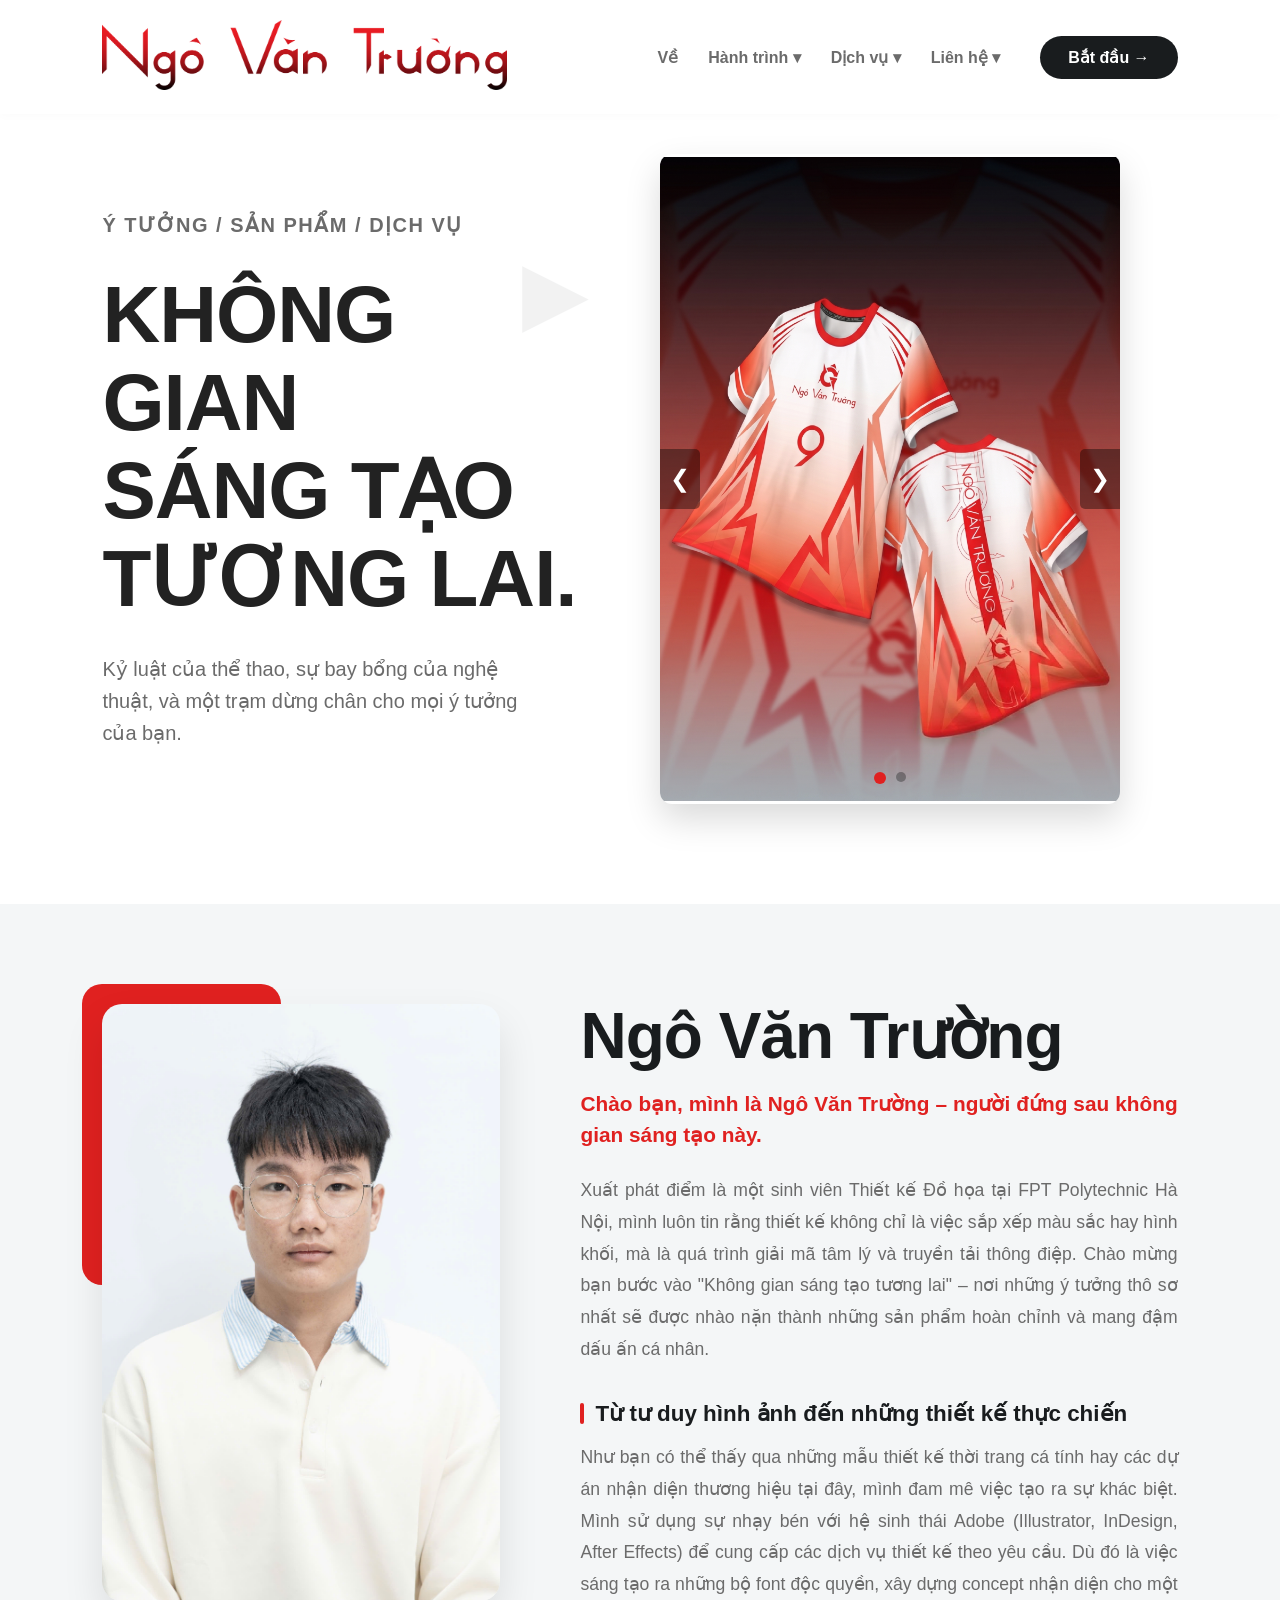
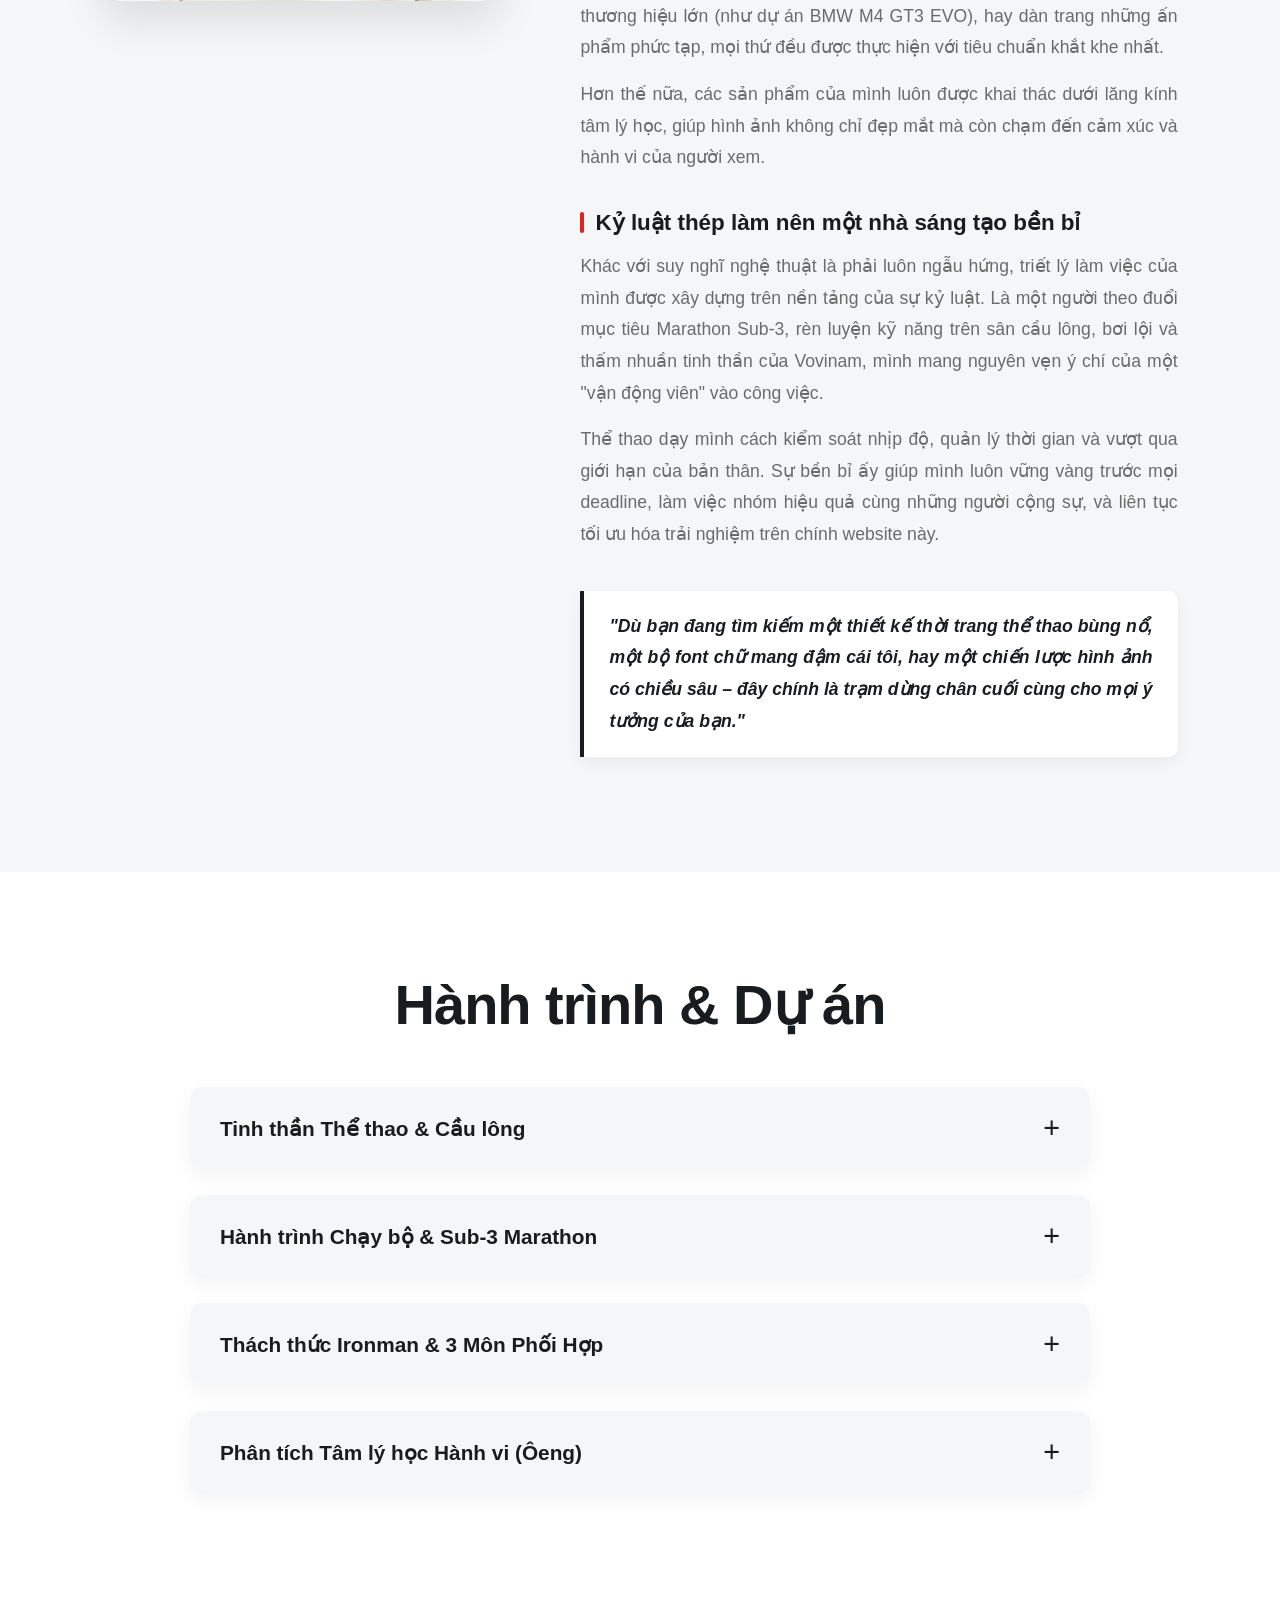
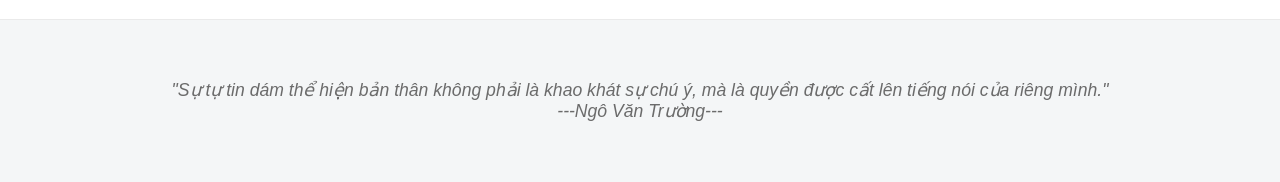
==== index.html @ 00bd4688 "Update index.html" ====
<!DOCTYPE html>
<html lang="vi">
<head>
        <!-- Google tag (gtag.js) -->
    <script async src="https://www.googletagmanager.com/gtag/js?id=G-8JM5VVPJ3H"></script>
    <script>
      window.dataLayer = window.dataLayer || [];
      function gtag(){dataLayer.push(arguments);}
      gtag('js', new Date());

      gtag('config', 'G-8JM5VVPJ3H');
    </script>
    
    <!-- Microsoft Clarity tag -->
    <script type="text/javascript">
        (function(c,l,a,r,i,t,y){
            c[a]=c[a]||function(){(c[a].q=c[a].q||[]).push(arguments)};
            t=l.createElement(r);t.async=1;t.src="https://www.clarity.ms/tag/"+i;
            y=l.getElementsByTagName(r)[0];y.parentNode.insertBefore(t,y);
        })(window, document, "clarity", "script", "yrsd07ghmy");
    </script>
    
    <meta charset="UTF-8">
    <meta name="viewport" content="width=device-width, initial-scale=1.0">
    <title>Ngô Văn Trường - Trang chủ</title>
    
    <link rel="icon" href="icon.svg" type="image/svg+xml">

    <style>
        :root {
            --brand-red: #e02120;
            --brand-black: #191c1e;
            --text-grey: #6b6b6b;
            --light-grey: #f4f6f7;
            --pure-white: #ffffff;
        }

        html {
            scroll-behavior: smooth;
        }

        * {
            margin: 0;
            padding: 0;
            box-sizing: border-box;
        }

        body {
            font-family: 'Inter', 'Montserrat', sans-serif;
            background-color: var(--pure-white);
            color: var(--brand-black);
            overflow-x: hidden;
        }

        header {
            display: flex;
            justify-content: space-between;
            align-items: center;
            padding: 20px 8%;
            background-color: var(--pure-white);
            position: sticky;
            top: 0;
            z-index: 999;
            box-shadow: 0 2px 10px rgba(0,0,0,0.02);
        }

        .logo img {
            height: 70px;
            object-fit: contain;
        }

        .nav-container {
            display: flex;
            align-items: center;
            gap: 40px;
        }

        nav ul {
            list-style: none;
            display: flex;
            gap: 30px;
            align-items: center;
            margin: 0;
            padding: 0;
        }

        nav li {
            display: flex;
            align-items: center;
            position: relative;
        }

        nav a {
            text-decoration: none;
            color: var(--text-grey);
            font-weight: 600;
            font-size: 16px;
            transition: color 0.3s;
            display: flex;
            align-items: center;
        }

        nav a:hover {
            color: var(--brand-black);
        }

        .btn-start {
            background-color: var(--brand-black);
            color: var(--pure-white);
            padding: 12px 28px;
            border-radius: 30px;
            text-decoration: none;
            font-weight: 600;
            font-size: 16px;
            transition: background-color 0.3s;
        }

        .btn-start:hover {
            background-color: var(--brand-red);
        }

        .dropdown {
            position: relative;
            cursor: pointer;
        }

        .dropdown::after {
            content: '';
            position: absolute;
            left: 0;
            bottom: -25px;
            width: 100%;
            height: 25px;
            background: transparent;
        }

        .dropdown-content {
            display: none;
            position: absolute;
            background-color: var(--pure-white);
            min-width: 210px;
            box-shadow: 0px 10px 25px rgba(0,0,0,0.1);
            border-radius: 10px;
            z-index: 100;
            top: 40px; 
            left: 50%;
            transform: translateX(-50%);
            overflow: hidden;
            border: 1px solid #eaeaea;
        }

        .dropdown-content::before {
            content: "";
            position: absolute;
            top: -5px;
            left: 50%;
            transform: translateX(-50%);
            border-width: 0 5px 5px 5px;
            border-style: solid;
            border-color: transparent transparent var(--pure-white) transparent;
        }

        .dropdown-content a {
            color: var(--brand-black);
            padding: 14px 20px;
            text-decoration: none;
            display: block;
            font-size: 14.5px;
            text-align: center;
            transition: background-color 0.3s, color 0.3s;
        }

        .dropdown-content a:hover {
            background-color: var(--light-grey);
            color: var(--brand-red);
        }

        /* Hover để mở trên PC */
        .dropdown:hover .dropdown-content {
            display: block;
        }

        /* Class để mở menu bằng sự kiện Click/Tap trên Điện thoại & PC */
        .dropdown-content.show {
            display: block !important;
        }

        .hero {
            display: flex;
            align-items: center;
            justify-content: space-between;
            padding: 40px 8% 100px;
            height: calc(100vh - 110px);
            min-height: 700px;
            position: relative;
        }

        .hero-content {
            flex: 1;
            max-width: 500px;
            position: relative;
            z-index: 10;
        }

        .tagline {
            color: var(--text-grey);
            font-size: 14px;
            font-weight: 600;
            letter-spacing: 1.5px;
            margin-bottom: 30px;
            text-transform: uppercase;
        }

        .hero-content h1 {
            font-size: 5rem;
            line-height: 1.1;
            font-weight: 800;
            color: #222;
            margin-bottom: 30px;
            letter-spacing: -1px;
            position: relative;
        }

        .play-icon-bg {
            position: absolute;
            top: -20px;
            right: 0px;
            width: 80px;
            height: 80px;
            opacity: 0.05;
            z-index: -1;
        }
        
        .play-icon-bg::after {
            content: "▶";
            font-size: 80px;
            color: var(--brand-black);
        }

        .hero-content p {
            font-size: 1.25rem;
            color: var(--text-grey);
            line-height: 1.6;
            max-width: 450px;
        }

        .hero-slider-container {
            flex: 1;
            height: 650px; 
            position: relative;
            display: flex;
            justify-content: center;
        }

        .slider {
            width: 100%;
            max-width: 460px; 
            height: 100%;
            position: relative;
            overflow: hidden;
            border-radius: 12px;
            box-shadow: 0 15px 35px rgba(0,0,0,0.15); 
            background-color: var(--pure-white);
        }

        .slides {
            display: flex;
            width: 100%;
            height: 100%;
            transition: transform 0.5s ease-in-out;
        }

        .slide {
            min-width: 100%;
            height: 100%;
            display: flex;
            justify-content: center;
            align-items: center;
        }

        .slide a {
            display: block;
            width: 100%;
            height: 100%;
        }

        .slide img {
            width: 100%;
            height: 100%;
            object-fit: contain; 
        }

        .slider-btn {
            position: absolute;
            top: 50%;
            transform: translateY(-50%);
            background-color: rgba(0, 0, 0, 0.4);
            color: white;
            border: none;
            width: 40px;
            height: 60px;
            cursor: pointer;
            font-size: 24px;
            z-index: 10;
            transition: background-color 0.3s;
        }

        .slider-btn:hover {
            background-color: rgba(0, 0, 0, 0.8);
        }

        .prev-btn { left: 0; border-radius: 0 5px 5px 0; }
        .next-btn { right: 0; border-radius: 5px 0 0 5px; }

        .slider-dots {
            position: absolute;
            bottom: 20px;
            width: 100%;
            display: flex;
            justify-content: center;
            gap: 10px;
            z-index: 10;
        }

        .dot {
            width: 10px;
            height: 10px;
            background-color: rgba(0, 0, 0, 0.3); 
            border-radius: 50%;
            cursor: pointer;
            transition: all 0.3s;
        }

        .dot.active {
            background-color: var(--brand-red); 
            width: 12px;
            height: 12px;
        }

        .about-section {
            padding: 100px 8%;
            background-color: var(--light-grey);
            scroll-margin-top: 80px; 
        }

        .about-container {
            display: flex;
            align-items: flex-start;
            gap: 80px;
            max-width: 1200px;
            margin: 0 auto;
        }

        .about-image {
            flex: 1;
            position: relative;
            max-width: 450px;
        }

        .about-image img {
            width: 100%;
            border-radius: 20px;
            box-shadow: 0 20px 40px rgba(0,0,0,0.1);
            object-fit: cover;
            position: relative;
            z-index: 2;
        }

        .about-image::before {
            content: '';
            position: absolute;
            top: -20px;
            left: -20px;
            width: 50%;
            height: 50%;
            background-color: var(--brand-red);
            border-radius: 20px;
            z-index: 1;
        }

        .about-text {
            flex: 1.5;
        }

        .about-text h2 {
            font-size: 4rem;
            color: var(--brand-black);
            margin-bottom: 20px;
            letter-spacing: -1px;
            line-height: 1;
        }

        .about-text .intro {
            font-size: 1.3rem;
            font-weight: 600;
            color: var(--brand-red);
            margin-bottom: 25px;
            line-height: 1.5;
        }

        .about-text h3 {
            font-size: 1.4rem;
            color: var(--brand-black);
            margin: 35px 0 15px;
            position: relative;
            padding-left: 15px;
        }

        .about-text h3::before {
            content: '';
            position: absolute;
            left: 0;
            top: 3px;
            bottom: 3px;
            width: 4px;
            background-color: var(--brand-red);
            border-radius: 2px;
        }

        .about-text p {
            font-size: 1.1rem;
            color: var(--text-grey);
            line-height: 1.8;
            margin-bottom: 15px;
            text-align: justify;
        }

        .about-text .outro {
            font-weight: 600;
            color: var(--brand-black);
            margin-top: 40px;
            padding: 20px 25px;
            background-color: var(--pure-white);
            border-left: 4px solid var(--brand-black);
            border-radius: 0 10px 10px 0;
            box-shadow: 0 5px 15px rgba(0,0,0,0.05);
            font-style: italic;
        }

        .journey-section {
            padding: 100px 8%;
            background-color: var(--pure-white);
            scroll-margin-top: 80px;
        }

        .journey-title {
            text-align: center;
            font-size: 3.5rem;
            color: var(--brand-black);
            margin-bottom: 50px;
            letter-spacing: -1px;
        }

        .accordion-container {
            max-width: 900px;
            margin: 0 auto;
        }

        .accordion-item {
            margin-bottom: 25px;
            border-radius: 12px;
            box-shadow: 0 5px 20px rgba(0,0,0,0.05);
            overflow: hidden;
            scroll-margin-top: 120px; 
        }

        .accordion-header {
            width: 100%;
            background-color: var(--light-grey);
            color: var(--brand-black);
            padding: 25px 30px;
            font-size: 1.3rem;
            font-weight: 600;
            text-align: left;
            border: none;
            outline: none;
            cursor: pointer;
            transition: all 0.3s ease;
            display: flex;
            justify-content: space-between;
            align-items: center;
            font-family: inherit;
        }

        .accordion-header:hover {
            background-color: #ebeef0;
        }

        .accordion-header.active {
            background-color: var(--brand-red);
            color: var(--pure-white);
        }

        .accordion-header::after {
            content: '\002B';
            font-size: 1.8rem;
            font-weight: normal;
            transition: transform 0.3s ease;
        }

        .accordion-header.active::after {
            content: '\2212';
            transform: rotate(180deg);
        }

        .accordion-content {
            background-color: var(--pure-white);
            max-height: 0;
            overflow: hidden;
            transition: max-height 0.4s ease-out;
        }

        .accordion-inner {
            padding: 30px;
            display: flex;
            gap: 30px;
            align-items: flex-start;
            border-top: 1px solid #eee;
        }

        .reverse-layout {
            flex-direction: row-reverse;
        }

        .accordion-img {
            flex: 1;
            min-width: 250px;
        }

        .accordion-img img {
            width: 100%;
            border-radius: 12px;
            box-shadow: 0 10px 20px rgba(0,0,0,0.08);
            display: block;
            object-fit: cover;
        }

        .accordion-text {
            flex: 1.5;
        }

        .accordion-text p {
            font-size: 1.05rem;
            color: var(--text-grey);
            line-height: 1.7;
            text-align: justify;
            margin-bottom: 12px;
        }

        .accordion-text strong {
            color: var(--brand-black);
        }

        .social-follow-box {
            margin-top: 20px;
            padding-top: 15px;
            border-top: 1px dashed #d5d5d5;
        }

        .social-follow-title {
            font-size: 0.95rem !important;
            font-weight: 700;
            color: var(--brand-black) !important;
            margin-bottom: 10px !important;
            text-transform: uppercase;
            letter-spacing: 0.5px;
        }

        .social-buttons {
            display: flex;
            gap: 12px;
            flex-wrap: wrap;
        }

        .social-btn {
            display: inline-flex;
            align-items: center;
            gap: 8px;
            padding: 8px 16px;
            background-color: var(--light-grey);
            color: var(--brand-black);
            text-decoration: none;
            border-radius: 20px;
            font-size: 0.9rem;
            font-weight: 600;
            transition: all 0.3s ease;
            border: 1px solid #e0e0e0;
        }

        .social-btn:hover {
            background-color: var(--brand-red);
            color: var(--pure-white);
            border-color: var(--brand-red);
            transform: translateY(-2px);
        }

        @media (max-width: 1024px) {
            header {
                flex-direction: column; 
                padding: 20px 5%;
                gap: 20px;
            }
            .logo img {
                height: 55px; 
            }
            .nav-container {
                flex-direction: column;
                width: 100%;
                gap: 20px;
            }
            nav ul {
                display: flex; 
                width: 100%;
                justify-content: center;
                gap: 30px;
                flex-wrap: wrap;
            }
            .dropdown-content {
                top: 40px; 
            }
            .hero { 
                flex-direction: column; 
                height: auto; 
                min-height: auto; 
                padding: 20px 5% 60px;
                text-align: center; 
                justify-content: center; 
                gap: 40px; 
            }
            .hero-content h1 { 
                font-size: 3.2rem; 
                margin-bottom: 20px;
            }
            .hero-content p { 
                margin: 0 auto; 
                font-size: 1.05rem;
            }
            .play-icon-bg {
                right: 50%;
                transform: translateX(50%); 
                top: -30px;
            }
            .hero-slider-container { 
                width: 100%; 
                height: 420px; 
            }
            .slider { 
                max-width: 320px; 
            } 

            .about-section, .journey-section {
                padding: 60px 5%;
            }
            .about-container {
                flex-direction: column;
                align-items: center;
                gap: 40px;
            }
            .about-image {
                max-width: 80%;
            }
            .about-text h2, .journey-title {
                font-size: 3rem;
                text-align: center;
            }
            .about-text .intro {
                text-align: center;
            }
            .about-text p {
                text-align: left;
            }
            .accordion-inner {
                flex-direction: column !important;
                padding: 20px;
            }
            .accordion-img {
                width: 100%;
            }
        }
    </style>
</head>
<body>

    <header>
        <div class="logo">
            <img src="png/2160px/logo-ch-original.png" alt="Ngô Văn Trường Logo">
        </div>
        <div class="nav-container">
            <nav>
                <ul>
                    <li><a href="#about">Về</a></li>
                    
                    <li class="dropdown">
                        <a href="#journey" class="dropbtn">Hành trình ▾</a>
                        <div class="dropdown-content">
                            <a href="#journey-badminton" onclick="openAndScrollJourney('journey-badminton')">Cầu Lông</a>
                            <a href="#journey-running" onclick="openAndScrollJourney('journey-running')">Chạy Bộ</a>
                            <a href="#journey-ironman" onclick="openAndScrollJourney('journey-ironman')">Ironman</a>
                            <a href="#journey-psychology" onclick="openAndScrollJourney('journey-psychology')">Phân Tích Tâm Lý</a>
                        </div>
                    </li>
                    
                    <li class="dropdown">
                        <a href="#service" class="dropbtn">Dịch vụ ▾</a>
                        <div class="dropdown-content">
                            <a href="https://bapngotruong.github.io/bapngotruong.thietke/">Thiết Kế Theo Yêu Cầu</a>
                            <a href="https://bapngotruong.github.io/bapngotruong.tuvan/">Tư Vấn Tình Cảm </a>
                            <a href="https://bapngotruong.github.io/bapngotruong.aodau/">Áo Đấu</a>
                            <a href="https://bapngotruong.github.io/bapngotruong.font/">Bộ Font Độc Quyền</a>

                        </div>
                    </li>
                    
                    <li class="dropdown">
                        <a href="#contact" class="dropbtn">Liên hệ ▾</a>
                        <div class="dropdown-content">
                            <a href="https://web.facebook.com/truong.bapngo.2k6" target="_blank">Facebook</a>
                            <a href="https://zalo.me/0337439799" target="_blank">Zalo</a>
                            <a href="https://www.tiktok.com/@ngotruong2406" target="_blank">TikTok</a>
                            <a href="mailto:truonglofi006@gmail.com">Gmail</a>
                        </div>
                    </li>
                </ul>
            </nav>
            <a href="#about" class="btn-start">Bắt đầu &rarr;</a>
        </div>
    </header>

    <main class="hero">
        <div class="hero-content">
            <p class="tagline">ý tưởng / sản phẩm / dịch vụ</p>
            <h1>
                KHÔNG GIAN<br>SÁNG TẠO<br>TƯƠNG LAI.
                <div class="play-icon-bg"></div>
            </h1>
            <p>Kỷ luật của thể thao, sự bay bổng của nghệ thuật, và một trạm dừng chân cho mọi ý tưởng của bạn.</p>
        </div>

        <div class="hero-slider-container">
            <div class="slider">
                <div class="slides" id="slideTrack">
                    <div class="slide">
                        <a href="https://bapngotruong.github.io/bapngotruong.aodau/" target="_blank">
                            <img src="aos dau nvt.png" alt="Áo Đấu NVT">
                        </a>
                    </div>
                    <div class="slide">
                        <a href="https://bapngotruong.github.io/bapngotruong.font/" target="_blank">
                            <img src="banner font bnt do 5.png" alt="Font BNT">
                        </a>
                    </div>
                </div>

                <button class="slider-btn prev-btn" onclick="moveSlide(-1)">&#10094;</button>
                <button class="slider-btn next-btn" onclick="moveSlide(1)">&#10095;</button>

                <div class="slider-dots">
                    <div class="dot active" onclick="currentSlide(0)"></div>
                    <div class="dot" onclick="currentSlide(1)"></div>
                </div>
            </div>
        </div>
    </main>

    <section id="about" class="about-section">
        <div class="about-container">
            <div class="about-image">
                <img src="chan dung nvt.jpg" alt="Chân dung Ngô Văn Trường">
            </div>
            <div class="about-text">
                <h2>Ngô Văn Trường</h2>
                <p class="intro">Chào bạn, mình là Ngô Văn Trường – người đứng sau không gian sáng tạo này.</p>
                <p>Xuất phát điểm là một sinh viên Thiết kế Đồ họa tại FPT Polytechnic Hà Nội, mình luôn tin rằng thiết kế không chỉ là việc sắp xếp màu sắc hay hình khối, mà là quá trình giải mã tâm lý và truyền tải thông điệp. Chào mừng bạn bước vào "Không gian sáng tạo tương lai" – nơi những ý tưởng thô sơ nhất sẽ được nhào nặn thành những sản phẩm hoàn chỉnh và mang đậm dấu ấn cá nhân.</p>

                <h3>Từ tư duy hình ảnh đến những thiết kế thực chiến</h3>
                <p>Như bạn có thể thấy qua những mẫu thiết kế thời trang cá tính hay các dự án nhận diện thương hiệu tại đây, mình đam mê việc tạo ra sự khác biệt. Mình sử dụng sự nhạy bén với hệ sinh thái Adobe (Illustrator, InDesign, After Effects) để cung cấp các dịch vụ thiết kế theo yêu cầu. Dù đó là việc sáng tạo ra những bộ font độc quyền, xây dựng concept nhận diện cho một thương hiệu lớn (như dự án BMW M4 GT3 EVO), hay dàn trang những ấn phẩm phức tạp, mọi thứ đều được thực hiện với tiêu chuẩn khắt khe nhất.</p>
                <p>Hơn thế nữa, các sản phẩm của mình luôn được khai thác dưới lăng kính tâm lý học, giúp hình ảnh không chỉ đẹp mắt mà còn chạm đến cảm xúc và hành vi của người xem.</p>

                <h3>Kỷ luật thép làm nên một nhà sáng tạo bền bỉ</h3>
                <p>Khác với suy nghĩ nghệ thuật là phải luôn ngẫu hứng, triết lý làm việc của mình được xây dựng trên nền tảng của sự kỷ luật. Là một người theo đuổi mục tiêu Marathon Sub-3, rèn luyện kỹ năng trên sân cầu lông, bơi lội và thấm nhuần tinh thần của Vovinam, mình mang nguyên vẹn ý chí của một "vận động viên" vào công việc.</p>
                <p>Thể thao dạy mình cách kiểm soát nhịp độ, quản lý thời gian và vượt qua giới hạn của bản thân. Sự bền bỉ ấy giúp mình luôn vững vàng trước mọi deadline, làm việc nhóm hiệu quả cùng những người cộng sự, và liên tục tối ưu hóa trải nghiệm trên chính website này.</p>

                <p class="outro">"Dù bạn đang tìm kiếm một thiết kế thời trang thể thao bùng nổ, một bộ font chữ mang đậm cái tôi, hay một chiến lược hình ảnh có chiều sâu – đây chính là trạm dừng chân cuối cùng cho mọi ý tưởng của bạn."</p>
            </div>
        </div>
    </section>

    <section id="journey" class="journey-section">
        <h2 class="journey-title">Hành trình & Dự án</h2>
        
        <div class="accordion-container">
            
            <div class="accordion-item" id="journey-badminton">
                <button class="accordion-header">Tinh thần Thể thao & Cầu lông</button>
                <div class="accordion-content">
                    <div class="accordion-inner">
                        <div class="accordion-text">
                            <p><strong>Kỷ luật tạo nên sự sáng tạo.</strong> Không chỉ dừng lại ở đam mê, cầu lông rèn luyện cho mình tính kiên nhẫn, khả năng quan sát và phản xạ nhạy bén. Những cú đập cầu quyết đoán trên sân cũng giống như cách mình đưa ra quyết định thiết kế: nhanh, chuẩn xác và mang đậm dấu ấn cá nhân.</p>
                            <p>Sự am hiểu về thể thao giúp mình tạo ra những thiết kế áo đấu, nhận diện thương hiệu thể thao thực tế, năng động và bùng nổ năng lượng.</p>
                            
                            <div class="social-follow-box">
                                <p class="social-follow-title">Theo dõi hành trình:</p>
                                <div class="social-buttons">
                                    <a href="https://www.tiktok.com/@ngotruong2406" target="_blank" class="social-btn">TikTok</a>
                                    <a href="https://web.facebook.com/profile.php?id=61593709695105" target="_blank" class="social-btn">Page</a>
                                </div>
                            </div>
                        </div>
                        <div class="accordion-img">
                            <img src="2.jpg" alt="Áo đấu thể thao Ngô Văn Trường">
                        </div>
                    </div>
                </div>
            </div>

            <div class="accordion-item" id="journey-running">
                <button class="accordion-header">Hành trình Chạy bộ & Sub-3 Marathon</button>
                <div class="accordion-content">
                    <div class="accordion-inner reverse-layout">
                        <div class="accordion-text">
                            <p><strong>Chinh phục từng kilomet.</strong> Chạy bộ không đơn thuần là một môn thể thao, đó là quá trình giao tiếp với chính bản thân. Từng bước chạy trên đường ray rèn luyện ý chí không bỏ cuộc và sự kiên trì theo đuổi mục tiêu Marathon Sub-3.</p>
                            <p>Sự tập trung và tính nhất quán từ việc chạy bộ giúp mình luôn giữ được ngọn lửa đam mê và sự chỉn chu trong từng sản phẩm sáng tạo.</p>

                            <div class="social-follow-box">
                                <p class="social-follow-title">Theo dõi hành trình Chạy bộ:</p>
                                <div class="social-buttons">
                                    <a href="https://www.tiktok.com/@truongsub3" target="_blank" class="social-btn">TikTok</a>
                                    <a href="https://web.facebook.com/profile.php?id=61589027391344" target="_blank" class="social-btn">Page</a>
                                </div>
                            </div>
                        </div>
                        <div class="accordion-img">
                            <img src="3.jpg" alt="Chạy bộ Trường Sub3">
                        </div>
                    </div>
                </div>
            </div>

            <div class="accordion-item" id="journey-ironman">
                <button class="accordion-header">Thách thức Ironman & 3 Môn Phối Hợp</button>
                <div class="accordion-content">
                    <div class="accordion-inner">
                        <div class="accordion-text">
                            <p><strong>Bền bỉ như một vận động viên Ironman.</strong> Kết hợp bơi lội, đạp xe và chạy bộ đòi hỏi sự phân bổ thể lực thông minh và một tinh thần thép. Vượt qua những giới hạn khắc nghiệt nhất là cách mình chứng minh không gì là không thể.</p>
                            <p>Hoàn thiện một dự án lớn từ khâu lên concept đến khi xuất xưởng là một đường chạy Ironman dài. Tinh thần thép giúp mình luôn vững vàng trước mọi bài toán khó từ khách hàng.</p>
                            
                            <div class="social-follow-box">
                                <p class="social-follow-title">Theo dõi hành trình Thể thao:</p>
                                <div class="social-buttons">
                                    <a href="https://www.tiktok.com/@truongsub3" target="_blank" class="social-btn">TikTok</a>
                                    <a href="https://web.facebook.com/profile.php?id=61589027391344" target="_blank" class="social-btn">Page</a>
                                </div>
                            </div>
                        </div>
                        <div class="accordion-img">
                            <img src="4.png" alt="Hành trình Ironman">
                        </div>
                    </div>
                </div>
            </div>

            <div class="accordion-item" id="journey-psychology">
                <button class="accordion-header">Phân tích Tâm lý học Hành vi (Ôeng)</button>
                <div class="accordion-content">
                    <div class="accordion-inner reverse-layout">
                        <div class="accordion-text">
                            <p><strong>Giải mã tư duy, thao túng thị giác.</strong> Một thiết kế đẹp là chưa đủ, nó còn phải biết cách kể chuyện và chạm đúng vào "Insight" (sự thật ngầm hiểu) của người xem.</p>
                            <p>Bằng việc đào sâu vào Tâm lý học hành vi, dự án Ôeng (series "Ác quỷ Dopamine: Yêu người hay yêu Dopamine") được tạo ra không chỉ để ngắm, mà để điều hướng cảm xúc và hành vi người dùng, biến hình ảnh thành công cụ truyền thông sắc bén.</p>

                            <div class="social-follow-box">
                                <p class="social-follow-title">Theo dõi kênh Ôeng:</p>
                                <div class="social-buttons">
                                    <a href="https://web.facebook.com/profile.php?id=61592343882009" target="_blank" class="social-btn">Page</a>
                                    <a href="https://www.youtube.com/@oeng287" target="_blank" class="social-btn">YouTube</a>
                                </div>
                            </div>
                        </div>
                        <div class="accordion-img">
                            <img src="Thumbnail yeu nguoi or yeu dopamine 2.png" alt="Bìa Tâm lý học hành vi: Yêu người hay yêu Dopamine">
                        </div>
                    </div>
                </div>
            </div>

        </div>
    </section>

    <footer id="contact" style="padding: 60px 8%; text-align: center; background-color: var(--light-grey); border-top: 1px solid #eaeaea;">
        <p style="font-size: 1.1rem; color: var(--text-grey); font-style: italic; font-weight: 500;">
            "Sự tự tin dám thể hiện bản thân không phải là khao khát sự chú ý, mà là quyền được cất lên tiếng nói của riêng mình."<br>---Ngô Văn Trường---
        </p>
    </footer>

    <script>
        // --- 1. LOGIC CHUYỂN SLIDE HERO ---
        let slideIndex = 0;
        const slides = document.querySelectorAll('.slide');
        const dots = document.querySelectorAll('.dot');
        const slideTrack = document.getElementById('slideTrack');
        const totalSlides = slides.length;

        function updateSlider() {
            if (!slideTrack) return;
            slideTrack.style.transform = `translateX(-${slideIndex * 100}%)`;
            dots.forEach(dot => dot.classList.remove('active'));
            if (dots[slideIndex]) {
                dots[slideIndex].classList.add('active');
            }
        }

        function moveSlide(n) {
            slideIndex += n;
            if (slideIndex >= totalSlides) slideIndex = 0;
            if (slideIndex < 0) slideIndex = totalSlides - 1;
            updateSlider();
            resetTimer(); 
        }

        function currentSlide(n) {
            slideIndex = n;
            updateSlider();
            resetTimer();
        }

        let autoSlideInterval = setInterval(() => {
            moveSlide(1);
        }, 6000);

        function resetTimer() {
            clearInterval(autoSlideInterval);
            autoSlideInterval = setInterval(() => {
                moveSlide(1);
            }, 6000);
        }


        // --- 2. LOGIC ACCORDION (MỞ / GẬP DỰ ÁN) ---
        const accordions = document.querySelectorAll('.accordion-header');

        accordions.forEach(acc => {
            acc.addEventListener('click', function() {
                toggleAccordion(this);
            });
        });

        function toggleAccordion(headerElement) {
            headerElement.classList.toggle('active');
            const content = headerElement.nextElementSibling;
            
            if (content.style.maxHeight) {
                content.style.maxHeight = null;
            } else {
                content.style.maxHeight = content.scrollHeight + "px";
            }
        }

        function openAndScrollJourney(targetId) {
            const item = document.getElementById(targetId);
            if (item) {
                const header = item.querySelector('.accordion-header');
                const content = item.querySelector('.accordion-content');
                
                if (header && content) {
                    if (!header.classList.contains('active')) {
                        header.classList.add('active');
                        content.style.maxHeight = content.scrollHeight + "px";
                    }
                }

                setTimeout(() => {
                    const headerOffset = 100;
                    const elementPosition = item.getBoundingClientRect().top;
                    const offsetPosition = elementPosition + window.pageYOffset - headerOffset;

                    window.scrollTo({
                        top: offsetPosition,
                        behavior: 'smooth'
                    });
                }, 50);
            }
        }


        // --- 3. LOGIC DROPDOWN MENU (CHẠY TỐT CẢ TRÊN MOBILE VÀ PC) ---
        document.querySelectorAll('.dropbtn').forEach(btn => {
            btn.addEventListener('click', function(e) {
                e.preventDefault(); 
                const parentDropdown = this.closest('.dropdown');
                const content = parentDropdown.querySelector('.dropdown-content');

                document.querySelectorAll('.dropdown-content').forEach(other => {
                    if (other !== content) {
                        other.classList.remove('show');
                    }
                });

                if (content) {
                    content.classList.toggle('show');
                }
            });
        });

        document.addEventListener('click', function(e) {
            if (!e.target.closest('.dropdown')) {
                document.querySelectorAll('.dropdown-content').forEach(content => {
                    content.classList.remove('show');
                });
            }
        });

        document.querySelectorAll('.dropdown-content a').forEach(link => {
            link.addEventListener('click', function() {
                document.querySelectorAll('.dropdown-content').forEach(content => {
                    content.classList.remove('show');
                });
            });
        });
    </script>
</body>
</html>
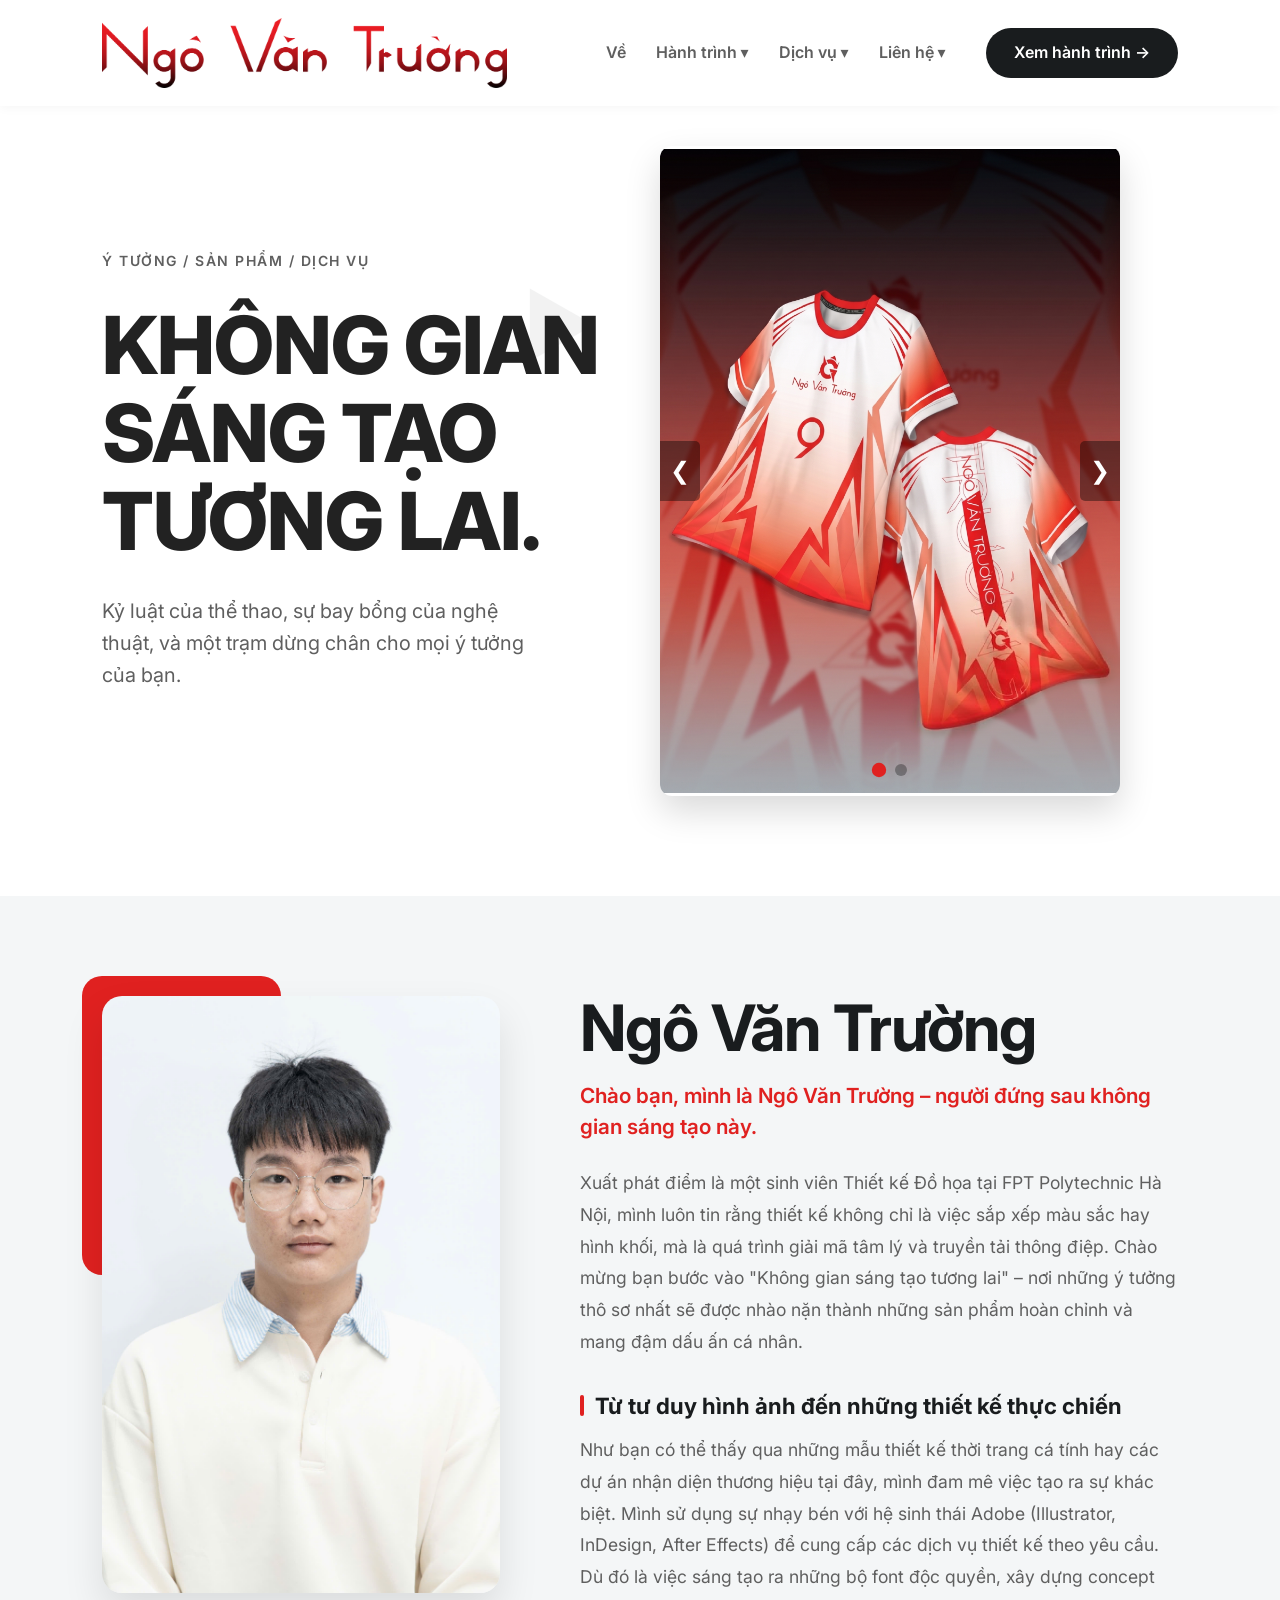
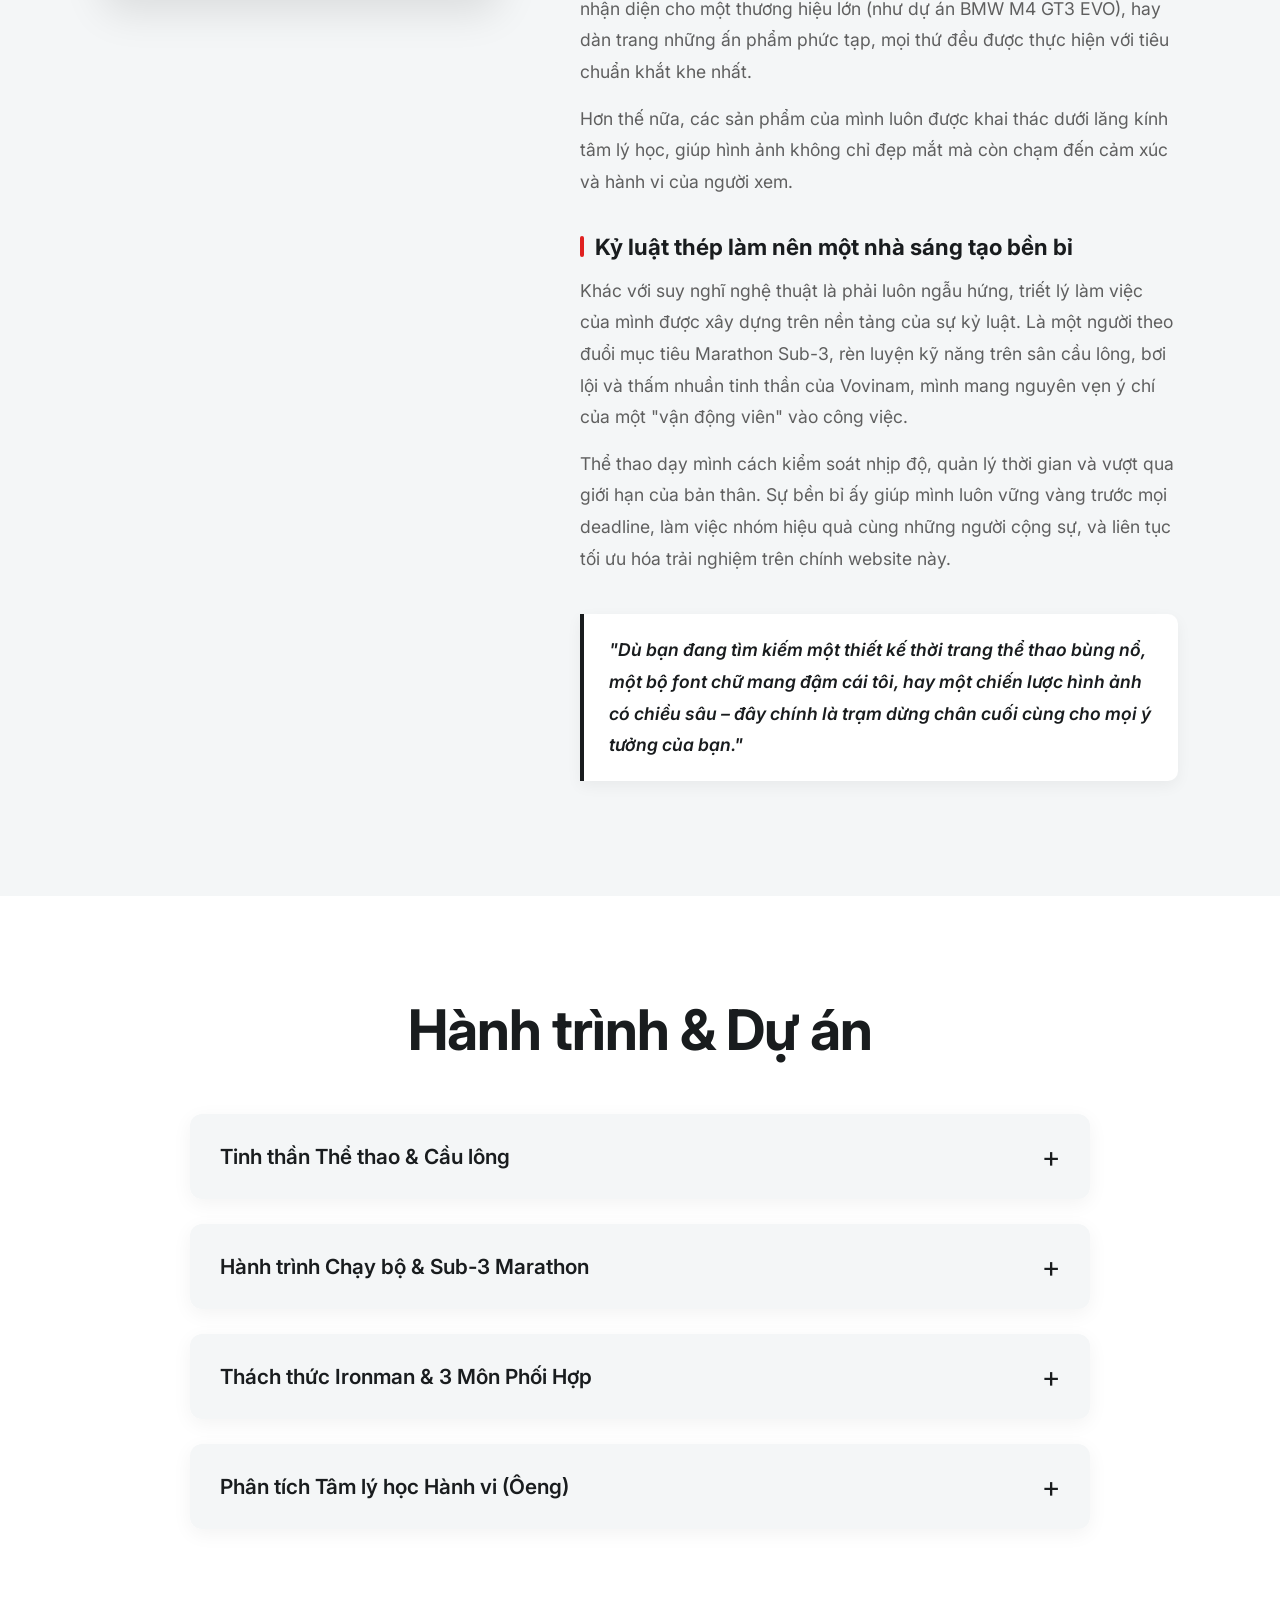
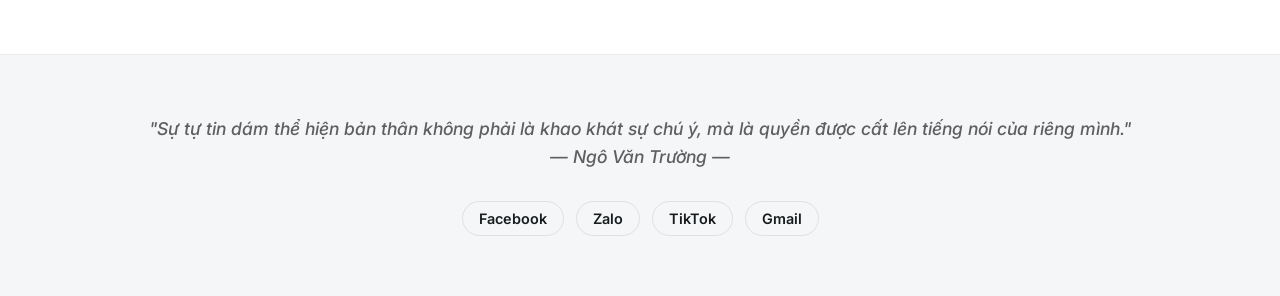
==== commit 66e4d0fb: "Update index.html" ====
--- a/index.html
+++ b/index.html
@@ -1,681 +1,380 @@
 <!DOCTYPE html>
 <html lang="vi">
 <head>
-        <!-- Google tag (gtag.js) -->
+    <meta charset="UTF-8">
+    <meta name="viewport" content="width=device-width, initial-scale=1.0">
+    <title>Ngô Văn Trường - Không gian sáng tạo tương lai</title>
+    <meta name="description" content="Ngô Văn Trường - sinh viên Thiết kế Đồ họa FPT Polytechnic Hà Nội. Thiết kế theo yêu cầu, áo đấu, bộ font độc quyền, tư vấn tình cảm và hành trình thể thao.">
+    <meta property="og:type" content="website">
+    <meta property="og:title" content="Ngô Văn Trường - Không gian sáng tạo tương lai">
+    <meta property="og:description" content="Kỷ luật của thể thao, sự bay bổng của nghệ thuật, và một trạm dừng chân cho mọi ý tưởng của bạn.">
+    <meta property="og:image" content="chan dung nvt.jpg"><!-- Nên đổi thành URL đầy đủ, ví dụ https://tenmien.com/chan-dung-nvt.jpg -->
+    <link rel="icon" href="icon.svg" type="image/svg+xml">
+
+    <link rel="preconnect" href="https://fonts.googleapis.com">
+    <link rel="preconnect" href="https://fonts.gstatic.com" crossorigin>
+    <link href="https://fonts.googleapis.com/css2?family=Inter:wght@400;500;600;700;800&display=swap" rel="stylesheet">
+
+    <!-- Google tag (gtag.js) -->
     <script async src="https://www.googletagmanager.com/gtag/js?id=G-8JM5VVPJ3H"></script>
     <script>
-      window.dataLayer = window.dataLayer || [];
-      function gtag(){dataLayer.push(arguments);}
-      gtag('js', new Date());
-
-      gtag('config', 'G-8JM5VVPJ3H');
+        window.dataLayer = window.dataLayer || [];
+        function gtag(){dataLayer.push(arguments);}
+        gtag('js', new Date());
+        gtag('config', 'G-8JM5VVPJ3H');
     </script>
-    
     <!-- Microsoft Clarity tag -->
-    <script type="text/javascript">
+    <script>
         (function(c,l,a,r,i,t,y){
             c[a]=c[a]||function(){(c[a].q=c[a].q||[]).push(arguments)};
             t=l.createElement(r);t.async=1;t.src="https://www.clarity.ms/tag/"+i;
             y=l.getElementsByTagName(r)[0];y.parentNode.insertBefore(t,y);
         })(window, document, "clarity", "script", "yrsd07ghmy");
     </script>
-    
-    <meta charset="UTF-8">
-    <meta name="viewport" content="width=device-width, initial-scale=1.0">
-    <title>Ngô Văn Trường - Trang chủ</title>
-    
-    <link rel="icon" href="icon.svg" type="image/svg+xml">
 
     <style>
         :root {
             --brand-red: #e02120;
             --brand-black: #191c1e;
-            --text-grey: #6b6b6b;
+            --text-grey: #5f5f5f;
             --light-grey: #f4f6f7;
             --pure-white: #ffffff;
-        }
-
-        html {
-            scroll-behavior: smooth;
-        }
-
-        * {
-            margin: 0;
-            padding: 0;
-            box-sizing: border-box;
-        }
-
+            --header-h: 110px;
+        }
+        html { scroll-behavior: smooth; }
+        * { margin: 0; padding: 0; box-sizing: border-box; }
         body {
-            font-family: 'Inter', 'Montserrat', sans-serif;
-            background-color: var(--pure-white);
+            font-family: 'Inter', 'Montserrat', system-ui, -apple-system, 'Segoe UI', sans-serif;
+            background: var(--pure-white);
             color: var(--brand-black);
             overflow-x: hidden;
         }
-
+        img { max-width: 100%; }
+        a:focus-visible, button:focus-visible {
+            outline: 3px solid var(--brand-red);
+            outline-offset: 3px;
+        }
+
+        /* ---------- HEADER ---------- */
         header {
-            display: flex;
-            justify-content: space-between;
-            align-items: center;
-            padding: 20px 8%;
-            background-color: var(--pure-white);
-            position: sticky;
-            top: 0;
-            z-index: 999;
-            box-shadow: 0 2px 10px rgba(0,0,0,0.02);
-        }
-
-        .logo img {
-            height: 70px;
-            object-fit: contain;
-        }
-
-        .nav-container {
-            display: flex;
-            align-items: center;
-            gap: 40px;
-        }
-
-        nav ul {
-            list-style: none;
-            display: flex;
-            gap: 30px;
-            align-items: center;
-            margin: 0;
-            padding: 0;
-        }
-
-        nav li {
-            display: flex;
-            align-items: center;
+            display: flex; justify-content: space-between; align-items: center;
+            padding: 18px 8%;
+            line-height: 1.6; /* giống các trang con để nút "Xem hành trình" cao bằng nhau */
+            background: var(--pure-white);
+            position: sticky; top: 0; z-index: 999;
+            box-shadow: 0 2px 10px rgba(0,0,0,0.04);
+        }
+        .logo img { height: 70px; width: auto; object-fit: contain; display: block; }
+        .nav-container { display: flex; align-items: center; gap: 40px; }
+        nav ul { list-style: none; display: flex; gap: 30px; align-items: center; }
+        nav li { display: flex; align-items: center; position: relative; }
+        nav a, .dropbtn {
+            text-decoration: none; color: var(--text-grey);
+            font: inherit; font-weight: 600; font-size: 16px;
+            background: none; border: none; cursor: pointer;
+            transition: color 0.3s;
+            display: flex; align-items: center;
+        }
+        nav a:hover, .dropbtn:hover { color: var(--brand-black); }
+
+        .btn-start {
+            background: var(--brand-black); color: var(--pure-white);
+            padding: 12px 28px; border-radius: 30px;
+            text-decoration: none; font-weight: 600; font-size: 16px;
+            transition: background-color 0.3s;
+            white-space: nowrap;
+        }
+        .btn-start:hover { background: var(--brand-red); }
+
+        .menu-toggle {
+            display: none;
+            background: none; border: none; cursor: pointer;
+            width: 44px; height: 44px;
+            flex-direction: column; justify-content: center; align-items: center; gap: 6px;
+        }
+        .menu-toggle span {
+            display: block; width: 26px; height: 3px;
+            background: var(--brand-black); border-radius: 2px;
+            transition: transform 0.3s, opacity 0.3s;
+        }
+        .menu-toggle[aria-expanded="true"] span:nth-child(1) { transform: translateY(9px) rotate(45deg); }
+        .menu-toggle[aria-expanded="true"] span:nth-child(2) { opacity: 0; }
+        .menu-toggle[aria-expanded="true"] span:nth-child(3) { transform: translateY(-9px) rotate(-45deg); }
+
+        .dropdown { position: relative; }
+        .dropdown::after {
+            content: ''; position: absolute; left: 0; bottom: -25px;
+            width: 100%; height: 25px; background: transparent;
+        }
+        .dropdown-content {
+            display: none; position: absolute;
+            background: var(--pure-white);
+            min-width: 210px;
+            box-shadow: 0 10px 25px rgba(0,0,0,0.1);
+            border-radius: 10px; z-index: 100;
+            top: 40px; left: 50%; transform: translateX(-50%);
+            overflow: hidden; border: 1px solid #eaeaea;
+        }
+        .dropdown-content a {
+            color: var(--brand-black); padding: 14px 20px;
+            display: block; font-size: 14.5px; text-align: center;
+            transition: background-color 0.3s, color 0.3s;
+        }
+        .dropdown-content a:hover { background: var(--light-grey); color: var(--brand-red); }
+        .dropdown-content.show { display: block; }
+
+        /* Desktop có chuột: hover hoặc focus bằng bàn phím để mở */
+        @media (hover: hover) and (min-width: 1025px) {
+            .dropdown:hover .dropdown-content,
+            .dropdown:focus-within .dropdown-content { display: block; }
+        }
+
+        /* ---------- HERO ---------- */
+        .hero {
+            display: flex; align-items: center; justify-content: space-between;
+            padding: 40px 8% 100px;
+            min-height: max(700px, calc(100vh - var(--header-h)));
+        }
+        .hero-content { flex: 1; max-width: 500px; position: relative; z-index: 10; }
+        .hero-content .tagline {
+            color: var(--text-grey); font-size: 14px; font-weight: 600;
+            letter-spacing: 1.5px; margin-bottom: 30px; text-transform: uppercase;
+            line-height: 1.4; max-width: none;
+        }
+        .hero-content h1 {
+            font-size: 5rem; line-height: 1.1; font-weight: 800;
+            color: #222; margin-bottom: 30px; letter-spacing: -1px;
             position: relative;
         }
-
-        nav a {
-            text-decoration: none;
-            color: var(--text-grey);
-            font-weight: 600;
-            font-size: 16px;
-            transition: color 0.3s;
-            display: flex;
-            align-items: center;
-        }
-
-        nav a:hover {
-            color: var(--brand-black);
-        }
-
-        .btn-start {
-            background-color: var(--brand-black);
-            color: var(--pure-white);
-            padding: 12px 28px;
-            border-radius: 30px;
-            text-decoration: none;
-            font-weight: 600;
-            font-size: 16px;
-            transition: background-color 0.3s;
-        }
-
-        .btn-start:hover {
-            background-color: var(--brand-red);
-        }
-
-        .dropdown {
-            position: relative;
-            cursor: pointer;
-        }
-
-        .dropdown::after {
-            content: '';
-            position: absolute;
-            left: 0;
-            bottom: -25px;
-            width: 100%;
-            height: 25px;
-            background: transparent;
-        }
-
-        .dropdown-content {
-            display: none;
-            position: absolute;
-            background-color: var(--pure-white);
-            min-width: 210px;
-            box-shadow: 0px 10px 25px rgba(0,0,0,0.1);
-            border-radius: 10px;
-            z-index: 100;
-            top: 40px; 
-            left: 50%;
-            transform: translateX(-50%);
-            overflow: hidden;
-            border: 1px solid #eaeaea;
-        }
-
-        .dropdown-content::before {
-            content: "";
-            position: absolute;
-            top: -5px;
-            left: 50%;
-            transform: translateX(-50%);
-            border-width: 0 5px 5px 5px;
-            border-style: solid;
-            border-color: transparent transparent var(--pure-white) transparent;
-        }
-
-        .dropdown-content a {
-            color: var(--brand-black);
-            padding: 14px 20px;
-            text-decoration: none;
-            display: block;
-            font-size: 14.5px;
-            text-align: center;
-            transition: background-color 0.3s, color 0.3s;
-        }
-
-        .dropdown-content a:hover {
-            background-color: var(--light-grey);
-            color: var(--brand-red);
-        }
-
-        /* Hover để mở trên PC */
-        .dropdown:hover .dropdown-content {
-            display: block;
-        }
-
-        /* Class để mở menu bằng sự kiện Click/Tap trên Điện thoại & PC */
-        .dropdown-content.show {
-            display: block !important;
-        }
-
-        .hero {
-            display: flex;
-            align-items: center;
-            justify-content: space-between;
-            padding: 40px 8% 100px;
-            height: calc(100vh - 110px);
-            min-height: 700px;
-            position: relative;
-        }
-
-        .hero-content {
-            flex: 1;
-            max-width: 500px;
-            position: relative;
-            z-index: 10;
-        }
-
-        .tagline {
-            color: var(--text-grey);
-            font-size: 14px;
-            font-weight: 600;
-            letter-spacing: 1.5px;
-            margin-bottom: 30px;
-            text-transform: uppercase;
-        }
-
-        .hero-content h1 {
-            font-size: 5rem;
-            line-height: 1.1;
-            font-weight: 800;
-            color: #222;
-            margin-bottom: 30px;
-            letter-spacing: -1px;
-            position: relative;
-        }
-
         .play-icon-bg {
-            position: absolute;
-            top: -20px;
-            right: 0px;
-            width: 80px;
-            height: 80px;
-            opacity: 0.05;
-            z-index: -1;
-        }
-        
-        .play-icon-bg::after {
-            content: "▶";
-            font-size: 80px;
-            color: var(--brand-black);
-        }
-
-        .hero-content p {
-            font-size: 1.25rem;
-            color: var(--text-grey);
-            line-height: 1.6;
-            max-width: 450px;
+            display: block; position: absolute; top: -20px; right: 0;
+            width: 80px; height: 80px; opacity: 0.05; z-index: -1;
+        }
+        .play-icon-bg::after { content: "▶"; font-size: 80px; color: var(--brand-black); }
+        .hero-content .lead {
+            font-size: 1.25rem; color: var(--text-grey);
+            line-height: 1.6; max-width: 450px;
         }
 
         .hero-slider-container {
-            flex: 1;
-            height: 650px; 
-            position: relative;
-            display: flex;
-            justify-content: center;
-        }
-
+            flex: 1; height: 650px; position: relative;
+            display: flex; justify-content: center;
+        }
         .slider {
-            width: 100%;
-            max-width: 460px; 
-            height: 100%;
-            position: relative;
-            overflow: hidden;
+            width: 100%; max-width: 460px; height: 100%;
+            position: relative; overflow: hidden;
             border-radius: 12px;
-            box-shadow: 0 15px 35px rgba(0,0,0,0.15); 
-            background-color: var(--pure-white);
-        }
-
-        .slides {
-            display: flex;
-            width: 100%;
-            height: 100%;
-            transition: transform 0.5s ease-in-out;
-        }
-
-        .slide {
-            min-width: 100%;
-            height: 100%;
-            display: flex;
-            justify-content: center;
-            align-items: center;
-        }
-
-        .slide a {
-            display: block;
-            width: 100%;
-            height: 100%;
-        }
-
-        .slide img {
-            width: 100%;
-            height: 100%;
-            object-fit: contain; 
-        }
+            box-shadow: 0 15px 35px rgba(0,0,0,0.15);
+            background: var(--pure-white);
+            touch-action: pan-y;
+        }
+        .slides { display: flex; width: 100%; height: 100%; transition: transform 0.5s ease-in-out; }
+        .slide { min-width: 100%; height: 100%; }
+        .slide a { display: block; width: 100%; height: 100%; }
+        .slide img { width: 100%; height: 100%; object-fit: contain; display: block; }
 
         .slider-btn {
-            position: absolute;
-            top: 50%;
-            transform: translateY(-50%);
-            background-color: rgba(0, 0, 0, 0.4);
-            color: white;
-            border: none;
-            width: 40px;
-            height: 60px;
-            cursor: pointer;
-            font-size: 24px;
-            z-index: 10;
-            transition: background-color 0.3s;
-        }
-
-        .slider-btn:hover {
-            background-color: rgba(0, 0, 0, 0.8);
-        }
-
+            position: absolute; top: 50%; transform: translateY(-50%);
+            background: rgba(0,0,0,0.4); color: #fff; border: none;
+            width: 40px; height: 60px; cursor: pointer;
+            font-size: 24px; z-index: 10; transition: background-color 0.3s;
+        }
+        .slider-btn:hover { background: rgba(0,0,0,0.8); }
         .prev-btn { left: 0; border-radius: 0 5px 5px 0; }
         .next-btn { right: 0; border-radius: 5px 0 0 5px; }
 
         .slider-dots {
-            position: absolute;
-            bottom: 20px;
-            width: 100%;
-            display: flex;
-            justify-content: center;
-            gap: 10px;
-            z-index: 10;
-        }
-
+            position: absolute; bottom: 20px; width: 100%;
+            display: flex; justify-content: center; gap: 10px; z-index: 10;
+        }
         .dot {
-            width: 10px;
-            height: 10px;
-            background-color: rgba(0, 0, 0, 0.3); 
-            border-radius: 50%;
-            cursor: pointer;
-            transition: all 0.3s;
-        }
-
-        .dot.active {
-            background-color: var(--brand-red); 
-            width: 12px;
-            height: 12px;
-        }
-
+            width: 12px; height: 12px; padding: 0; border: none;
+            background: rgba(0,0,0,0.3); border-radius: 50%;
+            cursor: pointer; transition: background-color 0.3s, transform 0.3s;
+        }
+        .dot.active { background: var(--brand-red); transform: scale(1.2); }
+
+        /* ---------- ABOUT ---------- */
         .about-section {
-            padding: 100px 8%;
-            background-color: var(--light-grey);
-            scroll-margin-top: 80px; 
-        }
-
+            padding: 100px 8%; background: var(--light-grey);
+            scroll-margin-top: var(--header-h);
+        }
         .about-container {
-            display: flex;
-            align-items: flex-start;
-            gap: 80px;
-            max-width: 1200px;
-            margin: 0 auto;
-        }
-
-        .about-image {
-            flex: 1;
-            position: relative;
-            max-width: 450px;
-        }
-
+            display: flex; align-items: flex-start; gap: 80px;
+            max-width: 1200px; margin: 0 auto;
+        }
+        .about-image { flex: 1; position: relative; max-width: 450px; }
         .about-image img {
-            width: 100%;
-            border-radius: 20px;
-            box-shadow: 0 20px 40px rgba(0,0,0,0.1);
-            object-fit: cover;
-            position: relative;
-            z-index: 2;
-        }
-
+            width: 100%; height: auto; display: block;
+            border-radius: 20px; box-shadow: 0 20px 40px rgba(0,0,0,0.1);
+            object-fit: cover; position: relative; z-index: 2;
+        }
         .about-image::before {
-            content: '';
-            position: absolute;
-            top: -20px;
-            left: -20px;
-            width: 50%;
-            height: 50%;
-            background-color: var(--brand-red);
-            border-radius: 20px;
-            z-index: 1;
-        }
-
-        .about-text {
-            flex: 1.5;
-        }
-
+            content: ''; position: absolute; top: -20px; left: -20px;
+            width: 50%; height: 50%;
+            background: var(--brand-red); border-radius: 20px; z-index: 1;
+        }
+        .about-text { flex: 1.5; }
         .about-text h2 {
-            font-size: 4rem;
-            color: var(--brand-black);
-            margin-bottom: 20px;
-            letter-spacing: -1px;
-            line-height: 1;
-        }
-
+            font-size: 4rem; margin-bottom: 20px;
+            letter-spacing: -1px; line-height: 1;
+        }
         .about-text .intro {
-            font-size: 1.3rem;
-            font-weight: 600;
-            color: var(--brand-red);
-            margin-bottom: 25px;
-            line-height: 1.5;
-        }
-
+            font-size: 1.3rem; font-weight: 600; color: var(--brand-red);
+            margin-bottom: 25px; line-height: 1.5;
+        }
         .about-text h3 {
-            font-size: 1.4rem;
-            color: var(--brand-black);
-            margin: 35px 0 15px;
-            position: relative;
-            padding-left: 15px;
-        }
-
+            font-size: 1.4rem; margin: 35px 0 15px;
+            position: relative; padding-left: 15px;
+        }
         .about-text h3::before {
-            content: '';
-            position: absolute;
-            left: 0;
-            top: 3px;
-            bottom: 3px;
-            width: 4px;
-            background-color: var(--brand-red);
-            border-radius: 2px;
-        }
-
+            content: ''; position: absolute; left: 0; top: 3px; bottom: 3px;
+            width: 4px; background: var(--brand-red); border-radius: 2px;
+        }
         .about-text p {
-            font-size: 1.1rem;
-            color: var(--text-grey);
-            line-height: 1.8;
-            margin-bottom: 15px;
-            text-align: justify;
-        }
-
+            font-size: 1.1rem; color: var(--text-grey);
+            line-height: 1.8; margin-bottom: 15px; text-align: left;
+        }
         .about-text .outro {
-            font-weight: 600;
-            color: var(--brand-black);
-            margin-top: 40px;
-            padding: 20px 25px;
-            background-color: var(--pure-white);
+            font-weight: 600; color: var(--brand-black); margin-top: 40px;
+            padding: 20px 25px; background: var(--pure-white);
             border-left: 4px solid var(--brand-black);
             border-radius: 0 10px 10px 0;
-            box-shadow: 0 5px 15px rgba(0,0,0,0.05);
-            font-style: italic;
-        }
-
+            box-shadow: 0 5px 15px rgba(0,0,0,0.05); font-style: italic;
+        }
+
+        /* ---------- JOURNEY ---------- */
         .journey-section {
-            padding: 100px 8%;
-            background-color: var(--pure-white);
-            scroll-margin-top: 80px;
-        }
-
+            padding: 100px 8%; background: var(--pure-white);
+            scroll-margin-top: var(--header-h);
+        }
         .journey-title {
-            text-align: center;
-            font-size: 3.5rem;
-            color: var(--brand-black);
-            margin-bottom: 50px;
-            letter-spacing: -1px;
-        }
-
-        .accordion-container {
-            max-width: 900px;
-            margin: 0 auto;
-        }
-
+            text-align: center; font-size: 3.5rem;
+            margin-bottom: 50px; letter-spacing: -1px;
+        }
+        .accordion-container { max-width: 900px; margin: 0 auto; }
         .accordion-item {
-            margin-bottom: 25px;
-            border-radius: 12px;
+            margin-bottom: 25px; border-radius: 12px;
             box-shadow: 0 5px 20px rgba(0,0,0,0.05);
-            overflow: hidden;
-            scroll-margin-top: 120px; 
-        }
-
+            overflow: hidden; scroll-margin-top: var(--header-h);
+        }
         .accordion-header {
-            width: 100%;
-            background-color: var(--light-grey);
-            color: var(--brand-black);
-            padding: 25px 30px;
-            font-size: 1.3rem;
-            font-weight: 600;
-            text-align: left;
-            border: none;
-            outline: none;
-            cursor: pointer;
-            transition: all 0.3s ease;
-            display: flex;
-            justify-content: space-between;
-            align-items: center;
-            font-family: inherit;
-        }
-
-        .accordion-header:hover {
-            background-color: #ebeef0;
-        }
-
-        .accordion-header.active {
-            background-color: var(--brand-red);
-            color: var(--pure-white);
-        }
-
-        .accordion-header::after {
-            content: '\002B';
-            font-size: 1.8rem;
-            font-weight: normal;
-            transition: transform 0.3s ease;
-        }
-
-        .accordion-header.active::after {
-            content: '\2212';
-            transform: rotate(180deg);
-        }
+            width: 100%; background: var(--light-grey); color: var(--brand-black);
+            padding: 25px 30px; font-size: 1.3rem; font-weight: 600;
+            text-align: left; border: none; cursor: pointer;
+            transition: background-color 0.3s, color 0.3s;
+            display: flex; justify-content: space-between; align-items: center;
+            gap: 16px; font-family: inherit;
+        }
+        .accordion-header:hover { background: #ebeef0; }
+        .accordion-header[aria-expanded="true"] { background: var(--brand-red); color: var(--pure-white); }
+        .accordion-header::after { content: '\002B'; font-size: 1.8rem; font-weight: normal; flex-shrink: 0; }
+        .accordion-header[aria-expanded="true"]::after { content: '\2212'; }
 
         .accordion-content {
-            background-color: var(--pure-white);
-            max-height: 0;
-            overflow: hidden;
+            background: var(--pure-white);
+            max-height: 0; overflow: hidden;
             transition: max-height 0.4s ease-out;
         }
-
         .accordion-inner {
-            padding: 30px;
-            display: flex;
-            gap: 30px;
-            align-items: flex-start;
-            border-top: 1px solid #eee;
-        }
-
-        .reverse-layout {
-            flex-direction: row-reverse;
-        }
-
-        .accordion-img {
-            flex: 1;
-            min-width: 250px;
-        }
-
+            padding: 30px; display: flex; gap: 30px;
+            align-items: flex-start; border-top: 1px solid #eee;
+        }
+        .reverse-layout { flex-direction: row-reverse; }
+        .accordion-img { flex: 1; min-width: 250px; }
         .accordion-img img {
-            width: 100%;
-            border-radius: 12px;
+            width: 100%; height: auto; border-radius: 12px;
             box-shadow: 0 10px 20px rgba(0,0,0,0.08);
-            display: block;
-            object-fit: cover;
-        }
-
-        .accordion-text {
-            flex: 1.5;
-        }
-
+            display: block; object-fit: cover;
+        }
+        .accordion-text { flex: 1.5; }
         .accordion-text p {
-            font-size: 1.05rem;
-            color: var(--text-grey);
-            line-height: 1.7;
-            text-align: justify;
-            margin-bottom: 12px;
-        }
-
-        .accordion-text strong {
-            color: var(--brand-black);
-        }
-
-        .social-follow-box {
-            margin-top: 20px;
-            padding-top: 15px;
-            border-top: 1px dashed #d5d5d5;
-        }
-
-        .social-follow-title {
-            font-size: 0.95rem !important;
-            font-weight: 700;
-            color: var(--brand-black) !important;
-            margin-bottom: 10px !important;
-            text-transform: uppercase;
-            letter-spacing: 0.5px;
-        }
-
-        .social-buttons {
-            display: flex;
-            gap: 12px;
-            flex-wrap: wrap;
-        }
-
+            font-size: 1.05rem; color: var(--text-grey);
+            line-height: 1.7; text-align: left; margin-bottom: 12px;
+        }
+        .accordion-text strong { color: var(--brand-black); }
+
+        .social-follow-box { margin-top: 20px; padding-top: 15px; border-top: 1px dashed #d5d5d5; }
+        .accordion-text .social-follow-title {
+            font-size: 0.95rem; font-weight: 700; color: var(--brand-black);
+            margin-bottom: 10px; text-transform: uppercase; letter-spacing: 0.5px;
+        }
+        .social-buttons { display: flex; gap: 12px; flex-wrap: wrap; }
         .social-btn {
-            display: inline-flex;
-            align-items: center;
-            gap: 8px;
-            padding: 8px 16px;
-            background-color: var(--light-grey);
-            color: var(--brand-black);
-            text-decoration: none;
-            border-radius: 20px;
-            font-size: 0.9rem;
-            font-weight: 600;
-            transition: all 0.3s ease;
-            border: 1px solid #e0e0e0;
-        }
-
+            display: inline-flex; align-items: center; gap: 8px;
+            padding: 8px 16px; background: var(--light-grey);
+            color: var(--brand-black); text-decoration: none;
+            border-radius: 20px; font-size: 0.9rem; font-weight: 600;
+            transition: all 0.3s ease; border: 1px solid #e0e0e0;
+        }
         .social-btn:hover {
-            background-color: var(--brand-red);
-            color: var(--pure-white);
-            border-color: var(--brand-red);
-            transform: translateY(-2px);
-        }
-
+            background: var(--brand-red); color: var(--pure-white);
+            border-color: var(--brand-red); transform: translateY(-2px);
+        }
+
+        /* ---------- FOOTER ---------- */
+        footer {
+            padding: 60px 8%; text-align: center;
+            background: var(--light-grey); border-top: 1px solid #eaeaea;
+            scroll-margin-top: var(--header-h);
+        }
+        .footer-quote { font-size: 1.1rem; color: var(--text-grey); font-style: italic; font-weight: 500; line-height: 1.6; }
+        .footer-contact { margin-top: 30px; display: flex; justify-content: center; gap: 12px; flex-wrap: wrap; }
+
+        /* ---------- RESPONSIVE ---------- */
         @media (max-width: 1024px) {
-            header {
-                flex-direction: column; 
-                padding: 20px 5%;
-                gap: 20px;
+            :root { --header-h: 90px; }
+            header { padding: 12px 5%; }
+            .logo img { height: 50px; }
+            .menu-toggle { display: flex; }
+
+            .nav-container {
+                display: none;
+                position: absolute; top: 100%; left: 0; right: 0;
+                flex-direction: column; align-items: stretch; gap: 20px;
+                background: var(--pure-white); padding: 20px 5% 30px;
+                box-shadow: 0 10px 20px rgba(0,0,0,0.08);
+                max-height: calc(100vh - 80px); overflow-y: auto;
             }
-            .logo img {
-                height: 55px; 
+            .nav-container.open { display: flex; }
+            nav ul { flex-direction: column; align-items: stretch; gap: 0; }
+            nav li { flex-direction: column; align-items: stretch; border-bottom: 1px solid #eee; }
+            nav a, .dropbtn { padding: 14px 4px; justify-content: space-between; width: 100%; }
+            .dropdown::after { display: none; }
+            .dropdown-content {
+                position: static; transform: none; box-shadow: none;
+                border: none; border-radius: 0; background: var(--light-grey);
+                min-width: 0;
             }
-            .nav-container {
-                flex-direction: column;
-                width: 100%;
-                gap: 20px;
+            .dropdown-content a { text-align: left; padding: 12px 20px; }
+            .btn-start { text-align: center; }
+
+            .hero {
+                flex-direction: column; min-height: auto;
+                padding: 30px 5% 60px; text-align: center; gap: 40px;
             }
-            nav ul {
-                display: flex; 
-                width: 100%;
-                justify-content: center;
-                gap: 30px;
-                flex-wrap: wrap;
-            }
-            .dropdown-content {
-                top: 40px; 
-            }
-            .hero { 
-                flex-direction: column; 
-                height: auto; 
-                min-height: auto; 
-                padding: 20px 5% 60px;
-                text-align: center; 
-                justify-content: center; 
-                gap: 40px; 
-            }
-            .hero-content h1 { 
-                font-size: 3.2rem; 
-                margin-bottom: 20px;
-            }
-            .hero-content p { 
-                margin: 0 auto; 
-                font-size: 1.05rem;
-            }
-            .play-icon-bg {
-                right: 50%;
-                transform: translateX(50%); 
-                top: -30px;
-            }
-            .hero-slider-container { 
-                width: 100%; 
-                height: 420px; 
-            }
-            .slider { 
-                max-width: 320px; 
-            } 
-
-            .about-section, .journey-section {
-                padding: 60px 5%;
-            }
-            .about-container {
-                flex-direction: column;
-                align-items: center;
-                gap: 40px;
-            }
-            .about-image {
-                max-width: 80%;
-            }
-            .about-text h2, .journey-title {
-                font-size: 3rem;
-                text-align: center;
-            }
-            .about-text .intro {
-                text-align: center;
-            }
-            .about-text p {
-                text-align: left;
-            }
-            .accordion-inner {
-                flex-direction: column !important;
-                padding: 20px;
-            }
-            .accordion-img {
-                width: 100%;
-            }
+            .hero-content h1 { font-size: 3.2rem; margin-bottom: 20px; }
+            .hero-content .lead { margin: 0 auto; font-size: 1.05rem; }
+            .play-icon-bg { right: 50%; transform: translateX(50%); top: -30px; }
+            .hero-slider-container { width: 100%; height: 420px; }
+            .slider { max-width: 320px; }
+
+            .about-section, .journey-section { padding: 60px 5%; }
+            .about-container { flex-direction: column; align-items: center; gap: 40px; }
+            .about-image { max-width: 80%; }
+            .about-text h2, .journey-title { font-size: 3rem; text-align: center; }
+            .about-text .intro { text-align: center; }
+            .accordion-inner { flex-direction: column !important; padding: 20px; }
+            .accordion-img { width: 100%; min-width: 0; }
+        }
+        @media (max-width: 480px) {
+            .hero-content h1 { font-size: 2.5rem; }
+            .about-text h2, .journey-title { font-size: 2.3rem; }
+            .accordion-header { font-size: 1.1rem; padding: 20px; }
+        }
+        @media (prefers-reduced-motion: reduce) {
+            html { scroll-behavior: auto; }
+            *, *::before, *::after { transition: none !important; animation: none !important; }
         }
     </style>
 </head>
@@ -683,337 +382,373 @@
 
     <header>
         <div class="logo">
-            <img src="png/2160px/logo-ch-original.png" alt="Ngô Văn Trường Logo">
+            <img src="png/2160px/logo-ch-original.png" alt="Ngô Văn Trường Logo" width="140" height="70">
         </div>
-        <div class="nav-container">
-            <nav>
+        <button class="menu-toggle" id="menuToggle" aria-label="Mở menu" aria-expanded="false" aria-controls="navContainer">
+            <span></span><span></span><span></span>
+        </button>
+        <div class="nav-container" id="navContainer">
+            <nav aria-label="Menu chính">
                 <ul>
                     <li><a href="#about">Về</a></li>
-                    
+
                     <li class="dropdown">
-                        <a href="#journey" class="dropbtn">Hành trình ▾</a>
+                        <button type="button" class="dropbtn" aria-expanded="false" aria-haspopup="true">Hành trình ▾</button>
                         <div class="dropdown-content">
-                            <a href="#journey-badminton" onclick="openAndScrollJourney('journey-badminton')">Cầu Lông</a>
-                            <a href="#journey-running" onclick="openAndScrollJourney('journey-running')">Chạy Bộ</a>
-                            <a href="#journey-ironman" onclick="openAndScrollJourney('journey-ironman')">Ironman</a>
-                            <a href="#journey-psychology" onclick="openAndScrollJourney('journey-psychology')">Phân Tích Tâm Lý</a>
+                            <a href="#journey-badminton" data-journey="journey-badminton">Cầu Lông</a>
+                            <a href="#journey-running" data-journey="journey-running">Chạy Bộ</a>
+                            <a href="#journey-ironman" data-journey="journey-ironman">Ironman</a>
+                            <a href="#journey-psychology" data-journey="journey-psychology">Phân Tích Tâm Lý</a>
                         </div>
                     </li>
-                    
+
                     <li class="dropdown">
-                        <a href="#service" class="dropbtn">Dịch vụ ▾</a>
+                        <button type="button" class="dropbtn" aria-expanded="false" aria-haspopup="true">Dịch vụ ▾</button>
                         <div class="dropdown-content">
-                            <a href="https://bapngotruong.github.io/bapngotruong.thietke/">Thiết Kế Theo Yêu Cầu</a>
-                            <a href="https://bapngotruong.github.io/bapngotruong.tuvan/">Tư Vấn Tình Cảm </a>
-                            <a href="https://bapngotruong.github.io/bapngotruong.aodau/">Áo Đấu</a>
-                            <a href="https://bapngotruong.github.io/bapngotruong.font/">Bộ Font Độc Quyền</a>
-
+                            <a href="https://bapngotruong.github.io/bapngotruong.thietke/" target="_blank" rel="noopener noreferrer">Thiết Kế Theo Yêu Cầu</a>
+                            <a href="https://bapngotruong.github.io/bapngotruong.tuvan/" target="_blank" rel="noopener noreferrer">Tư Vấn Tình Cảm</a>
+                            <a href="https://bapngotruong.github.io/bapngotruong.aodau/" target="_blank" rel="noopener noreferrer">Áo Đấu</a>
+                            <a href="https://bapngotruong.github.io/bapngotruong.font/" target="_blank" rel="noopener noreferrer">Bộ Font Độc Quyền</a>
                         </div>
                     </li>
-                    
+
                     <li class="dropdown">
-                        <a href="#contact" class="dropbtn">Liên hệ ▾</a>
+                        <button type="button" class="dropbtn" aria-expanded="false" aria-haspopup="true">Liên hệ ▾</button>
                         <div class="dropdown-content">
-                            <a href="https://web.facebook.com/truong.bapngo.2k6" target="_blank">Facebook</a>
-                            <a href="https://zalo.me/0337439799" target="_blank">Zalo</a>
-                            <a href="https://www.tiktok.com/@ngotruong2406" target="_blank">TikTok</a>
+                            <a href="https://web.facebook.com/truong.bapngo.2k6" target="_blank" rel="noopener noreferrer">Facebook</a>
+                            <a href="https://zalo.me/0337439799" target="_blank" rel="noopener noreferrer">Zalo</a>
+                            <a href="https://www.tiktok.com/@ngotruong2406" target="_blank" rel="noopener noreferrer">TikTok</a>
                             <a href="mailto:truonglofi006@gmail.com">Gmail</a>
                         </div>
                     </li>
                 </ul>
             </nav>
-            <a href="#about" class="btn-start">Bắt đầu &rarr;</a>
+            <a href="#journey" class="btn-start">Xem hành trình &rarr;</a>
         </div>
     </header>
 
-    <main class="hero">
-        <div class="hero-content">
-            <p class="tagline">ý tưởng / sản phẩm / dịch vụ</p>
-            <h1>
-                KHÔNG GIAN<br>SÁNG TẠO<br>TƯƠNG LAI.
-                <div class="play-icon-bg"></div>
-            </h1>
-            <p>Kỷ luật của thể thao, sự bay bổng của nghệ thuật, và một trạm dừng chân cho mọi ý tưởng của bạn.</p>
-        </div>
-
-        <div class="hero-slider-container">
-            <div class="slider">
-                <div class="slides" id="slideTrack">
-                    <div class="slide">
-                        <a href="https://bapngotruong.github.io/bapngotruong.aodau/" target="_blank">
-                            <img src="aos dau nvt.png" alt="Áo Đấu NVT">
-                        </a>
+    <main>
+        <section class="hero" aria-label="Giới thiệu">
+            <div class="hero-content">
+                <p class="tagline">ý tưởng / sản phẩm / dịch vụ</p>
+                <h1>
+                    KHÔNG GIAN<br>SÁNG TẠO<br>TƯƠNG LAI.
+                    <span class="play-icon-bg" aria-hidden="true"></span>
+                </h1>
+                <p class="lead">Kỷ luật của thể thao, sự bay bổng của nghệ thuật, và một trạm dừng chân cho mọi ý tưởng của bạn.</p>
+            </div>
+
+            <div class="hero-slider-container">
+                <div class="slider" id="slider" aria-roledescription="carousel" aria-label="Sản phẩm nổi bật">
+                    <div class="slides" id="slideTrack">
+                        <div class="slide">
+                            <a href="https://bapngotruong.github.io/bapngotruong.aodau/" target="_blank" rel="noopener noreferrer">
+                                <img src="aos dau nvt.png" alt="Áo Đấu NVT">
+                            </a>
+                        </div>
+                        <div class="slide">
+                            <a href="https://bapngotruong.github.io/bapngotruong.font/" target="_blank" rel="noopener noreferrer">
+                                <img src="banner font bnt do 5.png" alt="Font BNT" loading="lazy">
+                            </a>
+                        </div>
                     </div>
-                    <div class="slide">
-                        <a href="https://bapngotruong.github.io/bapngotruong.font/" target="_blank">
-                            <img src="banner font bnt do 5.png" alt="Font BNT">
-                        </a>
-                    </div>
-                </div>
-
-                <button class="slider-btn prev-btn" onclick="moveSlide(-1)">&#10094;</button>
-                <button class="slider-btn next-btn" onclick="moveSlide(1)">&#10095;</button>
-
-                <div class="slider-dots">
-                    <div class="dot active" onclick="currentSlide(0)"></div>
-                    <div class="dot" onclick="currentSlide(1)"></div>
-                </div>
-            </div>
-        </div>
-    </main>
-
-    <section id="about" class="about-section">
-        <div class="about-container">
-            <div class="about-image">
-                <img src="chan dung nvt.jpg" alt="Chân dung Ngô Văn Trường">
-            </div>
-            <div class="about-text">
-                <h2>Ngô Văn Trường</h2>
-                <p class="intro">Chào bạn, mình là Ngô Văn Trường – người đứng sau không gian sáng tạo này.</p>
-                <p>Xuất phát điểm là một sinh viên Thiết kế Đồ họa tại FPT Polytechnic Hà Nội, mình luôn tin rằng thiết kế không chỉ là việc sắp xếp màu sắc hay hình khối, mà là quá trình giải mã tâm lý và truyền tải thông điệp. Chào mừng bạn bước vào "Không gian sáng tạo tương lai" – nơi những ý tưởng thô sơ nhất sẽ được nhào nặn thành những sản phẩm hoàn chỉnh và mang đậm dấu ấn cá nhân.</p>
-
-                <h3>Từ tư duy hình ảnh đến những thiết kế thực chiến</h3>
-                <p>Như bạn có thể thấy qua những mẫu thiết kế thời trang cá tính hay các dự án nhận diện thương hiệu tại đây, mình đam mê việc tạo ra sự khác biệt. Mình sử dụng sự nhạy bén với hệ sinh thái Adobe (Illustrator, InDesign, After Effects) để cung cấp các dịch vụ thiết kế theo yêu cầu. Dù đó là việc sáng tạo ra những bộ font độc quyền, xây dựng concept nhận diện cho một thương hiệu lớn (như dự án BMW M4 GT3 EVO), hay dàn trang những ấn phẩm phức tạp, mọi thứ đều được thực hiện với tiêu chuẩn khắt khe nhất.</p>
-                <p>Hơn thế nữa, các sản phẩm của mình luôn được khai thác dưới lăng kính tâm lý học, giúp hình ảnh không chỉ đẹp mắt mà còn chạm đến cảm xúc và hành vi của người xem.</p>
-
-                <h3>Kỷ luật thép làm nên một nhà sáng tạo bền bỉ</h3>
-                <p>Khác với suy nghĩ nghệ thuật là phải luôn ngẫu hứng, triết lý làm việc của mình được xây dựng trên nền tảng của sự kỷ luật. Là một người theo đuổi mục tiêu Marathon Sub-3, rèn luyện kỹ năng trên sân cầu lông, bơi lội và thấm nhuần tinh thần của Vovinam, mình mang nguyên vẹn ý chí của một "vận động viên" vào công việc.</p>
-                <p>Thể thao dạy mình cách kiểm soát nhịp độ, quản lý thời gian và vượt qua giới hạn của bản thân. Sự bền bỉ ấy giúp mình luôn vững vàng trước mọi deadline, làm việc nhóm hiệu quả cùng những người cộng sự, và liên tục tối ưu hóa trải nghiệm trên chính website này.</p>
-
-                <p class="outro">"Dù bạn đang tìm kiếm một thiết kế thời trang thể thao bùng nổ, một bộ font chữ mang đậm cái tôi, hay một chiến lược hình ảnh có chiều sâu – đây chính là trạm dừng chân cuối cùng cho mọi ý tưởng của bạn."</p>
-            </div>
-        </div>
-    </section>
-
-    <section id="journey" class="journey-section">
-        <h2 class="journey-title">Hành trình & Dự án</h2>
-        
-        <div class="accordion-container">
-            
-            <div class="accordion-item" id="journey-badminton">
-                <button class="accordion-header">Tinh thần Thể thao & Cầu lông</button>
-                <div class="accordion-content">
-                    <div class="accordion-inner">
-                        <div class="accordion-text">
-                            <p><strong>Kỷ luật tạo nên sự sáng tạo.</strong> Không chỉ dừng lại ở đam mê, cầu lông rèn luyện cho mình tính kiên nhẫn, khả năng quan sát và phản xạ nhạy bén. Những cú đập cầu quyết đoán trên sân cũng giống như cách mình đưa ra quyết định thiết kế: nhanh, chuẩn xác và mang đậm dấu ấn cá nhân.</p>
-                            <p>Sự am hiểu về thể thao giúp mình tạo ra những thiết kế áo đấu, nhận diện thương hiệu thể thao thực tế, năng động và bùng nổ năng lượng.</p>
-                            
-                            <div class="social-follow-box">
-                                <p class="social-follow-title">Theo dõi hành trình:</p>
-                                <div class="social-buttons">
-                                    <a href="https://www.tiktok.com/@ngotruong2406" target="_blank" class="social-btn">TikTok</a>
-                                    <a href="https://web.facebook.com/profile.php?id=61593709695105" target="_blank" class="social-btn">Page</a>
-                                </div>
-                            </div>
-                        </div>
-                        <div class="accordion-img">
-                            <img src="2.jpg" alt="Áo đấu thể thao Ngô Văn Trường">
-                        </div>
+
+                    <button type="button" class="slider-btn prev-btn" aria-label="Slide trước">&#10094;</button>
+                    <button type="button" class="slider-btn next-btn" aria-label="Slide sau">&#10095;</button>
+
+                    <div class="slider-dots">
+                        <button type="button" class="dot active" aria-label="Chuyển đến slide 1"></button>
+                        <button type="button" class="dot" aria-label="Chuyển đến slide 2"></button>
                     </div>
                 </div>
             </div>
-
-            <div class="accordion-item" id="journey-running">
-                <button class="accordion-header">Hành trình Chạy bộ & Sub-3 Marathon</button>
-                <div class="accordion-content">
-                    <div class="accordion-inner reverse-layout">
-                        <div class="accordion-text">
-                            <p><strong>Chinh phục từng kilomet.</strong> Chạy bộ không đơn thuần là một môn thể thao, đó là quá trình giao tiếp với chính bản thân. Từng bước chạy trên đường ray rèn luyện ý chí không bỏ cuộc và sự kiên trì theo đuổi mục tiêu Marathon Sub-3.</p>
-                            <p>Sự tập trung và tính nhất quán từ việc chạy bộ giúp mình luôn giữ được ngọn lửa đam mê và sự chỉn chu trong từng sản phẩm sáng tạo.</p>
-
-                            <div class="social-follow-box">
-                                <p class="social-follow-title">Theo dõi hành trình Chạy bộ:</p>
-                                <div class="social-buttons">
-                                    <a href="https://www.tiktok.com/@truongsub3" target="_blank" class="social-btn">TikTok</a>
-                                    <a href="https://web.facebook.com/profile.php?id=61589027391344" target="_blank" class="social-btn">Page</a>
+        </section>
+
+        <section id="about" class="about-section">
+            <div class="about-container">
+                <div class="about-image">
+                    <img src="chan dung nvt.jpg" alt="Chân dung Ngô Văn Trường" loading="lazy" decoding="async">
+                </div>
+                <div class="about-text">
+                    <h2>Ngô Văn Trường</h2>
+                    <p class="intro">Chào bạn, mình là Ngô Văn Trường – người đứng sau không gian sáng tạo này.</p>
+                    <p>Xuất phát điểm là một sinh viên Thiết kế Đồ họa tại FPT Polytechnic Hà Nội, mình luôn tin rằng thiết kế không chỉ là việc sắp xếp màu sắc hay hình khối, mà là quá trình giải mã tâm lý và truyền tải thông điệp. Chào mừng bạn bước vào "Không gian sáng tạo tương lai" – nơi những ý tưởng thô sơ nhất sẽ được nhào nặn thành những sản phẩm hoàn chỉnh và mang đậm dấu ấn cá nhân.</p>
+
+                    <h3>Từ tư duy hình ảnh đến những thiết kế thực chiến</h3>
+                    <p>Như bạn có thể thấy qua những mẫu thiết kế thời trang cá tính hay các dự án nhận diện thương hiệu tại đây, mình đam mê việc tạo ra sự khác biệt. Mình sử dụng sự nhạy bén với hệ sinh thái Adobe (Illustrator, InDesign, After Effects) để cung cấp các dịch vụ thiết kế theo yêu cầu. Dù đó là việc sáng tạo ra những bộ font độc quyền, xây dựng concept nhận diện cho một thương hiệu lớn (như dự án BMW M4 GT3 EVO), hay dàn trang những ấn phẩm phức tạp, mọi thứ đều được thực hiện với tiêu chuẩn khắt khe nhất.</p>
+                    <p>Hơn thế nữa, các sản phẩm của mình luôn được khai thác dưới lăng kính tâm lý học, giúp hình ảnh không chỉ đẹp mắt mà còn chạm đến cảm xúc và hành vi của người xem.</p>
+
+                    <h3>Kỷ luật thép làm nên một nhà sáng tạo bền bỉ</h3>
+                    <p>Khác với suy nghĩ nghệ thuật là phải luôn ngẫu hứng, triết lý làm việc của mình được xây dựng trên nền tảng của sự kỷ luật. Là một người theo đuổi mục tiêu Marathon Sub-3, rèn luyện kỹ năng trên sân cầu lông, bơi lội và thấm nhuần tinh thần của Vovinam, mình mang nguyên vẹn ý chí của một "vận động viên" vào công việc.</p>
+                    <p>Thể thao dạy mình cách kiểm soát nhịp độ, quản lý thời gian và vượt qua giới hạn của bản thân. Sự bền bỉ ấy giúp mình luôn vững vàng trước mọi deadline, làm việc nhóm hiệu quả cùng những người cộng sự, và liên tục tối ưu hóa trải nghiệm trên chính website này.</p>
+
+                    <p class="outro">"Dù bạn đang tìm kiếm một thiết kế thời trang thể thao bùng nổ, một bộ font chữ mang đậm cái tôi, hay một chiến lược hình ảnh có chiều sâu – đây chính là trạm dừng chân cuối cùng cho mọi ý tưởng của bạn."</p>
+                </div>
+            </div>
+        </section>
+
+        <section id="journey" class="journey-section">
+            <h2 class="journey-title">Hành trình &amp; Dự án</h2>
+
+            <div class="accordion-container">
+
+                <div class="accordion-item" id="journey-badminton">
+                    <button type="button" class="accordion-header" id="h-badminton" aria-expanded="false" aria-controls="c-badminton">Tinh thần Thể thao &amp; Cầu lông</button>
+                    <div class="accordion-content" id="c-badminton" role="region" aria-labelledby="h-badminton">
+                        <div class="accordion-inner">
+                            <div class="accordion-text">
+                                <p><strong>Kỷ luật tạo nên sự sáng tạo.</strong> Không chỉ dừng lại ở đam mê, cầu lông rèn luyện cho mình tính kiên nhẫn, khả năng quan sát và phản xạ nhạy bén. Những cú đập cầu quyết đoán trên sân cũng giống như cách mình đưa ra quyết định thiết kế: nhanh, chuẩn xác và mang đậm dấu ấn cá nhân.</p>
+                                <p>Sự am hiểu về thể thao giúp mình tạo ra những thiết kế áo đấu, nhận diện thương hiệu thể thao thực tế, năng động và bùng nổ năng lượng.</p>
+                                <div class="social-follow-box">
+                                    <p class="social-follow-title">Theo dõi hành trình:</p>
+                                    <div class="social-buttons">
+                                        <a href="https://www.tiktok.com/@ngotruong2406" target="_blank" rel="noopener noreferrer" class="social-btn">TikTok</a>
+                                        <a href="https://web.facebook.com/profile.php?id=61593709695105" target="_blank" rel="noopener noreferrer" class="social-btn">Page</a>
+                                    </div>
                                 </div>
                             </div>
-                        </div>
-                        <div class="accordion-img">
-                            <img src="3.jpg" alt="Chạy bộ Trường Sub3">
+                            <div class="accordion-img">
+                                <img src="2.jpg" alt="Áo đấu thể thao Ngô Văn Trường" loading="lazy" decoding="async">
+                            </div>
                         </div>
                     </div>
                 </div>
-            </div>
-
-            <div class="accordion-item" id="journey-ironman">
-                <button class="accordion-header">Thách thức Ironman & 3 Môn Phối Hợp</button>
-                <div class="accordion-content">
-                    <div class="accordion-inner">
-                        <div class="accordion-text">
-                            <p><strong>Bền bỉ như một vận động viên Ironman.</strong> Kết hợp bơi lội, đạp xe và chạy bộ đòi hỏi sự phân bổ thể lực thông minh và một tinh thần thép. Vượt qua những giới hạn khắc nghiệt nhất là cách mình chứng minh không gì là không thể.</p>
-                            <p>Hoàn thiện một dự án lớn từ khâu lên concept đến khi xuất xưởng là một đường chạy Ironman dài. Tinh thần thép giúp mình luôn vững vàng trước mọi bài toán khó từ khách hàng.</p>
-                            
-                            <div class="social-follow-box">
-                                <p class="social-follow-title">Theo dõi hành trình Thể thao:</p>
-                                <div class="social-buttons">
-                                    <a href="https://www.tiktok.com/@truongsub3" target="_blank" class="social-btn">TikTok</a>
-                                    <a href="https://web.facebook.com/profile.php?id=61589027391344" target="_blank" class="social-btn">Page</a>
+
+                <div class="accordion-item" id="journey-running">
+                    <button type="button" class="accordion-header" id="h-running" aria-expanded="false" aria-controls="c-running">Hành trình Chạy bộ &amp; Sub-3 Marathon</button>
+                    <div class="accordion-content" id="c-running" role="region" aria-labelledby="h-running">
+                        <div class="accordion-inner reverse-layout">
+                            <div class="accordion-text">
+                                <p><strong>Chinh phục từng kilomet.</strong> Chạy bộ không đơn thuần là một môn thể thao, đó là quá trình giao tiếp với chính bản thân. Từng bước chạy trên đường ray rèn luyện ý chí không bỏ cuộc và sự kiên trì theo đuổi mục tiêu Marathon Sub-3.</p>
+                                <p>Sự tập trung và tính nhất quán từ việc chạy bộ giúp mình luôn giữ được ngọn lửa đam mê và sự chỉn chu trong từng sản phẩm sáng tạo.</p>
+                                <div class="social-follow-box">
+                                    <p class="social-follow-title">Theo dõi hành trình Chạy bộ:</p>
+                                    <div class="social-buttons">
+                                        <a href="https://www.tiktok.com/@truongsub3" target="_blank" rel="noopener noreferrer" class="social-btn">TikTok</a>
+                                        <a href="https://web.facebook.com/profile.php?id=61589027391344" target="_blank" rel="noopener noreferrer" class="social-btn">Page</a>
+                                    </div>
                                 </div>
                             </div>
-                        </div>
-                        <div class="accordion-img">
-                            <img src="4.png" alt="Hành trình Ironman">
+                            <div class="accordion-img">
+                                <img src="3.jpg" alt="Chạy bộ Trường Sub3" loading="lazy" decoding="async">
+                            </div>
                         </div>
                     </div>
                 </div>
-            </div>
-
-            <div class="accordion-item" id="journey-psychology">
-                <button class="accordion-header">Phân tích Tâm lý học Hành vi (Ôeng)</button>
-                <div class="accordion-content">
-                    <div class="accordion-inner reverse-layout">
-                        <div class="accordion-text">
-                            <p><strong>Giải mã tư duy, thao túng thị giác.</strong> Một thiết kế đẹp là chưa đủ, nó còn phải biết cách kể chuyện và chạm đúng vào "Insight" (sự thật ngầm hiểu) của người xem.</p>
-                            <p>Bằng việc đào sâu vào Tâm lý học hành vi, dự án Ôeng (series "Ác quỷ Dopamine: Yêu người hay yêu Dopamine") được tạo ra không chỉ để ngắm, mà để điều hướng cảm xúc và hành vi người dùng, biến hình ảnh thành công cụ truyền thông sắc bén.</p>
-
-                            <div class="social-follow-box">
-                                <p class="social-follow-title">Theo dõi kênh Ôeng:</p>
-                                <div class="social-buttons">
-                                    <a href="https://web.facebook.com/profile.php?id=61592343882009" target="_blank" class="social-btn">Page</a>
-                                    <a href="https://www.youtube.com/@oeng287" target="_blank" class="social-btn">YouTube</a>
+
+                <div class="accordion-item" id="journey-ironman">
+                    <button type="button" class="accordion-header" id="h-ironman" aria-expanded="false" aria-controls="c-ironman">Thách thức Ironman &amp; 3 Môn Phối Hợp</button>
+                    <div class="accordion-content" id="c-ironman" role="region" aria-labelledby="h-ironman">
+                        <div class="accordion-inner">
+                            <div class="accordion-text">
+                                <p><strong>Bền bỉ như một vận động viên Ironman.</strong> Kết hợp bơi lội, đạp xe và chạy bộ đòi hỏi sự phân bổ thể lực thông minh và một tinh thần thép. Vượt qua những giới hạn khắc nghiệt nhất là cách mình chứng minh không gì là không thể.</p>
+                                <p>Hoàn thiện một dự án lớn từ khâu lên concept đến khi xuất xưởng là một đường chạy Ironman dài. Tinh thần thép giúp mình luôn vững vàng trước mọi bài toán khó từ khách hàng.</p>
+                                <div class="social-follow-box">
+                                    <p class="social-follow-title">Theo dõi hành trình Thể thao:</p>
+                                    <div class="social-buttons">
+                                        <!-- Lưu ý: đang dùng chung link với mục Chạy bộ, đổi nếu có kênh riêng -->
+                                        <a href="https://www.tiktok.com/@truongsub3" target="_blank" rel="noopener noreferrer" class="social-btn">TikTok</a>
+                                        <a href="https://web.facebook.com/profile.php?id=61589027391344" target="_blank" rel="noopener noreferrer" class="social-btn">Page</a>
+                                    </div>
                                 </div>
                             </div>
-                        </div>
-                        <div class="accordion-img">
-                            <img src="Thumbnail yeu nguoi or yeu dopamine 2.png" alt="Bìa Tâm lý học hành vi: Yêu người hay yêu Dopamine">
+                            <div class="accordion-img">
+                                <img src="4.png" alt="Hành trình Ironman" loading="lazy" decoding="async">
+                            </div>
                         </div>
                     </div>
                 </div>
+
+                <div class="accordion-item" id="journey-psychology">
+                    <button type="button" class="accordion-header" id="h-psychology" aria-expanded="false" aria-controls="c-psychology">Phân tích Tâm lý học Hành vi (Ôeng)</button>
+                    <div class="accordion-content" id="c-psychology" role="region" aria-labelledby="h-psychology">
+                        <div class="accordion-inner reverse-layout">
+                            <div class="accordion-text">
+                                <p><strong>Giải mã tư duy, thao túng thị giác.</strong> Một thiết kế đẹp là chưa đủ, nó còn phải biết cách kể chuyện và chạm đúng vào "Insight" (sự thật ngầm hiểu) của người xem.</p>
+                                <p>Bằng việc đào sâu vào Tâm lý học hành vi, dự án Ôeng (series "Ác quỷ Dopamine: Yêu người hay yêu Dopamine") được tạo ra không chỉ để ngắm, mà để điều hướng cảm xúc và hành vi người dùng, biến hình ảnh thành công cụ truyền thông sắc bén.</p>
+                                <div class="social-follow-box">
+                                    <p class="social-follow-title">Theo dõi kênh Ôeng:</p>
+                                    <div class="social-buttons">
+                                        <a href="https://web.facebook.com/profile.php?id=61592343882009" target="_blank" rel="noopener noreferrer" class="social-btn">Page</a>
+                                        <a href="https://www.youtube.com/@oeng287" target="_blank" rel="noopener noreferrer" class="social-btn">YouTube</a>
+                                    </div>
+                                </div>
+                            </div>
+                            <div class="accordion-img">
+                                <img src="Thumbnail yeu nguoi or yeu dopamine 2.png" alt="Bìa Tâm lý học hành vi: Yêu người hay yêu Dopamine" loading="lazy" decoding="async">
+                            </div>
+                        </div>
+                    </div>
+                </div>
+
             </div>
-
+        </section>
+    </main>
+
+    <footer id="contact">
+        <p class="footer-quote">
+            "Sự tự tin dám thể hiện bản thân không phải là khao khát sự chú ý, mà là quyền được cất lên tiếng nói của riêng mình."<br>— Ngô Văn Trường —
+        </p>
+        <div class="footer-contact">
+            <a class="social-btn" href="https://web.facebook.com/truong.bapngo.2k6" target="_blank" rel="noopener noreferrer">Facebook</a>
+            <a class="social-btn" href="https://zalo.me/0337439799" target="_blank" rel="noopener noreferrer">Zalo</a>
+            <a class="social-btn" href="https://www.tiktok.com/@ngotruong2406" target="_blank" rel="noopener noreferrer">TikTok</a>
+            <a class="social-btn" href="mailto:truonglofi006@gmail.com">Gmail</a>
         </div>
-    </section>
-
-    <footer id="contact" style="padding: 60px 8%; text-align: center; background-color: var(--light-grey); border-top: 1px solid #eaeaea;">
-        <p style="font-size: 1.1rem; color: var(--text-grey); font-style: italic; font-weight: 500;">
-            "Sự tự tin dám thể hiện bản thân không phải là khao khát sự chú ý, mà là quyền được cất lên tiếng nói của riêng mình."<br>---Ngô Văn Trường---
-        </p>
     </footer>
 
     <script>
-        // --- 1. LOGIC CHUYỂN SLIDE HERO ---
-        let slideIndex = 0;
-        const slides = document.querySelectorAll('.slide');
-        const dots = document.querySelectorAll('.dot');
-        const slideTrack = document.getElementById('slideTrack');
-        const totalSlides = slides.length;
-
-        function updateSlider() {
-            if (!slideTrack) return;
-            slideTrack.style.transform = `translateX(-${slideIndex * 100}%)`;
-            dots.forEach(dot => dot.classList.remove('active'));
-            if (dots[slideIndex]) {
-                dots[slideIndex].classList.add('active');
+        // ---------- 1. SLIDER ----------
+        (function () {
+            const slider = document.getElementById('slider');
+            const track = document.getElementById('slideTrack');
+            const dots = slider.querySelectorAll('.dot');
+            const total = track.children.length;
+            const reduceMotion = window.matchMedia('(prefers-reduced-motion: reduce)').matches;
+            let index = 0, timer = null;
+
+            function render() {
+                track.style.transform = 'translateX(-' + (index * 100) + '%)';
+                dots.forEach((d, i) => d.classList.toggle('active', i === index));
             }
-        }
-
-        function moveSlide(n) {
-            slideIndex += n;
-            if (slideIndex >= totalSlides) slideIndex = 0;
-            if (slideIndex < 0) slideIndex = totalSlides - 1;
-            updateSlider();
-            resetTimer(); 
-        }
-
-        function currentSlide(n) {
-            slideIndex = n;
-            updateSlider();
-            resetTimer();
-        }
-
-        let autoSlideInterval = setInterval(() => {
-            moveSlide(1);
-        }, 6000);
-
-        function resetTimer() {
-            clearInterval(autoSlideInterval);
-            autoSlideInterval = setInterval(() => {
-                moveSlide(1);
-            }, 6000);
-        }
-
-
-        // --- 2. LOGIC ACCORDION (MỞ / GẬP DỰ ÁN) ---
-        const accordions = document.querySelectorAll('.accordion-header');
-
-        accordions.forEach(acc => {
-            acc.addEventListener('click', function() {
-                toggleAccordion(this);
+            function go(n) { index = (n + total) % total; render(); }
+            function stop() { clearInterval(timer); timer = null; }
+            function start() {
+                if (reduceMotion) return;
+                stop();
+                timer = setInterval(() => go(index + 1), 6000);
+            }
+
+            slider.querySelector('.prev-btn').addEventListener('click', () => { go(index - 1); start(); });
+            slider.querySelector('.next-btn').addEventListener('click', () => { go(index + 1); start(); });
+            dots.forEach((d, i) => d.addEventListener('click', () => { go(i); start(); }));
+
+            // Tạm dừng khi rê chuột hoặc focus
+            slider.addEventListener('mouseenter', stop);
+            slider.addEventListener('mouseleave', start);
+            slider.addEventListener('focusin', stop);
+            slider.addEventListener('focusout', start);
+
+            // Vuốt trên điện thoại
+            let startX = 0, startY = 0;
+            slider.addEventListener('touchstart', e => {
+                startX = e.touches[0].clientX;
+                startY = e.touches[0].clientY;
+                stop();
+            }, { passive: true });
+            slider.addEventListener('touchend', e => {
+                const dx = e.changedTouches[0].clientX - startX;
+                const dy = e.changedTouches[0].clientY - startY;
+                if (Math.abs(dx) > 40 && Math.abs(dx) > Math.abs(dy)) go(index + (dx < 0 ? 1 : -1));
+                start();
+            }, { passive: true });
+
+            // Dừng khi tab bị ẩn
+            document.addEventListener('visibilitychange', () => document.hidden ? stop() : start());
+
+            start();
+        })();
+
+        // ---------- 2. ACCORDION ----------
+        const accItems = document.querySelectorAll('.accordion-item');
+
+        function setAccordion(item, open) {
+            const header = item.querySelector('.accordion-header');
+            const content = item.querySelector('.accordion-content');
+            header.setAttribute('aria-expanded', open ? 'true' : 'false');
+            content.style.maxHeight = open ? content.scrollHeight + 'px' : null;
+        }
+        function refreshOpenAccordions() {
+            accItems.forEach(item => {
+                if (item.querySelector('.accordion-header').getAttribute('aria-expanded') === 'true') {
+                    const c = item.querySelector('.accordion-content');
+                    c.style.maxHeight = c.scrollHeight + 'px';
+                }
             });
-        });
-
-        function toggleAccordion(headerElement) {
-            headerElement.classList.toggle('active');
-            const content = headerElement.nextElementSibling;
-            
-            if (content.style.maxHeight) {
-                content.style.maxHeight = null;
-            } else {
-                content.style.maxHeight = content.scrollHeight + "px";
-            }
-        }
+        }
+
+        accItems.forEach(item => {
+            const header = item.querySelector('.accordion-header');
+            header.addEventListener('click', () => {
+                setAccordion(item, header.getAttribute('aria-expanded') !== 'true');
+            });
+            // Ảnh tải xong thì tính lại chiều cao
+            item.querySelectorAll('img').forEach(img => img.addEventListener('load', refreshOpenAccordions));
+        });
+        window.addEventListener('resize', refreshOpenAccordions);
 
         function openAndScrollJourney(targetId) {
             const item = document.getElementById(targetId);
-            if (item) {
-                const header = item.querySelector('.accordion-header');
-                const content = item.querySelector('.accordion-content');
-                
-                if (header && content) {
-                    if (!header.classList.contains('active')) {
-                        header.classList.add('active');
-                        content.style.maxHeight = content.scrollHeight + "px";
-                    }
-                }
-
-                setTimeout(() => {
-                    const headerOffset = 100;
-                    const elementPosition = item.getBoundingClientRect().top;
-                    const offsetPosition = elementPosition + window.pageYOffset - headerOffset;
-
-                    window.scrollTo({
-                        top: offsetPosition,
-                        behavior: 'smooth'
-                    });
-                }, 50);
-            }
-        }
-
-
-        // --- 3. LOGIC DROPDOWN MENU (CHẠY TỐT CẢ TRÊN MOBILE VÀ PC) ---
+            if (!item) return;
+            setAccordion(item, true);
+            setTimeout(() => item.scrollIntoView({ behavior: 'smooth', block: 'start' }), 50);
+        }
+
+        // ---------- 3. MENU & DROPDOWN ----------
+        const menuToggle = document.getElementById('menuToggle');
+        const navContainer = document.getElementById('navContainer');
+        const needsClick = () => window.matchMedia('(hover: none), (max-width: 1024px)').matches;
+
+        function closeDropdowns(except) {
+            document.querySelectorAll('.dropdown').forEach(dd => {
+                if (dd === except) return;
+                dd.querySelector('.dropdown-content').classList.remove('show');
+                dd.querySelector('.dropbtn').setAttribute('aria-expanded', 'false');
+            });
+        }
+        function closeMenu() {
+            navContainer.classList.remove('open');
+            menuToggle.setAttribute('aria-expanded', 'false');
+            menuToggle.setAttribute('aria-label', 'Mở menu');
+            closeDropdowns();
+        }
+
+        menuToggle.addEventListener('click', () => {
+            const open = navContainer.classList.toggle('open');
+            menuToggle.setAttribute('aria-expanded', open ? 'true' : 'false');
+            menuToggle.setAttribute('aria-label', open ? 'Đóng menu' : 'Mở menu');
+        });
+
         document.querySelectorAll('.dropbtn').forEach(btn => {
-            btn.addEventListener('click', function(e) {
-                e.preventDefault(); 
-                const parentDropdown = this.closest('.dropdown');
-                const content = parentDropdown.querySelector('.dropdown-content');
-
-                document.querySelectorAll('.dropdown-content').forEach(other => {
-                    if (other !== content) {
-                        other.classList.remove('show');
-                    }
-                });
-
-                if (content) {
-                    content.classList.toggle('show');
-                }
+            btn.addEventListener('click', () => {
+                if (!needsClick()) return; // Desktop dùng hover / focus
+                const dd = btn.closest('.dropdown');
+                const content = dd.querySelector('.dropdown-content');
+                closeDropdowns(dd);
+                const show = content.classList.toggle('show');
+                btn.setAttribute('aria-expanded', show ? 'true' : 'false');
             });
         });
 
-        document.addEventListener('click', function(e) {
-            if (!e.target.closest('.dropdown')) {
-                document.querySelectorAll('.dropdown-content').forEach(content => {
-                    content.classList.remove('show');
-                });
-            }
-        });
-
-        document.querySelectorAll('.dropdown-content a').forEach(link => {
-            link.addEventListener('click', function() {
-                document.querySelectorAll('.dropdown-content').forEach(content => {
-                    content.classList.remove('show');
-                });
+        // Link hành trình: mở accordion và cuộn mượt (chặn nhảy neo mặc định)
+        document.querySelectorAll('[data-journey]').forEach(link => {
+            link.addEventListener('click', e => {
+                e.preventDefault();
+                openAndScrollJourney(link.dataset.journey);
+                closeMenu();
             });
+        });
+
+        // Các link khác trong menu: đóng menu mobile
+        document.querySelectorAll('nav a:not([data-journey]), .btn-start').forEach(link => {
+            link.addEventListener('click', closeMenu);
+        });
+
+        // Bấm ra ngoài hoặc nhấn Esc để đóng
+        document.addEventListener('click', e => {
+            if (!e.target.closest('.dropdown')) closeDropdowns();
+            if (!e.target.closest('header')) closeMenu();
+        });
+        document.addEventListener('keydown', e => {
+            if (e.key === 'Escape') { closeMenu(); }
+        });
+        window.addEventListener('resize', () => {
+            if (window.innerWidth > 1024) closeMenu();
+        });
+
+        // Vào từ trang khác với #journey-xxx thì tự mở mục tương ứng
+        window.addEventListener('load', () => {
+            if (location.hash.startsWith('#journey-')) openAndScrollJourney(location.hash.slice(1));
         });
     </script>
 </body>
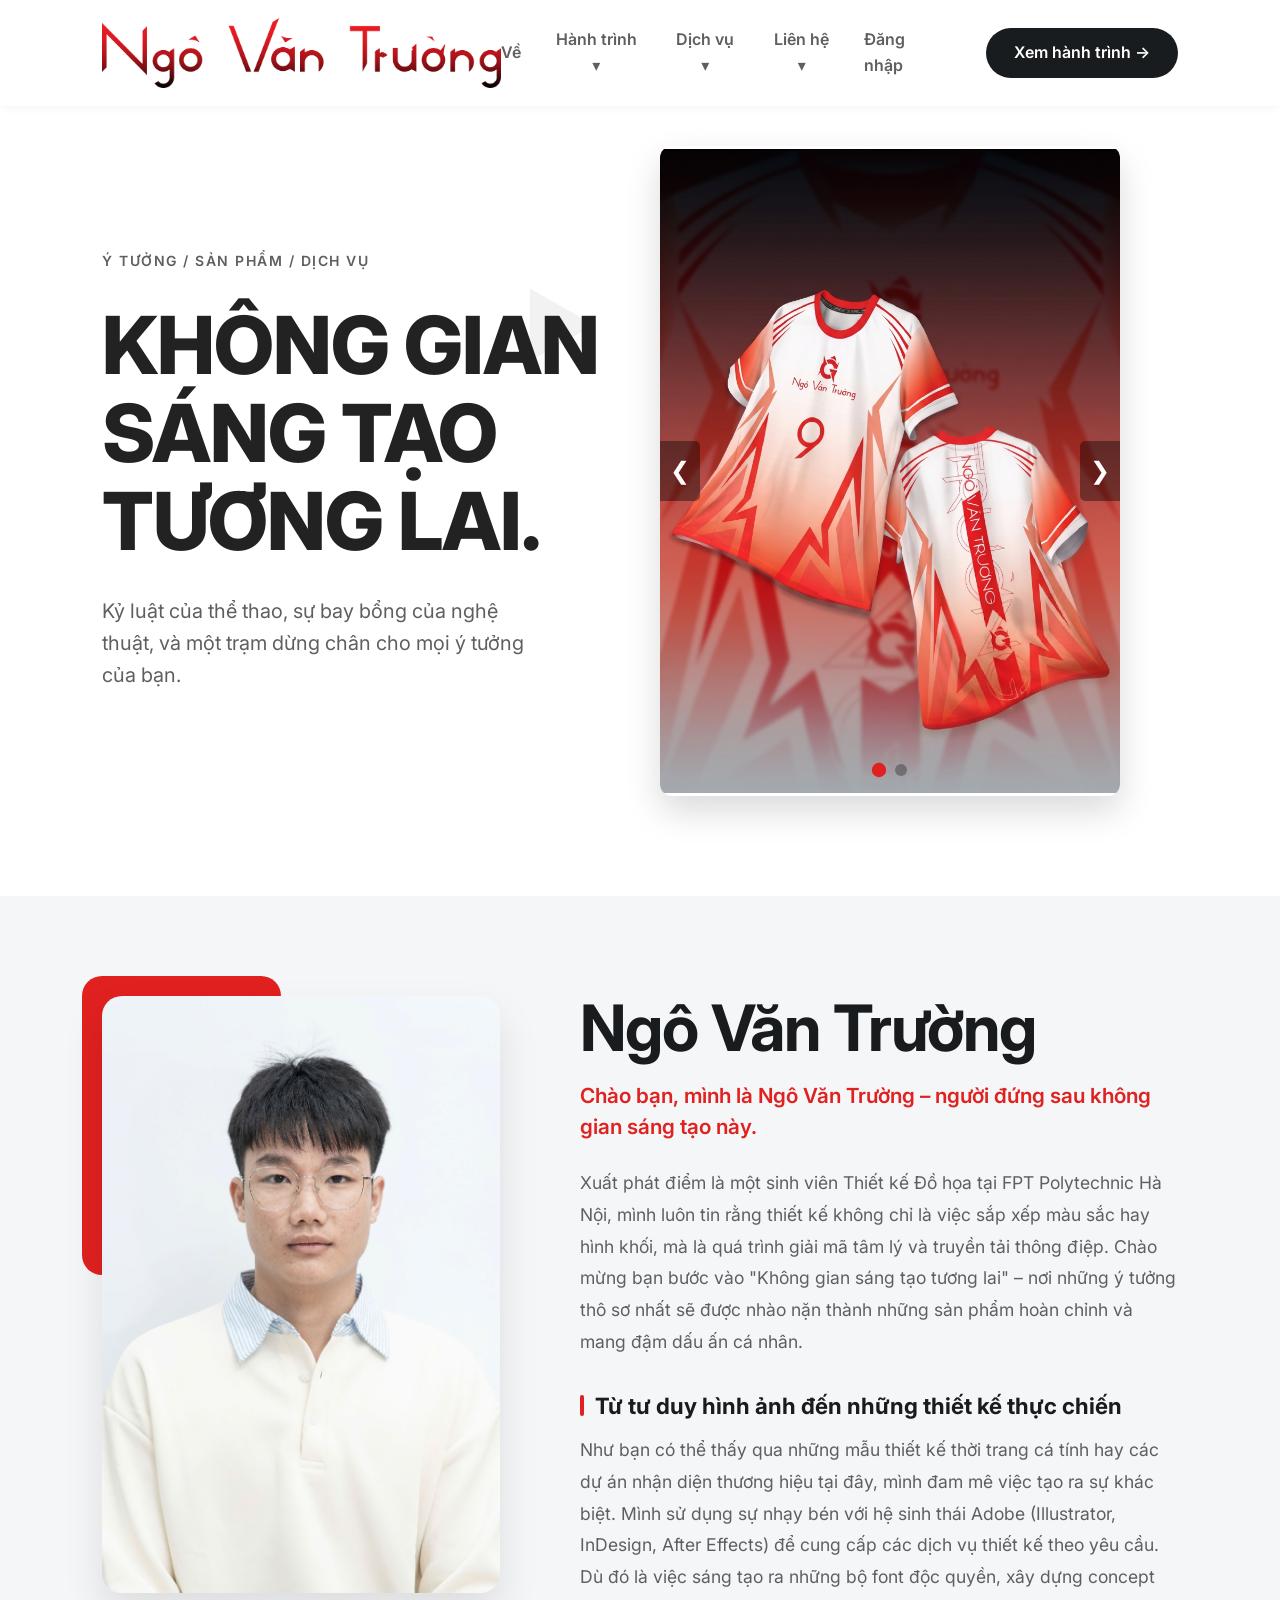
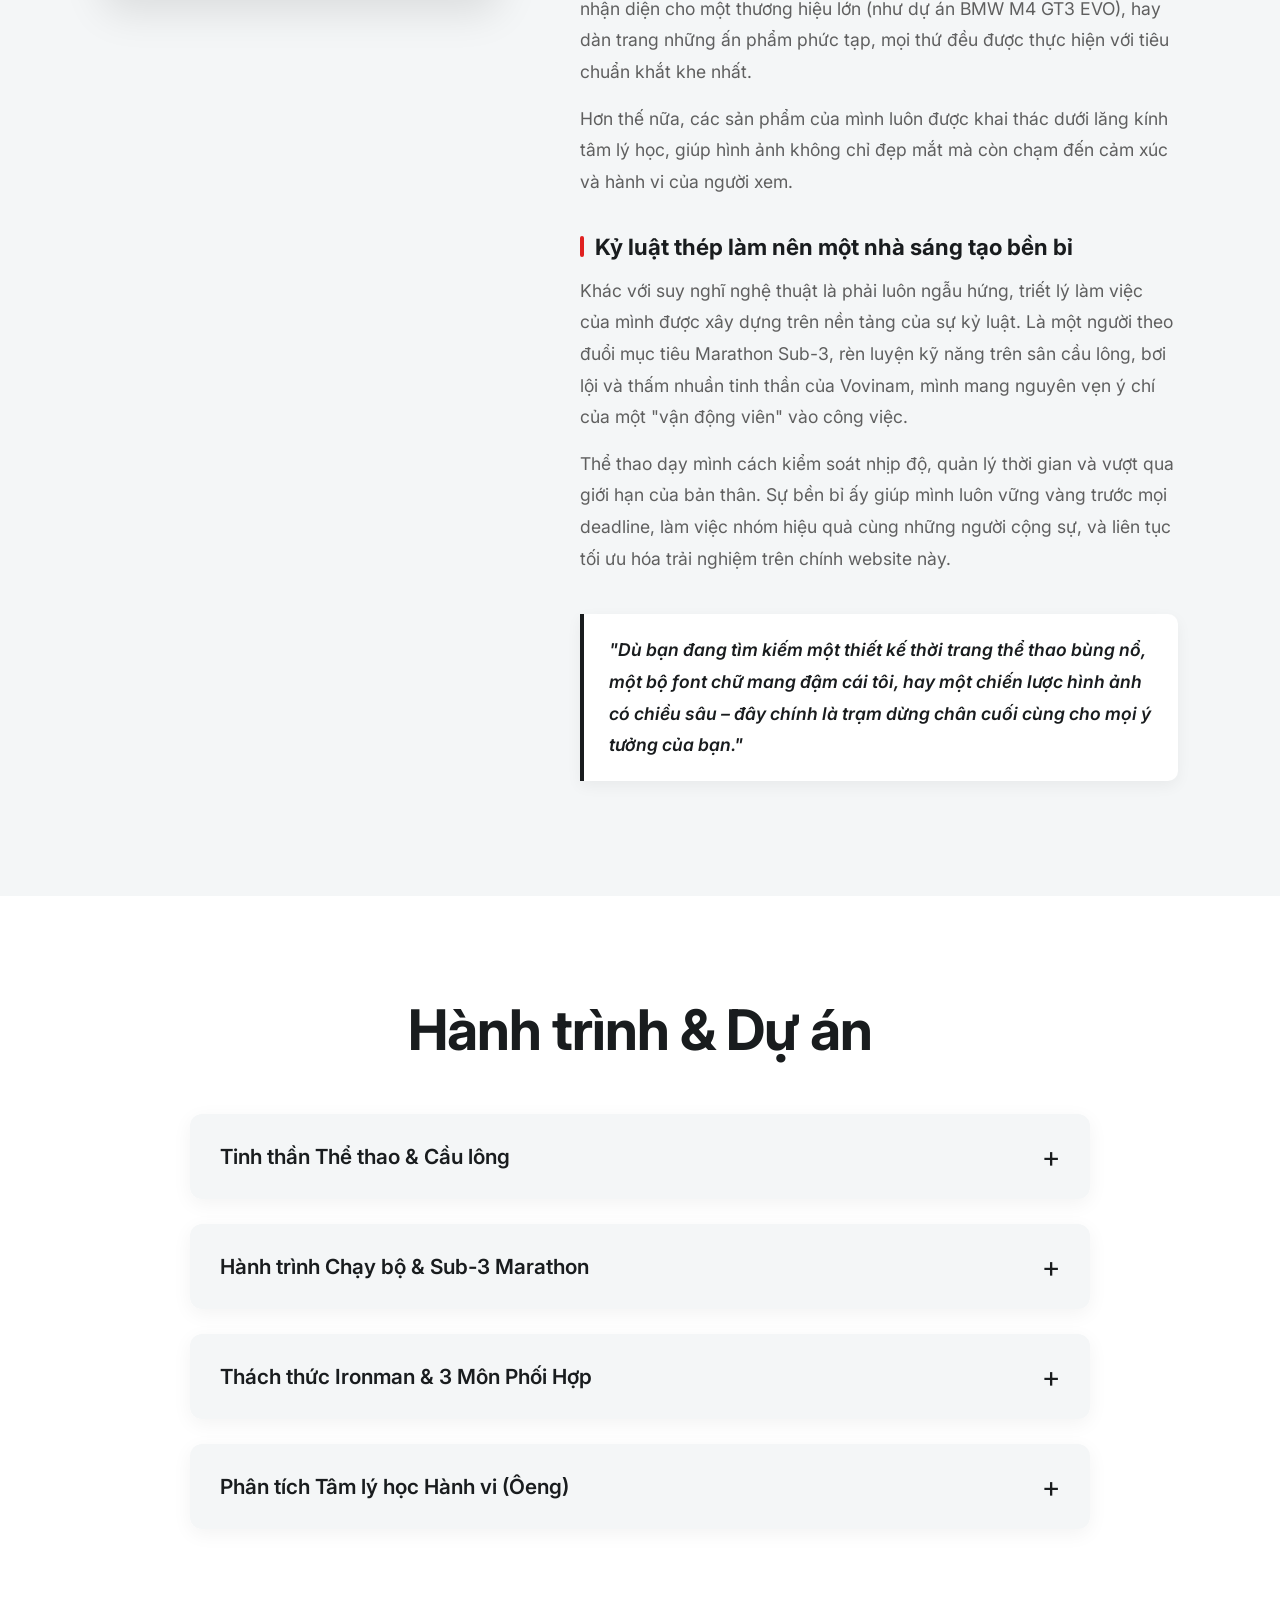
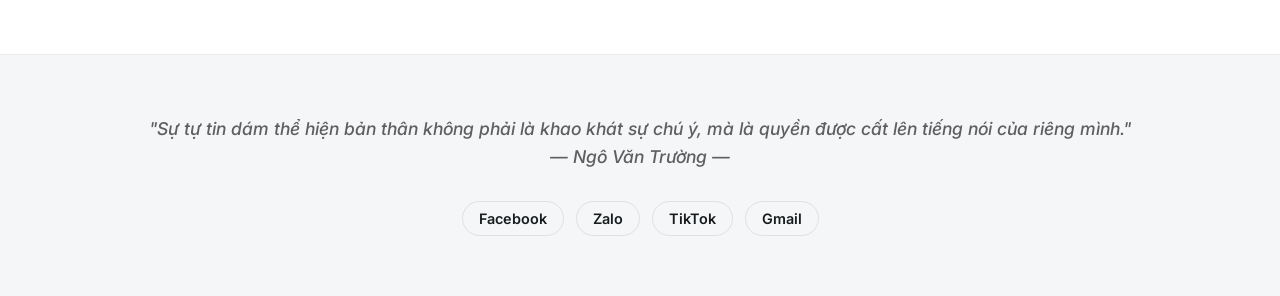
==== commit cdabc812: "Update index.html" ====
--- a/index.html
+++ b/index.html
@@ -8,7 +8,7 @@
     <meta property="og:type" content="website">
     <meta property="og:title" content="Ngô Văn Trường - Không gian sáng tạo tương lai">
     <meta property="og:description" content="Kỷ luật của thể thao, sự bay bổng của nghệ thuật, và một trạm dừng chân cho mọi ý tưởng của bạn.">
-    <meta property="og:image" content="chan dung nvt.jpg"><!-- Nên đổi thành URL đầy đủ, ví dụ https://tenmien.com/chan-dung-nvt.jpg -->
+    <meta property="og:image" content="chan dung nvt.jpg">
     <link rel="icon" href="icon.svg" type="image/svg+xml">
 
     <link rel="preconnect" href="https://fonts.googleapis.com">
@@ -59,7 +59,7 @@
         header {
             display: flex; justify-content: space-between; align-items: center;
             padding: 18px 8%;
-            line-height: 1.6; /* giống các trang con để nút "Xem hành trình" cao bằng nhau */
+            line-height: 1.6;
             background: var(--pure-white);
             position: sticky; top: 0; z-index: 999;
             box-shadow: 0 2px 10px rgba(0,0,0,0.04);
@@ -123,7 +123,6 @@
         .dropdown-content a:hover { background: var(--light-grey); color: var(--brand-red); }
         .dropdown-content.show { display: block; }
 
-        /* Desktop có chuột: hover hoặc focus bằng bàn phím để mở */
         @media (hover: hover) and (min-width: 1025px) {
             .dropdown:hover .dropdown-content,
             .dropdown:focus-within .dropdown-content { display: block; }
@@ -421,6 +420,8 @@
                             <a href="mailto:truonglofi006@gmail.com">Gmail</a>
                         </div>
                     </li>
+                    <!-- Thêm nút Đăng nhập ở đây -->
+                    <li><a href="/taikhoan.html" id="navAuth">Đăng nhập</a></li>
                 </ul>
             </nav>
             <a href="#journey" class="btn-start">Xem hành trình &rarr;</a>
@@ -597,6 +598,19 @@
         </div>
     </footer>
 
+    <!-- Script kiểm tra trạng thái đăng nhập để đổi tên nút "Đăng nhập" thành "Tài khoản" -->
+    <script>
+        document.addEventListener("DOMContentLoaded", function() {
+            // Token định dạng chuẩn của Supabase lưu trong localStorage
+            const isLoggedIn = localStorage.getItem('sb-yhwmzmyzcnbwqnlbygcd-auth-token');
+            const authBtn = document.getElementById('navAuth'); 
+            
+            if (isLoggedIn && authBtn) {
+                authBtn.textContent = 'Tài khoản';
+            }
+        });
+    </script>
+
     <script>
         // ---------- 1. SLIDER ----------
         (function () {
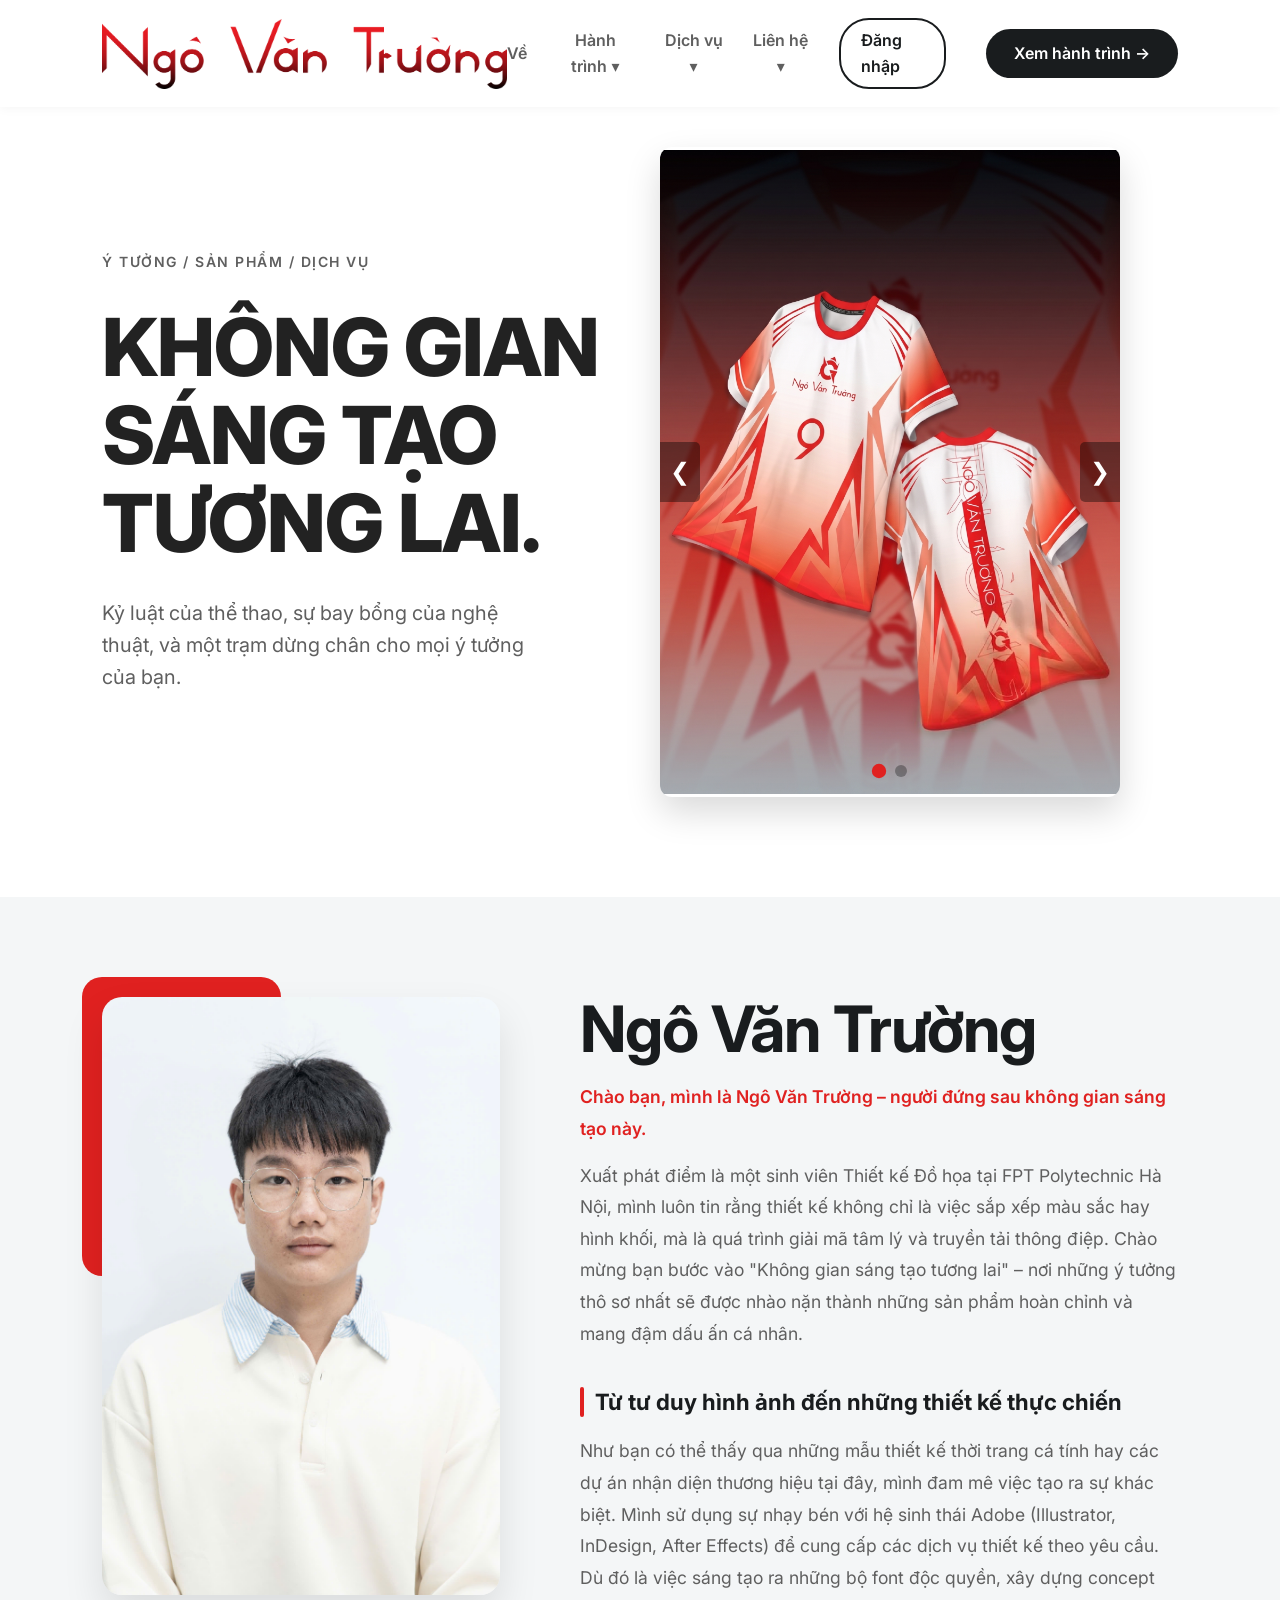
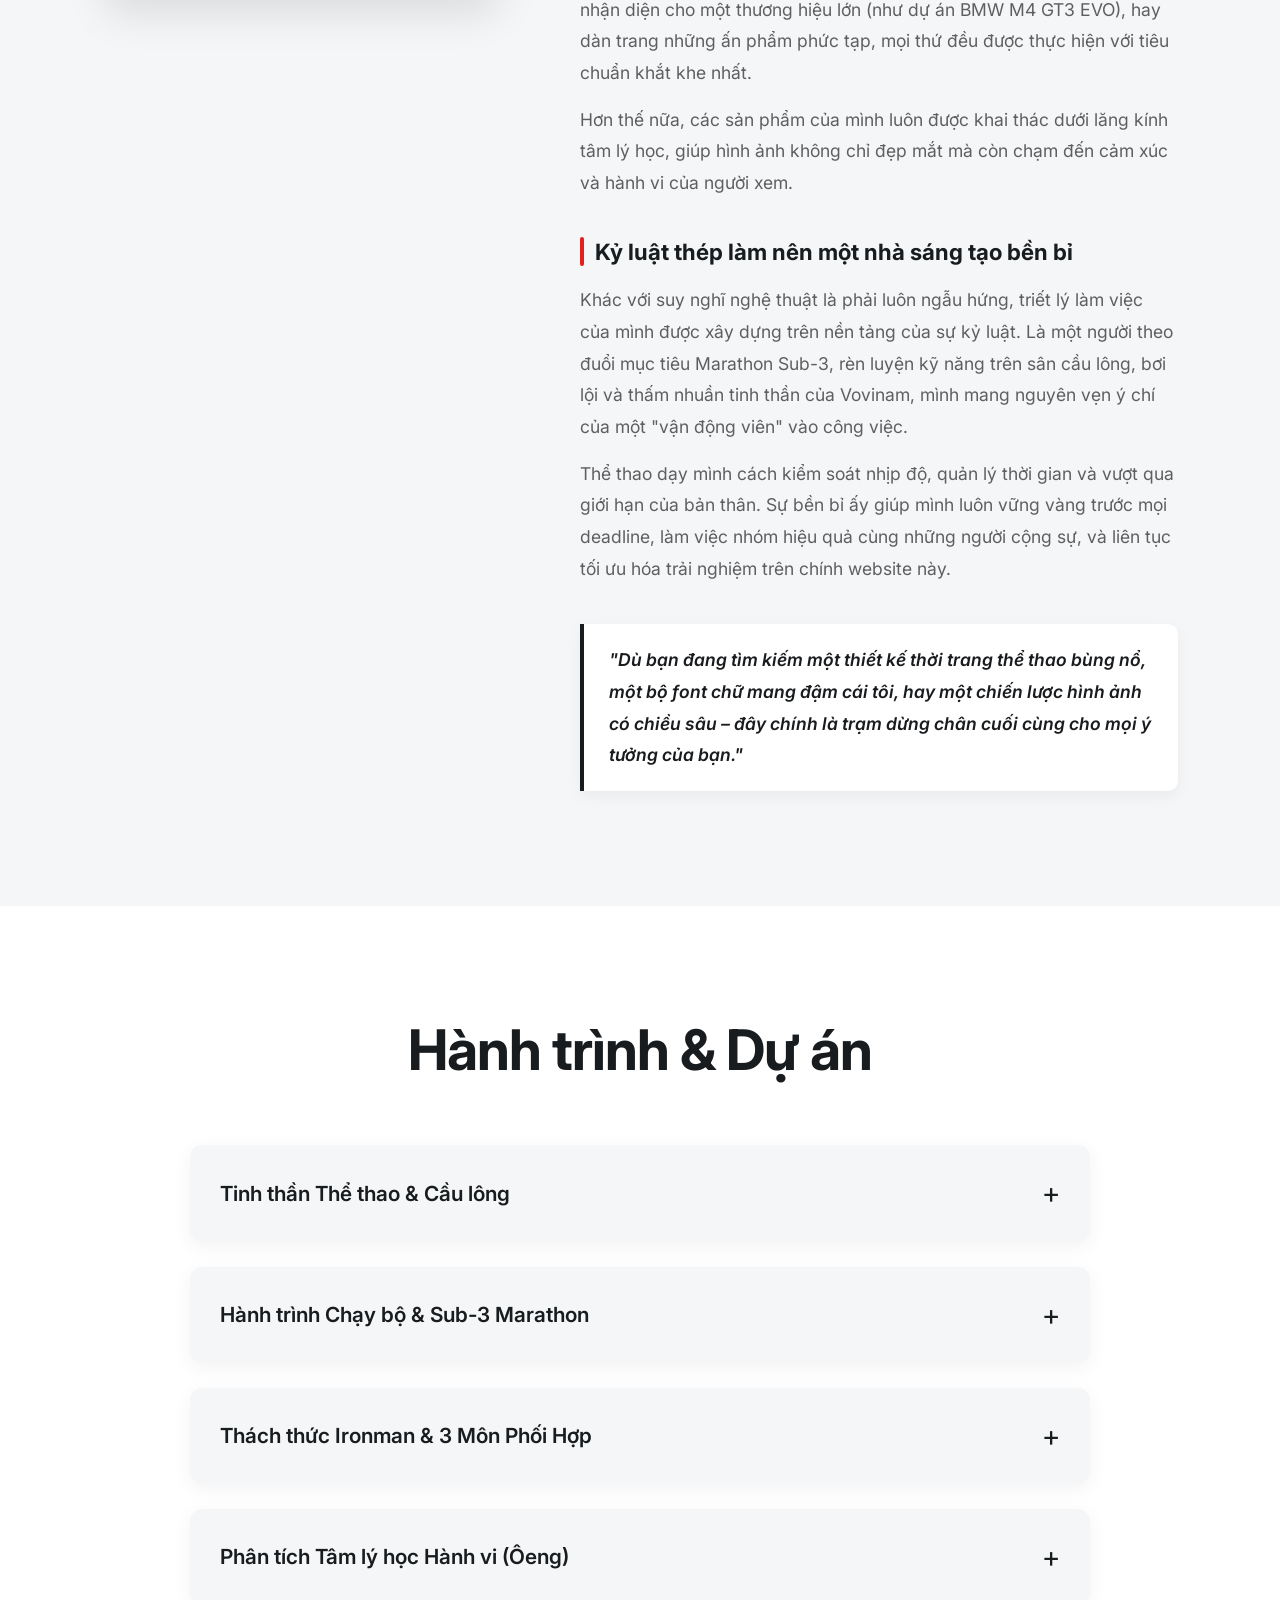
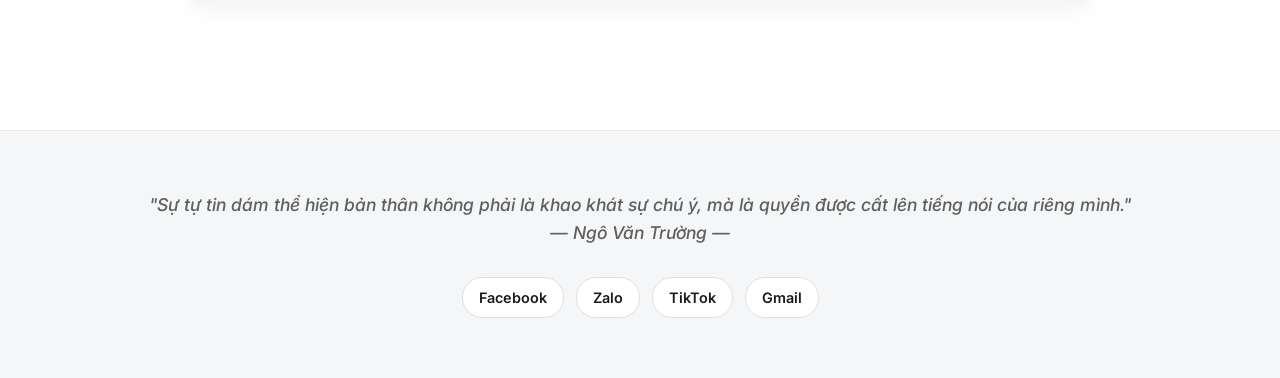
==== commit 02235357: "Add files via upload" ====
--- a/index.html
+++ b/index.html
@@ -1,769 +1,227 @@
 <!DOCTYPE html>
 <html lang="vi">
 <head>
-    <meta charset="UTF-8">
-    <meta name="viewport" content="width=device-width, initial-scale=1.0">
-    <title>Ngô Văn Trường - Không gian sáng tạo tương lai</title>
-    <meta name="description" content="Ngô Văn Trường - sinh viên Thiết kế Đồ họa FPT Polytechnic Hà Nội. Thiết kế theo yêu cầu, áo đấu, bộ font độc quyền, tư vấn tình cảm và hành trình thể thao.">
-    <meta property="og:type" content="website">
-    <meta property="og:title" content="Ngô Văn Trường - Không gian sáng tạo tương lai">
-    <meta property="og:description" content="Kỷ luật của thể thao, sự bay bổng của nghệ thuật, và một trạm dừng chân cho mọi ý tưởng của bạn.">
-    <meta property="og:image" content="chan dung nvt.jpg">
-    <link rel="icon" href="icon.svg" type="image/svg+xml">
-
-    <link rel="preconnect" href="https://fonts.googleapis.com">
-    <link rel="preconnect" href="https://fonts.gstatic.com" crossorigin>
-    <link href="https://fonts.googleapis.com/css2?family=Inter:wght@400;500;600;700;800&display=swap" rel="stylesheet">
-
-    <!-- Google tag (gtag.js) -->
-    <script async src="https://www.googletagmanager.com/gtag/js?id=G-8JM5VVPJ3H"></script>
-    <script>
-        window.dataLayer = window.dataLayer || [];
-        function gtag(){dataLayer.push(arguments);}
-        gtag('js', new Date());
-        gtag('config', 'G-8JM5VVPJ3H');
-    </script>
-    <!-- Microsoft Clarity tag -->
-    <script>
-        (function(c,l,a,r,i,t,y){
-            c[a]=c[a]||function(){(c[a].q=c[a].q||[]).push(arguments)};
-            t=l.createElement(r);t.async=1;t.src="https://www.clarity.ms/tag/"+i;
-            y=l.getElementsByTagName(r)[0];y.parentNode.insertBefore(t,y);
-        })(window, document, "clarity", "script", "yrsd07ghmy");
-    </script>
-
-    <style>
-        :root {
-            --brand-red: #e02120;
-            --brand-black: #191c1e;
-            --text-grey: #5f5f5f;
-            --light-grey: #f4f6f7;
-            --pure-white: #ffffff;
-            --header-h: 110px;
-        }
-        html { scroll-behavior: smooth; }
-        * { margin: 0; padding: 0; box-sizing: border-box; }
-        body {
-            font-family: 'Inter', 'Montserrat', system-ui, -apple-system, 'Segoe UI', sans-serif;
-            background: var(--pure-white);
-            color: var(--brand-black);
-            overflow-x: hidden;
-        }
-        img { max-width: 100%; }
-        a:focus-visible, button:focus-visible {
-            outline: 3px solid var(--brand-red);
-            outline-offset: 3px;
-        }
-
-        /* ---------- HEADER ---------- */
-        header {
-            display: flex; justify-content: space-between; align-items: center;
-            padding: 18px 8%;
-            line-height: 1.6;
-            background: var(--pure-white);
-            position: sticky; top: 0; z-index: 999;
-            box-shadow: 0 2px 10px rgba(0,0,0,0.04);
-        }
-        .logo img { height: 70px; width: auto; object-fit: contain; display: block; }
-        .nav-container { display: flex; align-items: center; gap: 40px; }
-        nav ul { list-style: none; display: flex; gap: 30px; align-items: center; }
-        nav li { display: flex; align-items: center; position: relative; }
-        nav a, .dropbtn {
-            text-decoration: none; color: var(--text-grey);
-            font: inherit; font-weight: 600; font-size: 16px;
-            background: none; border: none; cursor: pointer;
-            transition: color 0.3s;
-            display: flex; align-items: center;
-        }
-        nav a:hover, .dropbtn:hover { color: var(--brand-black); }
-
-        .btn-start {
-            background: var(--brand-black); color: var(--pure-white);
-            padding: 12px 28px; border-radius: 30px;
-            text-decoration: none; font-weight: 600; font-size: 16px;
-            transition: background-color 0.3s;
-            white-space: nowrap;
-        }
-        .btn-start:hover { background: var(--brand-red); }
-
-        .menu-toggle {
-            display: none;
-            background: none; border: none; cursor: pointer;
-            width: 44px; height: 44px;
-            flex-direction: column; justify-content: center; align-items: center; gap: 6px;
-        }
-        .menu-toggle span {
-            display: block; width: 26px; height: 3px;
-            background: var(--brand-black); border-radius: 2px;
-            transition: transform 0.3s, opacity 0.3s;
-        }
-        .menu-toggle[aria-expanded="true"] span:nth-child(1) { transform: translateY(9px) rotate(45deg); }
-        .menu-toggle[aria-expanded="true"] span:nth-child(2) { opacity: 0; }
-        .menu-toggle[aria-expanded="true"] span:nth-child(3) { transform: translateY(-9px) rotate(-45deg); }
-
-        .dropdown { position: relative; }
-        .dropdown::after {
-            content: ''; position: absolute; left: 0; bottom: -25px;
-            width: 100%; height: 25px; background: transparent;
-        }
-        .dropdown-content {
-            display: none; position: absolute;
-            background: var(--pure-white);
-            min-width: 210px;
-            box-shadow: 0 10px 25px rgba(0,0,0,0.1);
-            border-radius: 10px; z-index: 100;
-            top: 40px; left: 50%; transform: translateX(-50%);
-            overflow: hidden; border: 1px solid #eaeaea;
-        }
-        .dropdown-content a {
-            color: var(--brand-black); padding: 14px 20px;
-            display: block; font-size: 14.5px; text-align: center;
-            transition: background-color 0.3s, color 0.3s;
-        }
-        .dropdown-content a:hover { background: var(--light-grey); color: var(--brand-red); }
-        .dropdown-content.show { display: block; }
-
-        @media (hover: hover) and (min-width: 1025px) {
-            .dropdown:hover .dropdown-content,
-            .dropdown:focus-within .dropdown-content { display: block; }
-        }
-
-        /* ---------- HERO ---------- */
-        .hero {
-            display: flex; align-items: center; justify-content: space-between;
-            padding: 40px 8% 100px;
-            min-height: max(700px, calc(100vh - var(--header-h)));
-        }
-        .hero-content { flex: 1; max-width: 500px; position: relative; z-index: 10; }
-        .hero-content .tagline {
-            color: var(--text-grey); font-size: 14px; font-weight: 600;
-            letter-spacing: 1.5px; margin-bottom: 30px; text-transform: uppercase;
-            line-height: 1.4; max-width: none;
-        }
-        .hero-content h1 {
-            font-size: 5rem; line-height: 1.1; font-weight: 800;
-            color: #222; margin-bottom: 30px; letter-spacing: -1px;
-            position: relative;
-        }
-        .play-icon-bg {
-            display: block; position: absolute; top: -20px; right: 0;
-            width: 80px; height: 80px; opacity: 0.05; z-index: -1;
-        }
-        .play-icon-bg::after { content: "▶"; font-size: 80px; color: var(--brand-black); }
-        .hero-content .lead {
-            font-size: 1.25rem; color: var(--text-grey);
-            line-height: 1.6; max-width: 450px;
-        }
-
-        .hero-slider-container {
-            flex: 1; height: 650px; position: relative;
-            display: flex; justify-content: center;
-        }
-        .slider {
-            width: 100%; max-width: 460px; height: 100%;
-            position: relative; overflow: hidden;
-            border-radius: 12px;
-            box-shadow: 0 15px 35px rgba(0,0,0,0.15);
-            background: var(--pure-white);
-            touch-action: pan-y;
-        }
-        .slides { display: flex; width: 100%; height: 100%; transition: transform 0.5s ease-in-out; }
-        .slide { min-width: 100%; height: 100%; }
-        .slide a { display: block; width: 100%; height: 100%; }
-        .slide img { width: 100%; height: 100%; object-fit: contain; display: block; }
-
-        .slider-btn {
-            position: absolute; top: 50%; transform: translateY(-50%);
-            background: rgba(0,0,0,0.4); color: #fff; border: none;
-            width: 40px; height: 60px; cursor: pointer;
-            font-size: 24px; z-index: 10; transition: background-color 0.3s;
-        }
-        .slider-btn:hover { background: rgba(0,0,0,0.8); }
-        .prev-btn { left: 0; border-radius: 0 5px 5px 0; }
-        .next-btn { right: 0; border-radius: 5px 0 0 5px; }
-
-        .slider-dots {
-            position: absolute; bottom: 20px; width: 100%;
-            display: flex; justify-content: center; gap: 10px; z-index: 10;
-        }
-        .dot {
-            width: 12px; height: 12px; padding: 0; border: none;
-            background: rgba(0,0,0,0.3); border-radius: 50%;
-            cursor: pointer; transition: background-color 0.3s, transform 0.3s;
-        }
-        .dot.active { background: var(--brand-red); transform: scale(1.2); }
-
-        /* ---------- ABOUT ---------- */
-        .about-section {
-            padding: 100px 8%; background: var(--light-grey);
-            scroll-margin-top: var(--header-h);
-        }
-        .about-container {
-            display: flex; align-items: flex-start; gap: 80px;
-            max-width: 1200px; margin: 0 auto;
-        }
-        .about-image { flex: 1; position: relative; max-width: 450px; }
-        .about-image img {
-            width: 100%; height: auto; display: block;
-            border-radius: 20px; box-shadow: 0 20px 40px rgba(0,0,0,0.1);
-            object-fit: cover; position: relative; z-index: 2;
-        }
-        .about-image::before {
-            content: ''; position: absolute; top: -20px; left: -20px;
-            width: 50%; height: 50%;
-            background: var(--brand-red); border-radius: 20px; z-index: 1;
-        }
-        .about-text { flex: 1.5; }
-        .about-text h2 {
-            font-size: 4rem; margin-bottom: 20px;
-            letter-spacing: -1px; line-height: 1;
-        }
-        .about-text .intro {
-            font-size: 1.3rem; font-weight: 600; color: var(--brand-red);
-            margin-bottom: 25px; line-height: 1.5;
-        }
-        .about-text h3 {
-            font-size: 1.4rem; margin: 35px 0 15px;
-            position: relative; padding-left: 15px;
-        }
-        .about-text h3::before {
-            content: ''; position: absolute; left: 0; top: 3px; bottom: 3px;
-            width: 4px; background: var(--brand-red); border-radius: 2px;
-        }
-        .about-text p {
-            font-size: 1.1rem; color: var(--text-grey);
-            line-height: 1.8; margin-bottom: 15px; text-align: left;
-        }
-        .about-text .outro {
-            font-weight: 600; color: var(--brand-black); margin-top: 40px;
-            padding: 20px 25px; background: var(--pure-white);
-            border-left: 4px solid var(--brand-black);
-            border-radius: 0 10px 10px 0;
-            box-shadow: 0 5px 15px rgba(0,0,0,0.05); font-style: italic;
-        }
-
-        /* ---------- JOURNEY ---------- */
-        .journey-section {
-            padding: 100px 8%; background: var(--pure-white);
-            scroll-margin-top: var(--header-h);
-        }
-        .journey-title {
-            text-align: center; font-size: 3.5rem;
-            margin-bottom: 50px; letter-spacing: -1px;
-        }
-        .accordion-container { max-width: 900px; margin: 0 auto; }
-        .accordion-item {
-            margin-bottom: 25px; border-radius: 12px;
-            box-shadow: 0 5px 20px rgba(0,0,0,0.05);
-            overflow: hidden; scroll-margin-top: var(--header-h);
-        }
-        .accordion-header {
-            width: 100%; background: var(--light-grey); color: var(--brand-black);
-            padding: 25px 30px; font-size: 1.3rem; font-weight: 600;
-            text-align: left; border: none; cursor: pointer;
-            transition: background-color 0.3s, color 0.3s;
-            display: flex; justify-content: space-between; align-items: center;
-            gap: 16px; font-family: inherit;
-        }
-        .accordion-header:hover { background: #ebeef0; }
-        .accordion-header[aria-expanded="true"] { background: var(--brand-red); color: var(--pure-white); }
-        .accordion-header::after { content: '\002B'; font-size: 1.8rem; font-weight: normal; flex-shrink: 0; }
-        .accordion-header[aria-expanded="true"]::after { content: '\2212'; }
-
-        .accordion-content {
-            background: var(--pure-white);
-            max-height: 0; overflow: hidden;
-            transition: max-height 0.4s ease-out;
-        }
-        .accordion-inner {
-            padding: 30px; display: flex; gap: 30px;
-            align-items: flex-start; border-top: 1px solid #eee;
-        }
-        .reverse-layout { flex-direction: row-reverse; }
-        .accordion-img { flex: 1; min-width: 250px; }
-        .accordion-img img {
-            width: 100%; height: auto; border-radius: 12px;
-            box-shadow: 0 10px 20px rgba(0,0,0,0.08);
-            display: block; object-fit: cover;
-        }
-        .accordion-text { flex: 1.5; }
-        .accordion-text p {
-            font-size: 1.05rem; color: var(--text-grey);
-            line-height: 1.7; text-align: left; margin-bottom: 12px;
-        }
-        .accordion-text strong { color: var(--brand-black); }
-
-        .social-follow-box { margin-top: 20px; padding-top: 15px; border-top: 1px dashed #d5d5d5; }
-        .accordion-text .social-follow-title {
-            font-size: 0.95rem; font-weight: 700; color: var(--brand-black);
-            margin-bottom: 10px; text-transform: uppercase; letter-spacing: 0.5px;
-        }
-        .social-buttons { display: flex; gap: 12px; flex-wrap: wrap; }
-        .social-btn {
-            display: inline-flex; align-items: center; gap: 8px;
-            padding: 8px 16px; background: var(--light-grey);
-            color: var(--brand-black); text-decoration: none;
-            border-radius: 20px; font-size: 0.9rem; font-weight: 600;
-            transition: all 0.3s ease; border: 1px solid #e0e0e0;
-        }
-        .social-btn:hover {
-            background: var(--brand-red); color: var(--pure-white);
-            border-color: var(--brand-red); transform: translateY(-2px);
-        }
-
-        /* ---------- FOOTER ---------- */
-        footer {
-            padding: 60px 8%; text-align: center;
-            background: var(--light-grey); border-top: 1px solid #eaeaea;
-            scroll-margin-top: var(--header-h);
-        }
-        .footer-quote { font-size: 1.1rem; color: var(--text-grey); font-style: italic; font-weight: 500; line-height: 1.6; }
-        .footer-contact { margin-top: 30px; display: flex; justify-content: center; gap: 12px; flex-wrap: wrap; }
-
-        /* ---------- RESPONSIVE ---------- */
-        @media (max-width: 1024px) {
-            :root { --header-h: 90px; }
-            header { padding: 12px 5%; }
-            .logo img { height: 50px; }
-            .menu-toggle { display: flex; }
-
-            .nav-container {
-                display: none;
-                position: absolute; top: 100%; left: 0; right: 0;
-                flex-direction: column; align-items: stretch; gap: 20px;
-                background: var(--pure-white); padding: 20px 5% 30px;
-                box-shadow: 0 10px 20px rgba(0,0,0,0.08);
-                max-height: calc(100vh - 80px); overflow-y: auto;
-            }
-            .nav-container.open { display: flex; }
-            nav ul { flex-direction: column; align-items: stretch; gap: 0; }
-            nav li { flex-direction: column; align-items: stretch; border-bottom: 1px solid #eee; }
-            nav a, .dropbtn { padding: 14px 4px; justify-content: space-between; width: 100%; }
-            .dropdown::after { display: none; }
-            .dropdown-content {
-                position: static; transform: none; box-shadow: none;
-                border: none; border-radius: 0; background: var(--light-grey);
-                min-width: 0;
-            }
-            .dropdown-content a { text-align: left; padding: 12px 20px; }
-            .btn-start { text-align: center; }
-
-            .hero {
-                flex-direction: column; min-height: auto;
-                padding: 30px 5% 60px; text-align: center; gap: 40px;
-            }
-            .hero-content h1 { font-size: 3.2rem; margin-bottom: 20px; }
-            .hero-content .lead { margin: 0 auto; font-size: 1.05rem; }
-            .play-icon-bg { right: 50%; transform: translateX(50%); top: -30px; }
-            .hero-slider-container { width: 100%; height: 420px; }
-            .slider { max-width: 320px; }
-
-            .about-section, .journey-section { padding: 60px 5%; }
-            .about-container { flex-direction: column; align-items: center; gap: 40px; }
-            .about-image { max-width: 80%; }
-            .about-text h2, .journey-title { font-size: 3rem; text-align: center; }
-            .about-text .intro { text-align: center; }
-            .accordion-inner { flex-direction: column !important; padding: 20px; }
-            .accordion-img { width: 100%; min-width: 0; }
-        }
-        @media (max-width: 480px) {
-            .hero-content h1 { font-size: 2.5rem; }
-            .about-text h2, .journey-title { font-size: 2.3rem; }
-            .accordion-header { font-size: 1.1rem; padding: 20px; }
-        }
-        @media (prefers-reduced-motion: reduce) {
-            html { scroll-behavior: auto; }
-            *, *::before, *::after { transition: none !important; animation: none !important; }
-        }
-    </style>
+<meta charset="UTF-8"><meta name="viewport" content="width=device-width, initial-scale=1.0">
+<title>Ngô Văn Trường - Không gian sáng tạo tương lai</title>
+<meta name="description" content="Ngô Văn Trường - sinh viên Thiết kế Đồ họa FPT Polytechnic Hà Nội. Thiết kế theo yêu cầu, áo đấu, bộ font độc quyền, tư vấn tình cảm và hành trình thể thao.">
+<meta property="og:type" content="website">
+<meta property="og:title" content="Ngô Văn Trường - Không gian sáng tạo tương lai">
+<meta property="og:description" content="Kỷ luật của thể thao, sự bay bổng của nghệ thuật, và một trạm dừng chân cho mọi ý tưởng của bạn.">
+<meta property="og:image" content="chan dung nvt.jpg">
+<link rel="icon" href="icon.svg" type="image/svg+xml">
+<link href="https://fonts.googleapis.com/css2?family=Inter:wght@400;500;600;700;800&display=swap" rel="stylesheet">
+<script async src="https://www.googletagmanager.com/gtag/js?id=G-8JM5VVPJ3H"></script>
+<script>window.dataLayer=window.dataLayer||[];function gtag(){dataLayer.push(arguments);}gtag('js',new Date());gtag('config','G-8JM5VVPJ3H');</script>
+<script>(function(c,l,a,r,i,t,y){c[a]=c[a]||function(){(c[a].q=c[a].q||[]).push(arguments)};t=l.createElement(r);t.async=1;t.src="https://www.clarity.ms/tag/"+i;y=l.getElementsByTagName(r)[0];y.parentNode.insertBefore(t,y);})(window,document,"clarity","script","yrsd07ghmy");</script>
+<link rel="stylesheet" href="assets/style.css">
+<style>
+.hero{display:flex;align-items:center;justify-content:space-between;padding:40px 8% 100px;min-height:max(700px,calc(100vh - var(--header-h)))}
+.hero-content{flex:1;max-width:500px}
+.tagline{color:var(--text-grey);font-size:14px;font-weight:600;letter-spacing:1.5px;margin-bottom:30px;text-transform:uppercase}
+.hero-content h1{font-size:5rem;line-height:1.1;font-weight:800;color:#222;margin-bottom:30px;letter-spacing:-1px}
+.lead{font-size:1.25rem;color:var(--text-grey);line-height:1.6;max-width:450px}
+.hero-slider-container{flex:1;height:650px;display:flex;justify-content:center}
+.slider{width:100%;max-width:460px;height:100%;position:relative;overflow:hidden;border-radius:12px;box-shadow:0 15px 35px rgba(0,0,0,.15);background:#fff;touch-action:pan-y}
+.slides{display:flex;width:100%;height:100%;transition:transform .5s ease-in-out}
+.slide{min-width:100%;height:100%}.slide a{display:block;width:100%;height:100%}
+.slide img{width:100%;height:100%;object-fit:contain;display:block}
+.slider-btn{position:absolute;top:50%;transform:translateY(-50%);background:rgba(0,0,0,.4);color:#fff;border:none;width:40px;height:60px;cursor:pointer;font-size:24px;z-index:10;transition:background-color .3s}
+.slider-btn:hover{background:rgba(0,0,0,.8)}.prev-btn{left:0;border-radius:0 5px 5px 0}.next-btn{right:0;border-radius:5px 0 0 5px}
+.slider-dots{position:absolute;bottom:20px;width:100%;display:flex;justify-content:center;gap:10px;z-index:10}
+.dot{width:12px;height:12px;padding:0;border:none;background:rgba(0,0,0,.3);border-radius:50%;cursor:pointer;transition:.3s}
+.dot.active{background:var(--brand-red);transform:scale(1.2)}
+.about-section{padding:100px 8%;background:var(--light-grey)}
+.about-container{display:flex;align-items:flex-start;gap:80px;max-width:1200px;margin:0 auto}
+.about-image{flex:1;position:relative;max-width:450px}
+.about-image img{width:100%;height:auto;display:block;border-radius:20px;box-shadow:0 20px 40px rgba(0,0,0,.1);position:relative;z-index:2}
+.about-image::before{content:'';position:absolute;top:-20px;left:-20px;width:50%;height:50%;background:var(--brand-red);border-radius:20px;z-index:1}
+.about-text{flex:1.5}
+.about-text h2{font-size:4rem;margin-bottom:20px;letter-spacing:-1px;line-height:1}
+.intro{font-size:1.3rem;font-weight:600;color:var(--brand-red);margin-bottom:25px;line-height:1.5}
+.about-text h3{font-size:1.4rem;margin:35px 0 15px;position:relative;padding-left:15px}
+.about-text h3::before{content:'';position:absolute;left:0;top:3px;bottom:3px;width:4px;background:var(--brand-red);border-radius:2px}
+.about-text p{font-size:1.1rem;color:var(--text-grey);line-height:1.8;margin-bottom:15px}
+.about-text .intro{color:var(--brand-red)}
+.about-text .outro{font-weight:600;color:var(--brand-black);margin-top:40px;padding:20px 25px;background:#fff;border-left:4px solid var(--brand-black);border-radius:0 10px 10px 0;box-shadow:0 5px 15px rgba(0,0,0,.05);font-style:italic}
+.journey-section{padding:100px 8%}
+.journey-title{text-align:center;font-size:3.5rem;margin-bottom:50px;letter-spacing:-1px}
+.accordion-container{max-width:900px;margin:0 auto}
+.accordion-item{margin-bottom:25px;border-radius:12px;box-shadow:0 5px 20px rgba(0,0,0,.05);overflow:hidden}
+.accordion-header{width:100%;background:var(--light-grey);color:var(--brand-black);padding:25px 30px;font:inherit;font-size:1.3rem;font-weight:600;text-align:left;border:none;cursor:pointer;display:flex;justify-content:space-between;align-items:center;gap:16px;transition:background-color .3s,color .3s}
+.accordion-header:hover{background:#ebeef0}
+.accordion-header[aria-expanded=true]{background:var(--brand-red);color:#fff}
+.accordion-header::after{content:'\002B';font-size:1.8rem;font-weight:400;flex-shrink:0}
+.accordion-header[aria-expanded=true]::after{content:'\2212'}
+.accordion-content{background:#fff;max-height:0;overflow:hidden;transition:max-height .4s ease-out}
+.accordion-inner{padding:30px;display:flex;gap:30px;align-items:flex-start;border-top:1px solid #eee}
+.reverse-layout{flex-direction:row-reverse}
+.accordion-img{flex:1;min-width:250px}
+.accordion-img img{width:100%;height:auto;border-radius:12px;box-shadow:0 10px 20px rgba(0,0,0,.08);display:block}
+.accordion-text{flex:1.5}
+.accordion-text p{font-size:1.05rem;color:var(--text-grey);line-height:1.7;margin-bottom:12px}
+.accordion-text strong{color:var(--brand-black)}
+.social-follow-box{margin-top:20px;padding-top:15px;border-top:1px dashed #d5d5d5}
+.accordion-text .social-follow-title{font-size:.95rem;font-weight:700;color:var(--brand-black);margin-bottom:10px;text-transform:uppercase;letter-spacing:.5px}
+.social-buttons{display:flex;gap:12px;flex-wrap:wrap}
+.social-buttons .social-btn{background:var(--light-grey)}
+@media (max-width:1024px){
+.hero{flex-direction:column;min-height:auto;padding:30px 5% 60px;text-align:center;gap:40px}
+.hero-content h1{font-size:3.2rem;margin-bottom:20px}.lead{margin:0 auto;font-size:1.05rem}
+.hero-slider-container{width:100%;height:420px}.slider{max-width:320px}
+.about-section,.journey-section{padding:60px 5%}
+.about-container{flex-direction:column;align-items:center;gap:40px}.about-image{max-width:80%}
+.about-text h2,.journey-title{font-size:3rem;text-align:center}.intro{text-align:center}
+.accordion-inner{flex-direction:column!important;padding:20px}.accordion-img{width:100%;min-width:0}}
+@media (max-width:480px){.hero-content h1{font-size:2.5rem}.about-text h2,.journey-title{font-size:2.3rem}.accordion-header{font-size:1.1rem;padding:20px}}
+</style>
 </head>
 <body>
-
-    <header>
-        <div class="logo">
-            <img src="png/2160px/logo-ch-original.png" alt="Ngô Văn Trường Logo" width="140" height="70">
-        </div>
-        <button class="menu-toggle" id="menuToggle" aria-label="Mở menu" aria-expanded="false" aria-controls="navContainer">
-            <span></span><span></span><span></span>
-        </button>
-        <div class="nav-container" id="navContainer">
-            <nav aria-label="Menu chính">
-                <ul>
-                    <li><a href="#about">Về</a></li>
-
-                    <li class="dropdown">
-                        <button type="button" class="dropbtn" aria-expanded="false" aria-haspopup="true">Hành trình ▾</button>
-                        <div class="dropdown-content">
-                            <a href="#journey-badminton" data-journey="journey-badminton">Cầu Lông</a>
-                            <a href="#journey-running" data-journey="journey-running">Chạy Bộ</a>
-                            <a href="#journey-ironman" data-journey="journey-ironman">Ironman</a>
-                            <a href="#journey-psychology" data-journey="journey-psychology">Phân Tích Tâm Lý</a>
-                        </div>
-                    </li>
-
-                    <li class="dropdown">
-                        <button type="button" class="dropbtn" aria-expanded="false" aria-haspopup="true">Dịch vụ ▾</button>
-                        <div class="dropdown-content">
-                            <a href="https://bapngotruong.github.io/bapngotruong.thietke/" target="_blank" rel="noopener noreferrer">Thiết Kế Theo Yêu Cầu</a>
-                            <a href="https://bapngotruong.github.io/bapngotruong.tuvan/" target="_blank" rel="noopener noreferrer">Tư Vấn Tình Cảm</a>
-                            <a href="https://bapngotruong.github.io/bapngotruong.aodau/" target="_blank" rel="noopener noreferrer">Áo Đấu</a>
-                            <a href="https://bapngotruong.github.io/bapngotruong.font/" target="_blank" rel="noopener noreferrer">Bộ Font Độc Quyền</a>
-                        </div>
-                    </li>
-
-                    <li class="dropdown">
-                        <button type="button" class="dropbtn" aria-expanded="false" aria-haspopup="true">Liên hệ ▾</button>
-                        <div class="dropdown-content">
-                            <a href="https://web.facebook.com/truong.bapngo.2k6" target="_blank" rel="noopener noreferrer">Facebook</a>
-                            <a href="https://zalo.me/0337439799" target="_blank" rel="noopener noreferrer">Zalo</a>
-                            <a href="https://www.tiktok.com/@ngotruong2406" target="_blank" rel="noopener noreferrer">TikTok</a>
-                            <a href="mailto:truonglofi006@gmail.com">Gmail</a>
-                        </div>
-                    </li>
-                    <!-- Thêm nút Đăng nhập ở đây -->
-                    <li><a href="/taikhoan.html" id="navAuth">Đăng nhập</a></li>
-                </ul>
-            </nav>
-            <a href="#journey" class="btn-start">Xem hành trình &rarr;</a>
-        </div>
-    </header>
-
-    <main>
-        <section class="hero" aria-label="Giới thiệu">
-            <div class="hero-content">
-                <p class="tagline">ý tưởng / sản phẩm / dịch vụ</p>
-                <h1>
-                    KHÔNG GIAN<br>SÁNG TẠO<br>TƯƠNG LAI.
-                    <span class="play-icon-bg" aria-hidden="true"></span>
-                </h1>
-                <p class="lead">Kỷ luật của thể thao, sự bay bổng của nghệ thuật, và một trạm dừng chân cho mọi ý tưởng của bạn.</p>
-            </div>
-
-            <div class="hero-slider-container">
-                <div class="slider" id="slider" aria-roledescription="carousel" aria-label="Sản phẩm nổi bật">
-                    <div class="slides" id="slideTrack">
-                        <div class="slide">
-                            <a href="https://bapngotruong.github.io/bapngotruong.aodau/" target="_blank" rel="noopener noreferrer">
-                                <img src="aos dau nvt.png" alt="Áo Đấu NVT">
-                            </a>
-                        </div>
-                        <div class="slide">
-                            <a href="https://bapngotruong.github.io/bapngotruong.font/" target="_blank" rel="noopener noreferrer">
-                                <img src="banner font bnt do 5.png" alt="Font BNT" loading="lazy">
-                            </a>
-                        </div>
-                    </div>
-
-                    <button type="button" class="slider-btn prev-btn" aria-label="Slide trước">&#10094;</button>
-                    <button type="button" class="slider-btn next-btn" aria-label="Slide sau">&#10095;</button>
-
-                    <div class="slider-dots">
-                        <button type="button" class="dot active" aria-label="Chuyển đến slide 1"></button>
-                        <button type="button" class="dot" aria-label="Chuyển đến slide 2"></button>
-                    </div>
-                </div>
-            </div>
-        </section>
-
-        <section id="about" class="about-section">
-            <div class="about-container">
-                <div class="about-image">
-                    <img src="chan dung nvt.jpg" alt="Chân dung Ngô Văn Trường" loading="lazy" decoding="async">
-                </div>
-                <div class="about-text">
-                    <h2>Ngô Văn Trường</h2>
-                    <p class="intro">Chào bạn, mình là Ngô Văn Trường – người đứng sau không gian sáng tạo này.</p>
-                    <p>Xuất phát điểm là một sinh viên Thiết kế Đồ họa tại FPT Polytechnic Hà Nội, mình luôn tin rằng thiết kế không chỉ là việc sắp xếp màu sắc hay hình khối, mà là quá trình giải mã tâm lý và truyền tải thông điệp. Chào mừng bạn bước vào "Không gian sáng tạo tương lai" – nơi những ý tưởng thô sơ nhất sẽ được nhào nặn thành những sản phẩm hoàn chỉnh và mang đậm dấu ấn cá nhân.</p>
-
-                    <h3>Từ tư duy hình ảnh đến những thiết kế thực chiến</h3>
-                    <p>Như bạn có thể thấy qua những mẫu thiết kế thời trang cá tính hay các dự án nhận diện thương hiệu tại đây, mình đam mê việc tạo ra sự khác biệt. Mình sử dụng sự nhạy bén với hệ sinh thái Adobe (Illustrator, InDesign, After Effects) để cung cấp các dịch vụ thiết kế theo yêu cầu. Dù đó là việc sáng tạo ra những bộ font độc quyền, xây dựng concept nhận diện cho một thương hiệu lớn (như dự án BMW M4 GT3 EVO), hay dàn trang những ấn phẩm phức tạp, mọi thứ đều được thực hiện với tiêu chuẩn khắt khe nhất.</p>
-                    <p>Hơn thế nữa, các sản phẩm của mình luôn được khai thác dưới lăng kính tâm lý học, giúp hình ảnh không chỉ đẹp mắt mà còn chạm đến cảm xúc và hành vi của người xem.</p>
-
-                    <h3>Kỷ luật thép làm nên một nhà sáng tạo bền bỉ</h3>
-                    <p>Khác với suy nghĩ nghệ thuật là phải luôn ngẫu hứng, triết lý làm việc của mình được xây dựng trên nền tảng của sự kỷ luật. Là một người theo đuổi mục tiêu Marathon Sub-3, rèn luyện kỹ năng trên sân cầu lông, bơi lội và thấm nhuần tinh thần của Vovinam, mình mang nguyên vẹn ý chí của một "vận động viên" vào công việc.</p>
-                    <p>Thể thao dạy mình cách kiểm soát nhịp độ, quản lý thời gian và vượt qua giới hạn của bản thân. Sự bền bỉ ấy giúp mình luôn vững vàng trước mọi deadline, làm việc nhóm hiệu quả cùng những người cộng sự, và liên tục tối ưu hóa trải nghiệm trên chính website này.</p>
-
-                    <p class="outro">"Dù bạn đang tìm kiếm một thiết kế thời trang thể thao bùng nổ, một bộ font chữ mang đậm cái tôi, hay một chiến lược hình ảnh có chiều sâu – đây chính là trạm dừng chân cuối cùng cho mọi ý tưởng của bạn."</p>
-                </div>
-            </div>
-        </section>
-
-        <section id="journey" class="journey-section">
-            <h2 class="journey-title">Hành trình &amp; Dự án</h2>
-
-            <div class="accordion-container">
-
-                <div class="accordion-item" id="journey-badminton">
-                    <button type="button" class="accordion-header" id="h-badminton" aria-expanded="false" aria-controls="c-badminton">Tinh thần Thể thao &amp; Cầu lông</button>
-                    <div class="accordion-content" id="c-badminton" role="region" aria-labelledby="h-badminton">
-                        <div class="accordion-inner">
-                            <div class="accordion-text">
-                                <p><strong>Kỷ luật tạo nên sự sáng tạo.</strong> Không chỉ dừng lại ở đam mê, cầu lông rèn luyện cho mình tính kiên nhẫn, khả năng quan sát và phản xạ nhạy bén. Những cú đập cầu quyết đoán trên sân cũng giống như cách mình đưa ra quyết định thiết kế: nhanh, chuẩn xác và mang đậm dấu ấn cá nhân.</p>
-                                <p>Sự am hiểu về thể thao giúp mình tạo ra những thiết kế áo đấu, nhận diện thương hiệu thể thao thực tế, năng động và bùng nổ năng lượng.</p>
-                                <div class="social-follow-box">
-                                    <p class="social-follow-title">Theo dõi hành trình:</p>
-                                    <div class="social-buttons">
-                                        <a href="https://www.tiktok.com/@ngotruong2406" target="_blank" rel="noopener noreferrer" class="social-btn">TikTok</a>
-                                        <a href="https://web.facebook.com/profile.php?id=61593709695105" target="_blank" rel="noopener noreferrer" class="social-btn">Page</a>
-                                    </div>
-                                </div>
-                            </div>
-                            <div class="accordion-img">
-                                <img src="2.jpg" alt="Áo đấu thể thao Ngô Văn Trường" loading="lazy" decoding="async">
-                            </div>
-                        </div>
-                    </div>
-                </div>
-
-                <div class="accordion-item" id="journey-running">
-                    <button type="button" class="accordion-header" id="h-running" aria-expanded="false" aria-controls="c-running">Hành trình Chạy bộ &amp; Sub-3 Marathon</button>
-                    <div class="accordion-content" id="c-running" role="region" aria-labelledby="h-running">
-                        <div class="accordion-inner reverse-layout">
-                            <div class="accordion-text">
-                                <p><strong>Chinh phục từng kilomet.</strong> Chạy bộ không đơn thuần là một môn thể thao, đó là quá trình giao tiếp với chính bản thân. Từng bước chạy trên đường ray rèn luyện ý chí không bỏ cuộc và sự kiên trì theo đuổi mục tiêu Marathon Sub-3.</p>
-                                <p>Sự tập trung và tính nhất quán từ việc chạy bộ giúp mình luôn giữ được ngọn lửa đam mê và sự chỉn chu trong từng sản phẩm sáng tạo.</p>
-                                <div class="social-follow-box">
-                                    <p class="social-follow-title">Theo dõi hành trình Chạy bộ:</p>
-                                    <div class="social-buttons">
-                                        <a href="https://www.tiktok.com/@truongsub3" target="_blank" rel="noopener noreferrer" class="social-btn">TikTok</a>
-                                        <a href="https://web.facebook.com/profile.php?id=61589027391344" target="_blank" rel="noopener noreferrer" class="social-btn">Page</a>
-                                    </div>
-                                </div>
-                            </div>
-                            <div class="accordion-img">
-                                <img src="3.jpg" alt="Chạy bộ Trường Sub3" loading="lazy" decoding="async">
-                            </div>
-                        </div>
-                    </div>
-                </div>
-
-                <div class="accordion-item" id="journey-ironman">
-                    <button type="button" class="accordion-header" id="h-ironman" aria-expanded="false" aria-controls="c-ironman">Thách thức Ironman &amp; 3 Môn Phối Hợp</button>
-                    <div class="accordion-content" id="c-ironman" role="region" aria-labelledby="h-ironman">
-                        <div class="accordion-inner">
-                            <div class="accordion-text">
-                                <p><strong>Bền bỉ như một vận động viên Ironman.</strong> Kết hợp bơi lội, đạp xe và chạy bộ đòi hỏi sự phân bổ thể lực thông minh và một tinh thần thép. Vượt qua những giới hạn khắc nghiệt nhất là cách mình chứng minh không gì là không thể.</p>
-                                <p>Hoàn thiện một dự án lớn từ khâu lên concept đến khi xuất xưởng là một đường chạy Ironman dài. Tinh thần thép giúp mình luôn vững vàng trước mọi bài toán khó từ khách hàng.</p>
-                                <div class="social-follow-box">
-                                    <p class="social-follow-title">Theo dõi hành trình Thể thao:</p>
-                                    <div class="social-buttons">
-                                        <!-- Lưu ý: đang dùng chung link với mục Chạy bộ, đổi nếu có kênh riêng -->
-                                        <a href="https://www.tiktok.com/@truongsub3" target="_blank" rel="noopener noreferrer" class="social-btn">TikTok</a>
-                                        <a href="https://web.facebook.com/profile.php?id=61589027391344" target="_blank" rel="noopener noreferrer" class="social-btn">Page</a>
-                                    </div>
-                                </div>
-                            </div>
-                            <div class="accordion-img">
-                                <img src="4.png" alt="Hành trình Ironman" loading="lazy" decoding="async">
-                            </div>
-                        </div>
-                    </div>
-                </div>
-
-                <div class="accordion-item" id="journey-psychology">
-                    <button type="button" class="accordion-header" id="h-psychology" aria-expanded="false" aria-controls="c-psychology">Phân tích Tâm lý học Hành vi (Ôeng)</button>
-                    <div class="accordion-content" id="c-psychology" role="region" aria-labelledby="h-psychology">
-                        <div class="accordion-inner reverse-layout">
-                            <div class="accordion-text">
-                                <p><strong>Giải mã tư duy, thao túng thị giác.</strong> Một thiết kế đẹp là chưa đủ, nó còn phải biết cách kể chuyện và chạm đúng vào "Insight" (sự thật ngầm hiểu) của người xem.</p>
-                                <p>Bằng việc đào sâu vào Tâm lý học hành vi, dự án Ôeng (series "Ác quỷ Dopamine: Yêu người hay yêu Dopamine") được tạo ra không chỉ để ngắm, mà để điều hướng cảm xúc và hành vi người dùng, biến hình ảnh thành công cụ truyền thông sắc bén.</p>
-                                <div class="social-follow-box">
-                                    <p class="social-follow-title">Theo dõi kênh Ôeng:</p>
-                                    <div class="social-buttons">
-                                        <a href="https://web.facebook.com/profile.php?id=61592343882009" target="_blank" rel="noopener noreferrer" class="social-btn">Page</a>
-                                        <a href="https://www.youtube.com/@oeng287" target="_blank" rel="noopener noreferrer" class="social-btn">YouTube</a>
-                                    </div>
-                                </div>
-                            </div>
-                            <div class="accordion-img">
-                                <img src="Thumbnail yeu nguoi or yeu dopamine 2.png" alt="Bìa Tâm lý học hành vi: Yêu người hay yêu Dopamine" loading="lazy" decoding="async">
-                            </div>
-                        </div>
-                    </div>
-                </div>
-
-            </div>
-        </section>
-    </main>
-
-    <footer id="contact">
-        <p class="footer-quote">
-            "Sự tự tin dám thể hiện bản thân không phải là khao khát sự chú ý, mà là quyền được cất lên tiếng nói của riêng mình."<br>— Ngô Văn Trường —
-        </p>
-        <div class="footer-contact">
-            <a class="social-btn" href="https://web.facebook.com/truong.bapngo.2k6" target="_blank" rel="noopener noreferrer">Facebook</a>
-            <a class="social-btn" href="https://zalo.me/0337439799" target="_blank" rel="noopener noreferrer">Zalo</a>
-            <a class="social-btn" href="https://www.tiktok.com/@ngotruong2406" target="_blank" rel="noopener noreferrer">TikTok</a>
-            <a class="social-btn" href="mailto:truonglofi006@gmail.com">Gmail</a>
-        </div>
-    </footer>
-
-    <!-- Script kiểm tra trạng thái đăng nhập để đổi tên nút "Đăng nhập" thành "Tài khoản" -->
-    <script>
-        document.addEventListener("DOMContentLoaded", function() {
-            // Token định dạng chuẩn của Supabase lưu trong localStorage
-            const isLoggedIn = localStorage.getItem('sb-yhwmzmyzcnbwqnlbygcd-auth-token');
-            const authBtn = document.getElementById('navAuth'); 
-            
-            if (isLoggedIn && authBtn) {
-                authBtn.textContent = 'Tài khoản';
-            }
-        });
-    </script>
-
-    <script>
-        // ---------- 1. SLIDER ----------
-        (function () {
-            const slider = document.getElementById('slider');
-            const track = document.getElementById('slideTrack');
-            const dots = slider.querySelectorAll('.dot');
-            const total = track.children.length;
-            const reduceMotion = window.matchMedia('(prefers-reduced-motion: reduce)').matches;
-            let index = 0, timer = null;
-
-            function render() {
-                track.style.transform = 'translateX(-' + (index * 100) + '%)';
-                dots.forEach((d, i) => d.classList.toggle('active', i === index));
-            }
-            function go(n) { index = (n + total) % total; render(); }
-            function stop() { clearInterval(timer); timer = null; }
-            function start() {
-                if (reduceMotion) return;
-                stop();
-                timer = setInterval(() => go(index + 1), 6000);
-            }
-
-            slider.querySelector('.prev-btn').addEventListener('click', () => { go(index - 1); start(); });
-            slider.querySelector('.next-btn').addEventListener('click', () => { go(index + 1); start(); });
-            dots.forEach((d, i) => d.addEventListener('click', () => { go(i); start(); }));
-
-            // Tạm dừng khi rê chuột hoặc focus
-            slider.addEventListener('mouseenter', stop);
-            slider.addEventListener('mouseleave', start);
-            slider.addEventListener('focusin', stop);
-            slider.addEventListener('focusout', start);
-
-            // Vuốt trên điện thoại
-            let startX = 0, startY = 0;
-            slider.addEventListener('touchstart', e => {
-                startX = e.touches[0].clientX;
-                startY = e.touches[0].clientY;
-                stop();
-            }, { passive: true });
-            slider.addEventListener('touchend', e => {
-                const dx = e.changedTouches[0].clientX - startX;
-                const dy = e.changedTouches[0].clientY - startY;
-                if (Math.abs(dx) > 40 && Math.abs(dx) > Math.abs(dy)) go(index + (dx < 0 ? 1 : -1));
-                start();
-            }, { passive: true });
-
-            // Dừng khi tab bị ẩn
-            document.addEventListener('visibilitychange', () => document.hidden ? stop() : start());
-
-            start();
-        })();
-
-        // ---------- 2. ACCORDION ----------
-        const accItems = document.querySelectorAll('.accordion-item');
-
-        function setAccordion(item, open) {
-            const header = item.querySelector('.accordion-header');
-            const content = item.querySelector('.accordion-content');
-            header.setAttribute('aria-expanded', open ? 'true' : 'false');
-            content.style.maxHeight = open ? content.scrollHeight + 'px' : null;
-        }
-        function refreshOpenAccordions() {
-            accItems.forEach(item => {
-                if (item.querySelector('.accordion-header').getAttribute('aria-expanded') === 'true') {
-                    const c = item.querySelector('.accordion-content');
-                    c.style.maxHeight = c.scrollHeight + 'px';
-                }
-            });
-        }
-
-        accItems.forEach(item => {
-            const header = item.querySelector('.accordion-header');
-            header.addEventListener('click', () => {
-                setAccordion(item, header.getAttribute('aria-expanded') !== 'true');
-            });
-            // Ảnh tải xong thì tính lại chiều cao
-            item.querySelectorAll('img').forEach(img => img.addEventListener('load', refreshOpenAccordions));
-        });
-        window.addEventListener('resize', refreshOpenAccordions);
-
-        function openAndScrollJourney(targetId) {
-            const item = document.getElementById(targetId);
-            if (!item) return;
-            setAccordion(item, true);
-            setTimeout(() => item.scrollIntoView({ behavior: 'smooth', block: 'start' }), 50);
-        }
-
-        // ---------- 3. MENU & DROPDOWN ----------
-        const menuToggle = document.getElementById('menuToggle');
-        const navContainer = document.getElementById('navContainer');
-        const needsClick = () => window.matchMedia('(hover: none), (max-width: 1024px)').matches;
-
-        function closeDropdowns(except) {
-            document.querySelectorAll('.dropdown').forEach(dd => {
-                if (dd === except) return;
-                dd.querySelector('.dropdown-content').classList.remove('show');
-                dd.querySelector('.dropbtn').setAttribute('aria-expanded', 'false');
-            });
-        }
-        function closeMenu() {
-            navContainer.classList.remove('open');
-            menuToggle.setAttribute('aria-expanded', 'false');
-            menuToggle.setAttribute('aria-label', 'Mở menu');
-            closeDropdowns();
-        }
-
-        menuToggle.addEventListener('click', () => {
-            const open = navContainer.classList.toggle('open');
-            menuToggle.setAttribute('aria-expanded', open ? 'true' : 'false');
-            menuToggle.setAttribute('aria-label', open ? 'Đóng menu' : 'Mở menu');
-        });
-
-        document.querySelectorAll('.dropbtn').forEach(btn => {
-            btn.addEventListener('click', () => {
-                if (!needsClick()) return; // Desktop dùng hover / focus
-                const dd = btn.closest('.dropdown');
-                const content = dd.querySelector('.dropdown-content');
-                closeDropdowns(dd);
-                const show = content.classList.toggle('show');
-                btn.setAttribute('aria-expanded', show ? 'true' : 'false');
-            });
-        });
-
-        // Link hành trình: mở accordion và cuộn mượt (chặn nhảy neo mặc định)
-        document.querySelectorAll('[data-journey]').forEach(link => {
-            link.addEventListener('click', e => {
-                e.preventDefault();
-                openAndScrollJourney(link.dataset.journey);
-                closeMenu();
-            });
-        });
-
-        // Các link khác trong menu: đóng menu mobile
-        document.querySelectorAll('nav a:not([data-journey]), .btn-start').forEach(link => {
-            link.addEventListener('click', closeMenu);
-        });
-
-        // Bấm ra ngoài hoặc nhấn Esc để đóng
-        document.addEventListener('click', e => {
-            if (!e.target.closest('.dropdown')) closeDropdowns();
-            if (!e.target.closest('header')) closeMenu();
-        });
-        document.addEventListener('keydown', e => {
-            if (e.key === 'Escape') { closeMenu(); }
-        });
-        window.addEventListener('resize', () => {
-            if (window.innerWidth > 1024) closeMenu();
-        });
-
-        // Vào từ trang khác với #journey-xxx thì tự mở mục tương ứng
-        window.addEventListener('load', () => {
-            if (location.hash.startsWith('#journey-')) openAndScrollJourney(location.hash.slice(1));
-        });
-    </script>
+<div id="site-header"></div><script src="assets/site.js"></script>
+<main>
+<section class="hero" aria-label="Giới thiệu">
+  <div class="hero-content">
+    <p class="tagline">ý tưởng / sản phẩm / dịch vụ</p>
+    <h1>KHÔNG GIAN<br>SÁNG TẠO<br>TƯƠNG LAI.</h1>
+    <p class="lead">Kỷ luật của thể thao, sự bay bổng của nghệ thuật, và một trạm dừng chân cho mọi ý tưởng của bạn.</p>
+  </div>
+  <div class="hero-slider-container">
+    <div class="slider" id="slider" aria-roledescription="carousel" aria-label="Sản phẩm nổi bật">
+      <div class="slides" id="slideTrack">
+        <div class="slide"><a href="ao-dau.html"><img src="aos dau nvt.png" alt="Áo Đấu NVT"></a></div>
+        <div class="slide"><a href="font.html"><img src="banner font bnt do 5.png" alt="Font BNT" loading="lazy"></a></div>
+      </div>
+      <button type="button" class="slider-btn prev-btn" aria-label="Slide trước">&#10094;</button>
+      <button type="button" class="slider-btn next-btn" aria-label="Slide sau">&#10095;</button>
+      <div class="slider-dots"><button type="button" class="dot active" aria-label="Chuyển đến slide 1"></button><button type="button" class="dot" aria-label="Chuyển đến slide 2"></button></div>
+    </div>
+  </div>
+</section>
+
+<section id="about" class="about-section">
+  <div class="about-container">
+    <div class="about-image"><img src="chan dung nvt.jpg" alt="Chân dung Ngô Văn Trường" loading="lazy" decoding="async"></div>
+    <div class="about-text">
+      <h2>Ngô Văn Trường</h2>
+      <p class="intro">Chào bạn, mình là Ngô Văn Trường – người đứng sau không gian sáng tạo này.</p>
+      <p>Xuất phát điểm là một sinh viên Thiết kế Đồ họa tại FPT Polytechnic Hà Nội, mình luôn tin rằng thiết kế không chỉ là việc sắp xếp màu sắc hay hình khối, mà là quá trình giải mã tâm lý và truyền tải thông điệp. Chào mừng bạn bước vào "Không gian sáng tạo tương lai" – nơi những ý tưởng thô sơ nhất sẽ được nhào nặn thành những sản phẩm hoàn chỉnh và mang đậm dấu ấn cá nhân.</p>
+      <h3>Từ tư duy hình ảnh đến những thiết kế thực chiến</h3>
+      <p>Như bạn có thể thấy qua những mẫu thiết kế thời trang cá tính hay các dự án nhận diện thương hiệu tại đây, mình đam mê việc tạo ra sự khác biệt. Mình sử dụng sự nhạy bén với hệ sinh thái Adobe (Illustrator, InDesign, After Effects) để cung cấp các dịch vụ thiết kế theo yêu cầu. Dù đó là việc sáng tạo ra những bộ font độc quyền, xây dựng concept nhận diện cho một thương hiệu lớn (như dự án BMW M4 GT3 EVO), hay dàn trang những ấn phẩm phức tạp, mọi thứ đều được thực hiện với tiêu chuẩn khắt khe nhất.</p>
+      <p>Hơn thế nữa, các sản phẩm của mình luôn được khai thác dưới lăng kính tâm lý học, giúp hình ảnh không chỉ đẹp mắt mà còn chạm đến cảm xúc và hành vi của người xem.</p>
+      <h3>Kỷ luật thép làm nên một nhà sáng tạo bền bỉ</h3>
+      <p>Khác với suy nghĩ nghệ thuật là phải luôn ngẫu hứng, triết lý làm việc của mình được xây dựng trên nền tảng của sự kỷ luật. Là một người theo đuổi mục tiêu Marathon Sub-3, rèn luyện kỹ năng trên sân cầu lông, bơi lội và thấm nhuần tinh thần của Vovinam, mình mang nguyên vẹn ý chí của một "vận động viên" vào công việc.</p>
+      <p>Thể thao dạy mình cách kiểm soát nhịp độ, quản lý thời gian và vượt qua giới hạn của bản thân. Sự bền bỉ ấy giúp mình luôn vững vàng trước mọi deadline, làm việc nhóm hiệu quả cùng những người cộng sự, và liên tục tối ưu hóa trải nghiệm trên chính website này.</p>
+      <p class="outro">"Dù bạn đang tìm kiếm một thiết kế thời trang thể thao bùng nổ, một bộ font chữ mang đậm cái tôi, hay một chiến lược hình ảnh có chiều sâu – đây chính là trạm dừng chân cuối cùng cho mọi ý tưởng của bạn."</p>
+    </div>
+  </div>
+</section>
+
+<section id="journey" class="journey-section">
+  <h2 class="journey-title">Hành trình &amp; Dự án</h2>
+  <div class="accordion-container">
+
+    <div class="accordion-item" id="journey-badminton">
+      <button type="button" class="accordion-header" id="h-badminton" aria-expanded="false" aria-controls="c-badminton">Tinh thần Thể thao &amp; Cầu lông</button>
+      <div class="accordion-content" id="c-badminton" role="region" aria-labelledby="h-badminton"><div class="accordion-inner">
+        <div class="accordion-text">
+          <p><strong>Kỷ luật tạo nên sự sáng tạo.</strong> Không chỉ dừng lại ở đam mê, cầu lông rèn luyện cho mình tính kiên nhẫn, khả năng quan sát và phản xạ nhạy bén. Những cú đập cầu quyết đoán trên sân cũng giống như cách mình đưa ra quyết định thiết kế: nhanh, chuẩn xác và mang đậm dấu ấn cá nhân.</p>
+          <p>Sự am hiểu về thể thao giúp mình tạo ra những thiết kế áo đấu, nhận diện thương hiệu thể thao thực tế, năng động và bùng nổ năng lượng.</p>
+          <div class="social-follow-box"><p class="social-follow-title">Theo dõi hành trình:</p><div class="social-buttons">
+            <a href="https://www.tiktok.com/@ngotruong2406" target="_blank" rel="noopener noreferrer" class="social-btn">TikTok</a>
+            <a href="https://web.facebook.com/profile.php?id=61593709695105" target="_blank" rel="noopener noreferrer" class="social-btn">Page</a></div></div>
+        </div>
+        <div class="accordion-img"><img src="2.jpg" alt="Áo đấu thể thao Ngô Văn Trường" loading="lazy" decoding="async"></div>
+      </div></div>
+    </div>
+
+    <div class="accordion-item" id="journey-running">
+      <button type="button" class="accordion-header" id="h-running" aria-expanded="false" aria-controls="c-running">Hành trình Chạy bộ &amp; Sub-3 Marathon</button>
+      <div class="accordion-content" id="c-running" role="region" aria-labelledby="h-running"><div class="accordion-inner reverse-layout">
+        <div class="accordion-text">
+          <p><strong>Chinh phục từng kilomet.</strong> Chạy bộ không đơn thuần là một môn thể thao, đó là quá trình giao tiếp với chính bản thân. Từng bước chạy trên đường ray rèn luyện ý chí không bỏ cuộc và sự kiên trì theo đuổi mục tiêu Marathon Sub-3.</p>
+          <p>Sự tập trung và tính nhất quán từ việc chạy bộ giúp mình luôn giữ được ngọn lửa đam mê và sự chỉn chu trong từng sản phẩm sáng tạo.</p>
+          <div class="social-follow-box"><p class="social-follow-title">Theo dõi hành trình Chạy bộ:</p><div class="social-buttons">
+            <a href="https://www.tiktok.com/@truongsub3" target="_blank" rel="noopener noreferrer" class="social-btn">TikTok</a>
+            <a href="https://web.facebook.com/profile.php?id=61589027391344" target="_blank" rel="noopener noreferrer" class="social-btn">Page</a></div></div>
+        </div>
+        <div class="accordion-img"><img src="3.jpg" alt="Chạy bộ Trường Sub3" loading="lazy" decoding="async"></div>
+      </div></div>
+    </div>
+
+    <div class="accordion-item" id="journey-ironman">
+      <button type="button" class="accordion-header" id="h-ironman" aria-expanded="false" aria-controls="c-ironman">Thách thức Ironman &amp; 3 Môn Phối Hợp</button>
+      <div class="accordion-content" id="c-ironman" role="region" aria-labelledby="h-ironman"><div class="accordion-inner">
+        <div class="accordion-text">
+          <p><strong>Bền bỉ như một vận động viên Ironman.</strong> Kết hợp bơi lội, đạp xe và chạy bộ đòi hỏi sự phân bổ thể lực thông minh và một tinh thần thép. Vượt qua những giới hạn khắc nghiệt nhất là cách mình chứng minh không gì là không thể.</p>
+          <p>Hoàn thiện một dự án lớn từ khâu lên concept đến khi xuất xưởng là một đường chạy Ironman dài. Tinh thần thép giúp mình luôn vững vàng trước mọi bài toán khó từ khách hàng.</p>
+          <div class="social-follow-box"><p class="social-follow-title">Theo dõi hành trình Thể thao:</p><div class="social-buttons">
+            <a href="https://www.tiktok.com/@truongsub3" target="_blank" rel="noopener noreferrer" class="social-btn">TikTok</a>
+            <a href="https://web.facebook.com/profile.php?id=61589027391344" target="_blank" rel="noopener noreferrer" class="social-btn">Page</a></div></div>
+        </div>
+        <div class="accordion-img"><img src="4.png" alt="Hành trình Ironman" loading="lazy" decoding="async"></div>
+      </div></div>
+    </div>
+
+    <div class="accordion-item" id="journey-psychology">
+      <button type="button" class="accordion-header" id="h-psychology" aria-expanded="false" aria-controls="c-psychology">Phân tích Tâm lý học Hành vi (Ôeng)</button>
+      <div class="accordion-content" id="c-psychology" role="region" aria-labelledby="h-psychology"><div class="accordion-inner reverse-layout">
+        <div class="accordion-text">
+          <p><strong>Giải mã tư duy, thao túng thị giác.</strong> Một thiết kế đẹp là chưa đủ, nó còn phải biết cách kể chuyện và chạm đúng vào "Insight" (sự thật ngầm hiểu) của người xem.</p>
+          <p>Bằng việc đào sâu vào Tâm lý học hành vi, dự án Ôeng (series "Ác quỷ Dopamine: Yêu người hay yêu Dopamine") được tạo ra không chỉ để ngắm, mà để điều hướng cảm xúc và hành vi người dùng, biến hình ảnh thành công cụ truyền thông sắc bén.</p>
+          <div class="social-follow-box"><p class="social-follow-title">Theo dõi kênh Ôeng:</p><div class="social-buttons">
+            <a href="https://web.facebook.com/profile.php?id=61592343882009" target="_blank" rel="noopener noreferrer" class="social-btn">Page</a>
+            <a href="https://www.youtube.com/@oeng287" target="_blank" rel="noopener noreferrer" class="social-btn">YouTube</a></div></div>
+        </div>
+        <div class="accordion-img"><img src="Thumbnail yeu nguoi or yeu dopamine 2.png" alt="Bìa Tâm lý học hành vi: Yêu người hay yêu Dopamine" loading="lazy" decoding="async"></div>
+      </div></div>
+    </div>
+
+  </div>
+</section>
+</main>
+<div id="site-footer"></div>
+
+<script>
+// Slider
+(function(){
+  const s=document.getElementById('slider'),t=document.getElementById('slideTrack'),dots=s.querySelectorAll('.dot'),n=t.children.length;
+  const still=matchMedia('(prefers-reduced-motion: reduce)').matches;let i=0,timer=null;
+  const render=()=>{t.style.transform='translateX(-'+i*100+'%)';dots.forEach((d,k)=>d.classList.toggle('active',k===i));};
+  const go=k=>{i=(k+n)%n;render();};
+  const stop=()=>{clearInterval(timer);timer=null;};
+  const start=()=>{if(still)return;stop();timer=setInterval(()=>go(i+1),6000);};
+  s.querySelector('.prev-btn').onclick=()=>{go(i-1);start();};
+  s.querySelector('.next-btn').onclick=()=>{go(i+1);start();};
+  dots.forEach((d,k)=>d.onclick=()=>{go(k);start();});
+  s.addEventListener('mouseenter',stop);s.addEventListener('mouseleave',start);
+  s.addEventListener('focusin',stop);s.addEventListener('focusout',start);
+  let x0=0,y0=0;
+  s.addEventListener('touchstart',e=>{x0=e.touches[0].clientX;y0=e.touches[0].clientY;stop();},{passive:true});
+  s.addEventListener('touchend',e=>{const dx=e.changedTouches[0].clientX-x0,dy=e.changedTouches[0].clientY-y0;if(Math.abs(dx)>40&&Math.abs(dx)>Math.abs(dy))go(i+(dx<0?1:-1));start();},{passive:true});
+  document.addEventListener('visibilitychange',()=>document.hidden?stop():start());
+  start();
+})();
+
+// Accordion (openAndScrollJourney được site.js gọi khi bấm menu Hành trình)
+const accItems=document.querySelectorAll('.accordion-item');
+function setAccordion(item,open){
+  item.querySelector('.accordion-header').setAttribute('aria-expanded',open?'true':'false');
+  const c=item.querySelector('.accordion-content');c.style.maxHeight=open?c.scrollHeight+'px':null;
+}
+function refreshOpenAccordions(){
+  accItems.forEach(item=>{if(item.querySelector('.accordion-header').getAttribute('aria-expanded')==='true'){const c=item.querySelector('.accordion-content');c.style.maxHeight=c.scrollHeight+'px';}});
+}
+accItems.forEach(item=>{
+  const h=item.querySelector('.accordion-header');
+  h.addEventListener('click',()=>setAccordion(item,h.getAttribute('aria-expanded')!=='true'));
+  item.querySelectorAll('img').forEach(img=>img.addEventListener('load',refreshOpenAccordions));
+});
+addEventListener('resize',refreshOpenAccordions);
+function openAndScrollJourney(id){
+  const item=document.getElementById(id);if(!item)return;
+  setAccordion(item,true);
+  setTimeout(()=>item.scrollIntoView({behavior:'smooth',block:'start'}),50);
+}
+addEventListener('load',()=>{if(location.hash.startsWith('#journey-'))openAndScrollJourney(location.hash.slice(1));});
+</script>
 </body>
-</html>
+</html>
--- a/assets/style.css
+++ b/assets/style.css
@@ -0,0 +1,97 @@
+/* BNT shared styles: tokens, header, footer, hiệu ứng, trang tài khoản */
+@font-face{font-family:'BNTFONT';src:url('../BNTFONT-Regular.otf') format('opentype'),url('../BNTFONT-Regular.ttf') format('truetype');font-display:swap}
+:root{--brand-red:#e02120;--brand-black:#191c1e;--text-grey:#5f5f5f;--light-grey:#f4f6f7;--pure-white:#fff;--border-color:#e5e7eb;--accent:var(--brand-red);--radius:16px;--shadow:0 10px 30px rgba(0,0,0,.08);--header-h:110px}
+*{margin:0;padding:0;box-sizing:border-box}
+html{scroll-behavior:smooth;scroll-padding-top:var(--header-h)}
+body{font-family:'Inter','Montserrat',system-ui,sans-serif;background:var(--pure-white);color:var(--brand-black);line-height:1.6;overflow-x:hidden}
+a{text-decoration:none;color:inherit}
+a:focus-visible,button:focus-visible{outline:3px solid var(--accent);outline-offset:3px}
+.bnt-display{font-family:'BNTFONT','Montserrat',sans-serif;font-weight:400}
+
+/* Header */
+header{display:flex;justify-content:space-between;align-items:center;padding:18px 8%;background:#fff;position:sticky;top:0;z-index:999;box-shadow:0 2px 10px rgba(0,0,0,.04)}
+.logo img{height:70px;width:auto;display:block}
+.nav-container{display:flex;align-items:center;gap:40px}
+nav ul{list-style:none;display:flex;gap:30px;align-items:center}
+nav li{display:flex;align-items:center;position:relative}
+nav a,.dropbtn{color:var(--text-grey);font:inherit;font-weight:600;font-size:16px;background:none;border:none;cursor:pointer;transition:color .3s;display:flex;align-items:center}
+nav a:hover,.dropbtn:hover{color:var(--brand-black)}
+.dropdown-content a[aria-current]{color:var(--accent)}
+#navAuth{border:2px solid var(--brand-black);padding:8px 20px;border-radius:30px;color:var(--brand-black);transition:background-color .3s,color .3s}
+#navAuth:hover{background:var(--brand-black);color:#fff}
+.btn-start{background:var(--brand-black);color:#fff;padding:12px 28px;border-radius:30px;font-weight:600;white-space:nowrap;transition:background-color .3s,transform .2s,box-shadow .3s}
+.btn-start:hover{background:var(--accent);transform:translateY(-2px);box-shadow:0 8px 20px rgba(0,0,0,.15)}
+.menu-toggle{display:none;background:none;border:none;cursor:pointer;width:44px;height:44px;flex-direction:column;justify-content:center;align-items:center;gap:6px}
+.menu-toggle span{display:block;width:26px;height:3px;background:var(--brand-black);border-radius:2px;transition:transform .3s,opacity .3s}
+.menu-toggle[aria-expanded=true] span:nth-child(1){transform:translateY(9px) rotate(45deg)}
+.menu-toggle[aria-expanded=true] span:nth-child(2){opacity:0}
+.menu-toggle[aria-expanded=true] span:nth-child(3){transform:translateY(-9px) rotate(-45deg)}
+.dropdown::after{content:'';position:absolute;left:0;bottom:-25px;width:100%;height:25px}
+.dropdown-content{display:none;position:absolute;background:#fff;min-width:210px;box-shadow:0 10px 25px rgba(0,0,0,.1);border-radius:10px;z-index:100;top:40px;left:50%;transform:translateX(-50%);overflow:hidden;border:1px solid #eaeaea}
+.dropdown-content a{color:var(--brand-black);padding:14px 20px;display:block;font-size:14.5px;text-align:center;transition:background-color .3s,color .3s}
+.dropdown-content a:hover{background:var(--light-grey);color:var(--accent)}
+.dropdown-content.show{display:block}
+@media (hover:hover) and (min-width:1025px){.dropdown:hover .dropdown-content,.dropdown:focus-within .dropdown-content{display:block}}
+@media (max-width:1024px){
+ :root{--header-h:90px}
+ header{padding:12px 5%}.logo img{height:50px}.menu-toggle{display:flex}
+ .nav-container{display:none;position:absolute;top:100%;left:0;right:0;flex-direction:column;align-items:stretch;gap:20px;background:#fff;padding:20px 5% 30px;box-shadow:0 10px 20px rgba(0,0,0,.08);max-height:calc(100vh - 80px);overflow-y:auto}
+ .nav-container.open{display:flex}
+ nav ul{flex-direction:column;align-items:stretch;gap:0}
+ nav li{flex-direction:column;align-items:stretch;border-bottom:1px solid #eee}
+ nav a,.dropbtn{padding:14px 4px;justify-content:space-between;width:100%}
+ #navAuth{border:0;padding:14px 4px;border-radius:0;background:none!important;color:var(--accent)}
+ .dropdown::after{display:none}
+ .dropdown-content{position:static;transform:none;box-shadow:none;border:none;border-radius:0;background:var(--light-grey);min-width:0}
+ .dropdown-content a{text-align:left;padding:12px 20px}
+ .btn-start{text-align:center}
+}
+
+/* Footer */
+footer{padding:60px 8%;text-align:center;background:var(--light-grey);border-top:1px solid #eaeaea}
+.footer-quote{font-size:1.1rem;color:var(--text-grey);font-style:italic;font-weight:500}
+.footer-contact{margin-top:30px;display:flex;justify-content:center;gap:12px;flex-wrap:wrap}
+footer .disclaimer{font-size:.9rem;color:var(--text-grey);max-width:700px;margin:25px auto 0}
+.social-btn{display:inline-flex;align-items:center;padding:8px 16px;background:#fff;color:var(--brand-black);border-radius:20px;font-size:.9rem;font-weight:600;border:1px solid #e0e0e0;transition:all .3s}
+.social-btn:hover{background:var(--accent);color:#fff;border-color:var(--accent);transform:translateY(-2px)}
+
+/* Hiệu ứng cho trang dịch vụ (font, áo đấu, tư vấn, hành trình) */
+.gallery-wrapper>img,.main-display,.feature-image{border-radius:var(--radius);box-shadow:var(--shadow);overflow:hidden}
+.feature-image img{transition:transform .5s}.feature-image:hover img{transform:scale(1.04)}
+.price-card,.accordion-item,.tab-item,.btn-secondary,.card{transition:transform .3s,box-shadow .3s,background-color .3s,color .3s,border-color .3s}
+.accordion-item:hover,.card:hover{box-shadow:0 14px 34px rgba(0,0,0,.1)}
+.tab-item:hover,.btn-secondary:hover{transform:translateY(-2px)}
+@media (prefers-reduced-motion:reduce){html{scroll-behavior:auto}*,*::before,*::after{transition:none!important;animation:none!important}}
+
+/* Trang đang phát triển */
+.soon{min-height:60vh;display:flex;flex-direction:column;align-items:center;justify-content:center;text-align:center;padding:60px 20px;background:var(--light-grey)}
+.soon h1{font-family:'BNTFONT','Montserrat',sans-serif;font-weight:400;font-size:clamp(2.4rem,9vw,6rem);line-height:1.1;color:var(--brand-red);margin-bottom:15px}
+.soon p{max-width:500px;color:var(--text-grey);margin-bottom:30px}
+.actions{display:flex;gap:15px;flex-wrap:wrap;justify-content:center}
+.btn-outline{border:2px solid var(--brand-black);padding:10px 28px;border-radius:30px;font-weight:600;transition:background-color .3s,color .3s}
+.btn-outline:hover{background:var(--brand-black);color:#fff}
+
+/* Trang tài khoản */
+.account{max-width:1000px;margin:0 auto;padding:50px 5% 80px;min-height:60vh}
+.card{background:#fff;border:1px solid var(--border-color);border-radius:var(--radius);box-shadow:var(--shadow);padding:28px}
+.auth-card{max-width:440px;margin:0 auto}
+.seg{display:flex;gap:8px;background:var(--light-grey);padding:6px;border-radius:30px;margin-bottom:22px}
+.seg button{flex:1;border:0;background:none;padding:10px;border-radius:24px;font:inherit;font-weight:700;color:var(--text-grey);cursor:pointer}
+.seg button.on{background:var(--brand-black);color:#fff}
+.field{display:block;margin-bottom:14px;font-weight:600;font-size:.9rem}
+.field input{width:100%;margin-top:6px;padding:12px 14px;border:1px solid var(--border-color);border-radius:10px;font:inherit}
+.btn-main{width:100%;background:var(--brand-red);color:#fff;border:0;padding:14px;border-radius:30px;font:inherit;font-weight:700;cursor:pointer;transition:background-color .3s}
+.btn-main:hover{background:#aa0000}.btn-main:disabled{opacity:.6;cursor:wait}
+#msg{margin-top:14px;font-weight:600;font-size:.95rem}.ok{color:#15803d}.err{color:var(--brand-red)}
+.dash-head{display:flex;justify-content:space-between;align-items:center;flex-wrap:wrap;gap:12px;margin-bottom:26px}
+.dash-head h1{font-size:2rem}
+.btn-out{background:none;border:2px solid var(--brand-black);padding:8px 22px;border-radius:30px;font:inherit;font-weight:600;cursor:pointer}
+.btn-out:hover{background:var(--brand-black);color:#fff}
+.grid{display:grid;gap:20px;grid-template-columns:repeat(auto-fit,minmax(290px,1fr))}
+.card h2{font-size:1.15rem;margin-bottom:10px}
+.row{display:flex;justify-content:space-between;gap:12px;padding:12px 0;border-top:1px dashed #ddd;font-size:.92rem}
+.row small{display:block;color:var(--text-grey)}
+.empty{color:var(--text-grey);font-size:.92rem}
+.tag{font-size:.75rem;font-weight:700;padding:3px 10px;border-radius:20px;background:var(--light-grey);white-space:nowrap;height:fit-content}
+.tag.paid,.tag.done{background:#dcfce7;color:#15803d}.tag.cancelled{background:#fee2e2;color:#b91c1c}
+.dl{color:var(--brand-red);font-weight:700}
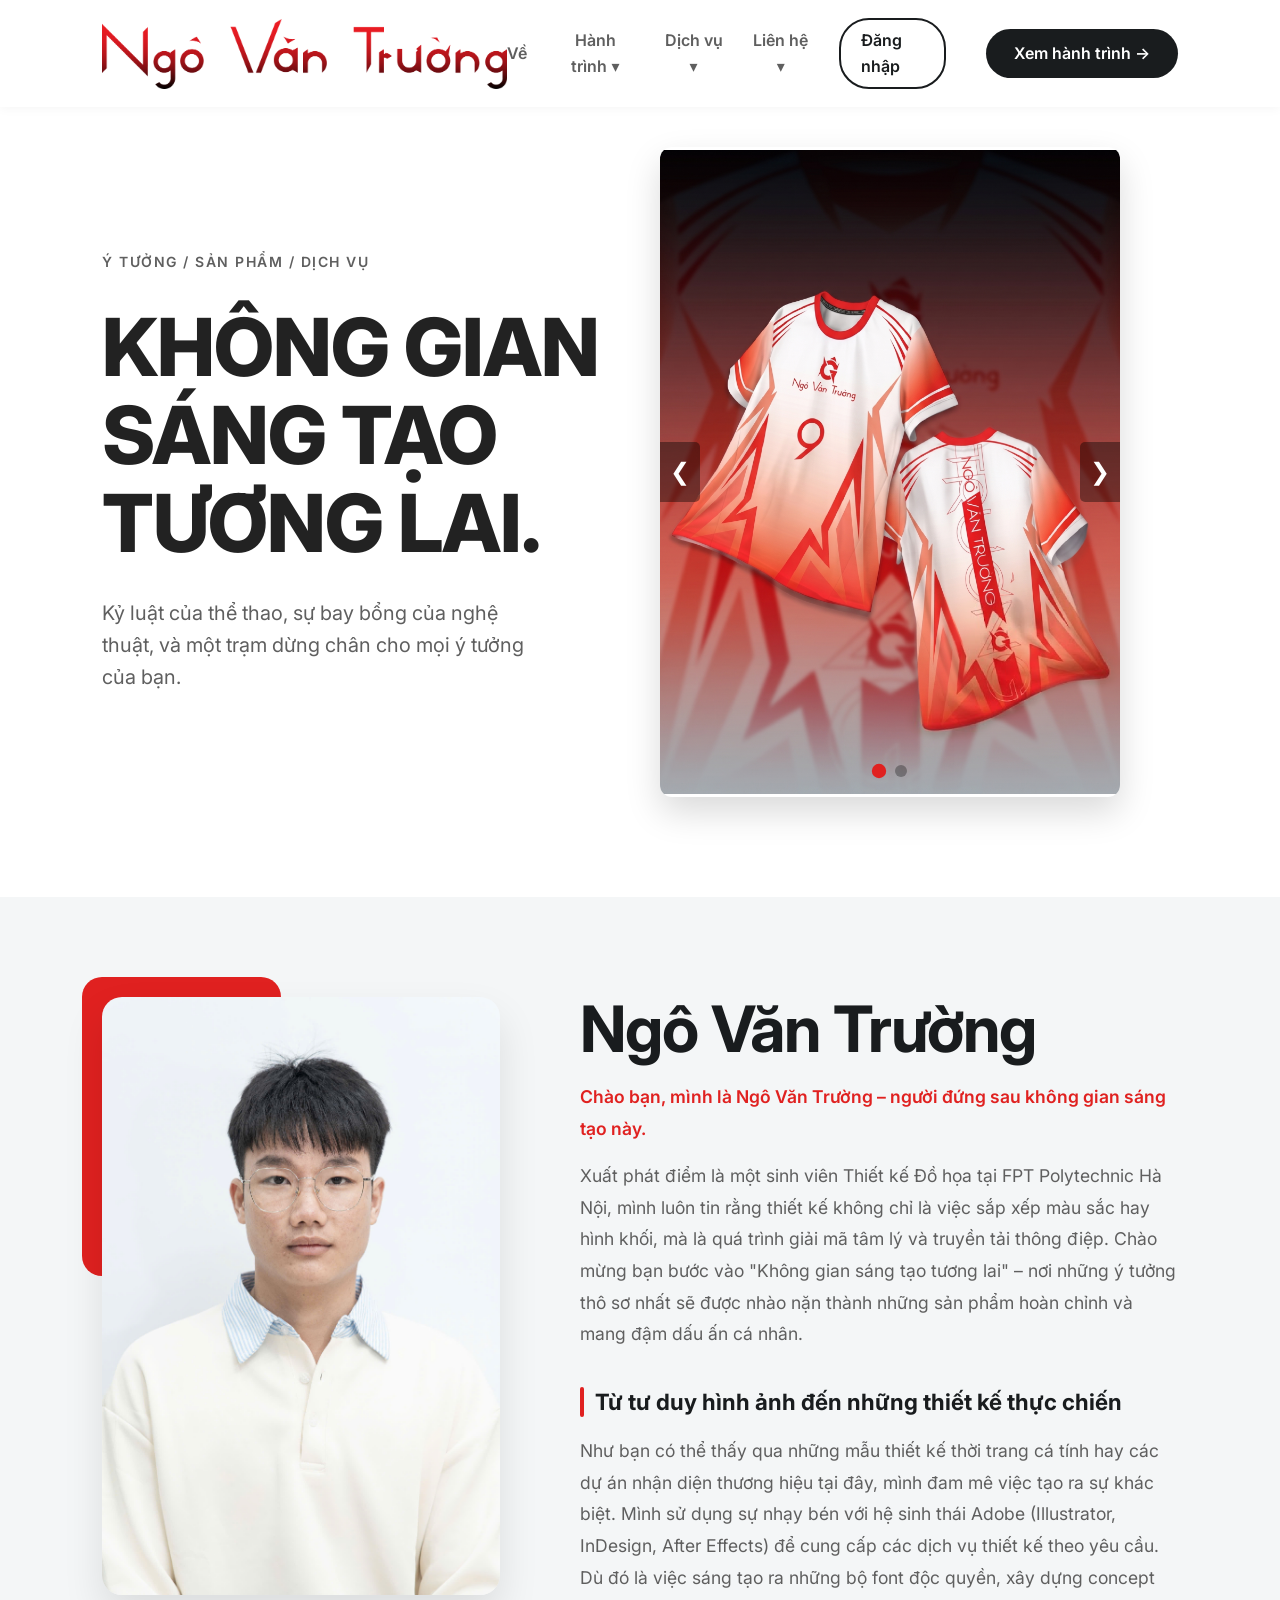
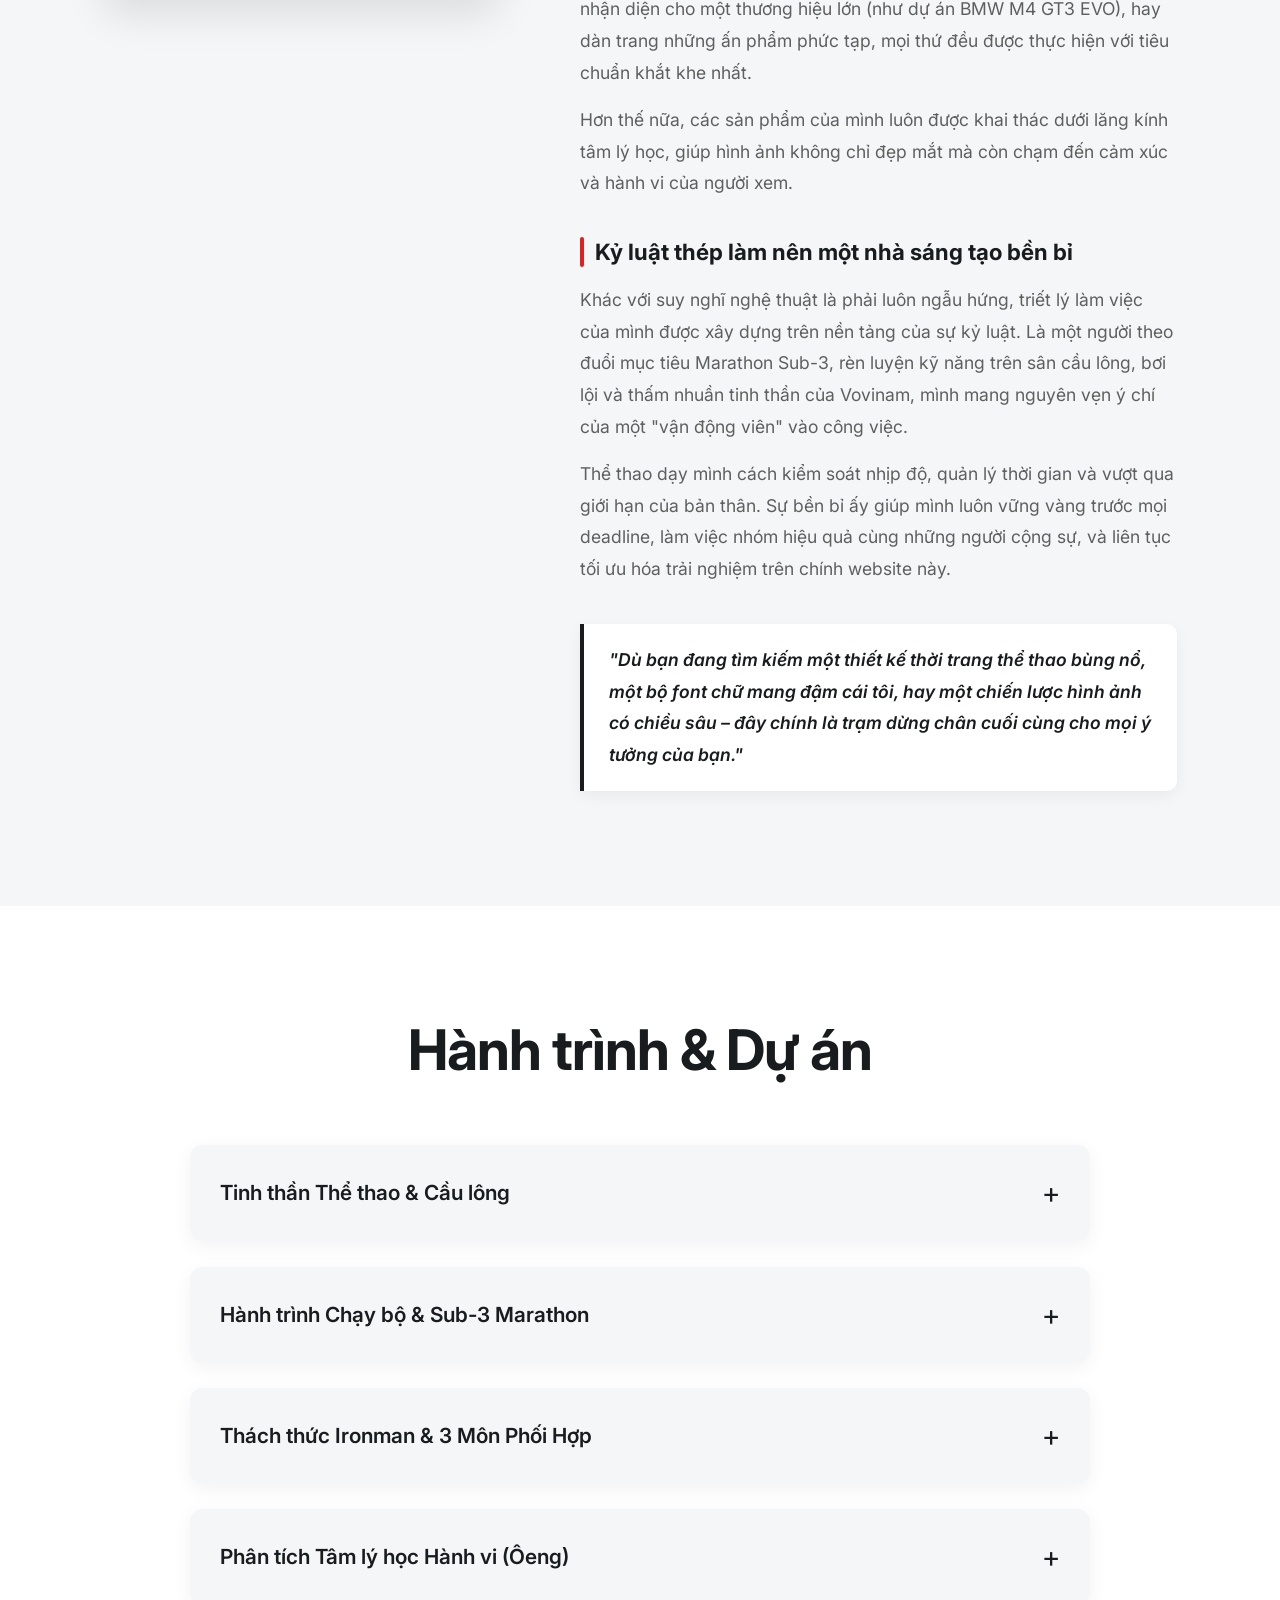
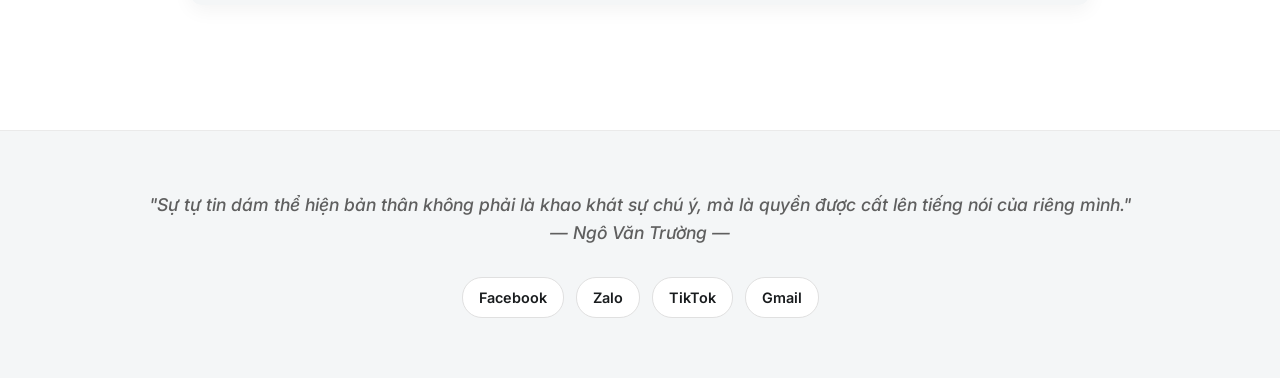
==== commit 5063e8e3: "Update index.html" ====
--- a/index.html
+++ b/index.html
@@ -15,6 +15,30 @@
 <script>(function(c,l,a,r,i,t,y){c[a]=c[a]||function(){(c[a].q=c[a].q||[]).push(arguments)};t=l.createElement(r);t.async=1;t.src="https://www.clarity.ms/tag/"+i;y=l.getElementsByTagName(r)[0];y.parentNode.insertBefore(t,y);})(window,document,"clarity","script","yrsd07ghmy");</script>
 <link rel="stylesheet" href="assets/style.css">
 <style>
+/* --- HIỆU ỨNG KÉO ĐẾN ĐÂU HIỆN ĐẾN ĐÓ --- */
+.reveal {
+    opacity: 0;
+    transform: translateY(40px); /* Đẩy xuống dưới 40px ban đầu */
+    transition: all 0.8s ease-out; /* Thời gian chuyển động mượt 0.8s */
+    will-change: opacity, transform;
+}
+.reveal.active {
+    opacity: 1;
+    transform: translateY(0); /* Trở về vị trí gốc */
+}
+/* Hiệu ứng trượt từ trái sang cho ảnh */
+.reveal-left {
+    opacity: 0;
+    transform: translateX(-50px);
+    transition: all 0.8s ease-out;
+}
+.reveal-left.active { opacity: 1; transform: translateX(0); }
+/* Delay một chút để các dòng chữ hiện ra nối tiếp nhau (stagger) */
+.delay-1 { transition-delay: 0.1s; }
+.delay-2 { transition-delay: 0.2s; }
+.delay-3 { transition-delay: 0.3s; }
+/* --------------------------------------- */
+
 .hero{display:flex;align-items:center;justify-content:space-between;padding:40px 8% 100px;min-height:max(700px,calc(100vh - var(--header-h)))}
 .hero-content{flex:1;max-width:500px}
 .tagline{color:var(--text-grey);font-size:14px;font-weight:600;letter-spacing:1.5px;margin-bottom:30px;text-transform:uppercase}
@@ -78,13 +102,14 @@
 <body>
 <div id="site-header"></div><script src="assets/site.js"></script>
 <main>
+
 <section class="hero" aria-label="Giới thiệu">
   <div class="hero-content">
-    <p class="tagline">ý tưởng / sản phẩm / dịch vụ</p>
-    <h1>KHÔNG GIAN<br>SÁNG TẠO<br>TƯƠNG LAI.</h1>
-    <p class="lead">Kỷ luật của thể thao, sự bay bổng của nghệ thuật, và một trạm dừng chân cho mọi ý tưởng của bạn.</p>
-  </div>
-  <div class="hero-slider-container">
+    <p class="tagline reveal">ý tưởng / sản phẩm / dịch vụ</p>
+    <h1 class="reveal delay-1">KHÔNG GIAN<br>SÁNG TẠO<br>TƯƠNG LAI.</h1>
+    <p class="lead reveal delay-2">Kỷ luật của thể thao, sự bay bổng của nghệ thuật, và một trạm dừng chân cho mọi ý tưởng của bạn.</p>
+  </div>
+  <div class="hero-slider-container reveal delay-3">
     <div class="slider" id="slider" aria-roledescription="carousel" aria-label="Sản phẩm nổi bật">
       <div class="slides" id="slideTrack">
         <div class="slide"><a href="ao-dau.html"><img src="aos dau nvt.png" alt="Áo Đấu NVT"></a></div>
@@ -99,27 +124,27 @@
 
 <section id="about" class="about-section">
   <div class="about-container">
-    <div class="about-image"><img src="chan dung nvt.jpg" alt="Chân dung Ngô Văn Trường" loading="lazy" decoding="async"></div>
+    <div class="about-image reveal-left"><img src="chan dung nvt.jpg" alt="Chân dung Ngô Văn Trường" loading="lazy" decoding="async"></div>
     <div class="about-text">
-      <h2>Ngô Văn Trường</h2>
-      <p class="intro">Chào bạn, mình là Ngô Văn Trường – người đứng sau không gian sáng tạo này.</p>
-      <p>Xuất phát điểm là một sinh viên Thiết kế Đồ họa tại FPT Polytechnic Hà Nội, mình luôn tin rằng thiết kế không chỉ là việc sắp xếp màu sắc hay hình khối, mà là quá trình giải mã tâm lý và truyền tải thông điệp. Chào mừng bạn bước vào "Không gian sáng tạo tương lai" – nơi những ý tưởng thô sơ nhất sẽ được nhào nặn thành những sản phẩm hoàn chỉnh và mang đậm dấu ấn cá nhân.</p>
-      <h3>Từ tư duy hình ảnh đến những thiết kế thực chiến</h3>
-      <p>Như bạn có thể thấy qua những mẫu thiết kế thời trang cá tính hay các dự án nhận diện thương hiệu tại đây, mình đam mê việc tạo ra sự khác biệt. Mình sử dụng sự nhạy bén với hệ sinh thái Adobe (Illustrator, InDesign, After Effects) để cung cấp các dịch vụ thiết kế theo yêu cầu. Dù đó là việc sáng tạo ra những bộ font độc quyền, xây dựng concept nhận diện cho một thương hiệu lớn (như dự án BMW M4 GT3 EVO), hay dàn trang những ấn phẩm phức tạp, mọi thứ đều được thực hiện với tiêu chuẩn khắt khe nhất.</p>
-      <p>Hơn thế nữa, các sản phẩm của mình luôn được khai thác dưới lăng kính tâm lý học, giúp hình ảnh không chỉ đẹp mắt mà còn chạm đến cảm xúc và hành vi của người xem.</p>
-      <h3>Kỷ luật thép làm nên một nhà sáng tạo bền bỉ</h3>
-      <p>Khác với suy nghĩ nghệ thuật là phải luôn ngẫu hứng, triết lý làm việc của mình được xây dựng trên nền tảng của sự kỷ luật. Là một người theo đuổi mục tiêu Marathon Sub-3, rèn luyện kỹ năng trên sân cầu lông, bơi lội và thấm nhuần tinh thần của Vovinam, mình mang nguyên vẹn ý chí của một "vận động viên" vào công việc.</p>
-      <p>Thể thao dạy mình cách kiểm soát nhịp độ, quản lý thời gian và vượt qua giới hạn của bản thân. Sự bền bỉ ấy giúp mình luôn vững vàng trước mọi deadline, làm việc nhóm hiệu quả cùng những người cộng sự, và liên tục tối ưu hóa trải nghiệm trên chính website này.</p>
-      <p class="outro">"Dù bạn đang tìm kiếm một thiết kế thời trang thể thao bùng nổ, một bộ font chữ mang đậm cái tôi, hay một chiến lược hình ảnh có chiều sâu – đây chính là trạm dừng chân cuối cùng cho mọi ý tưởng của bạn."</p>
+      <h2 class="reveal">Ngô Văn Trường</h2>
+      <p class="intro reveal delay-1">Chào bạn, mình là Ngô Văn Trường – người đứng sau không gian sáng tạo này.</p>
+      <p class="reveal delay-2">Xuất phát điểm là một sinh viên Thiết kế Đồ họa tại FPT Polytechnic Hà Nội, mình luôn tin rằng thiết kế không chỉ là việc sắp xếp màu sắc hay hình khối, mà là quá trình giải mã tâm lý và truyền tải thông điệp. Chào mừng bạn bước vào "Không gian sáng tạo tương lai" – nơi những ý tưởng thô sơ nhất sẽ được nhào nặn thành những sản phẩm hoàn chỉnh và mang đậm dấu ấn cá nhân.</p>
+      <h3 class="reveal">Từ tư duy hình ảnh đến những thiết kế thực chiến</h3>
+      <p class="reveal delay-1">Như bạn có thể thấy qua những mẫu thiết kế thời trang cá tính hay các dự án nhận diện thương hiệu tại đây, mình đam mê việc tạo ra sự khác biệt. Mình sử dụng sự nhạy bén với hệ sinh thái Adobe (Illustrator, InDesign, After Effects) để cung cấp các dịch vụ thiết kế theo yêu cầu. Dù đó là việc sáng tạo ra những bộ font độc quyền, xây dựng concept nhận diện cho một thương hiệu lớn (như dự án BMW M4 GT3 EVO), hay dàn trang những ấn phẩm phức tạp, mọi thứ đều được thực hiện với tiêu chuẩn khắt khe nhất.</p>
+      <p class="reveal delay-2">Hơn thế nữa, các sản phẩm của mình luôn được khai thác dưới lăng kính tâm lý học, giúp hình ảnh không chỉ đẹp mắt mà còn chạm đến cảm xúc và hành vi của người xem.</p>
+      <h3 class="reveal">Kỷ luật thép làm nên một nhà sáng tạo bền bỉ</h3>
+      <p class="reveal delay-1">Khác với suy nghĩ nghệ thuật là phải luôn ngẫu hứng, triết lý làm việc của mình được xây dựng trên nền tảng của sự kỷ luật. Là một người theo đuổi mục tiêu Marathon Sub-3, rèn luyện kỹ năng trên sân cầu lông, bơi lội và thấm nhuần tinh thần của Vovinam, mình mang nguyên vẹn ý chí của một "vận động viên" vào công việc.</p>
+      <p class="reveal delay-2">Thể thao dạy mình cách kiểm soát nhịp độ, quản lý thời gian và vượt qua giới hạn của bản thân. Sự bền bỉ ấy giúp mình luôn vững vàng trước mọi deadline, làm việc nhóm hiệu quả cùng những người cộng sự, và liên tục tối ưu hóa trải nghiệm trên chính website này.</p>
+      <p class="outro reveal delay-3">"Dù bạn đang tìm kiếm một thiết kế thời trang thể thao bùng nổ, một bộ font chữ mang đậm cái tôi, hay một chiến lược hình ảnh có chiều sâu – đây chính là trạm dừng chân cuối cùng cho mọi ý tưởng của bạn."</p>
     </div>
   </div>
 </section>
 
 <section id="journey" class="journey-section">
-  <h2 class="journey-title">Hành trình &amp; Dự án</h2>
+  <h2 class="journey-title reveal">Hành trình &amp; Dự án</h2>
   <div class="accordion-container">
 
-    <div class="accordion-item" id="journey-badminton">
+    <div class="accordion-item reveal delay-1" id="journey-badminton">
       <button type="button" class="accordion-header" id="h-badminton" aria-expanded="false" aria-controls="c-badminton">Tinh thần Thể thao &amp; Cầu lông</button>
       <div class="accordion-content" id="c-badminton" role="region" aria-labelledby="h-badminton"><div class="accordion-inner">
         <div class="accordion-text">
@@ -133,7 +158,7 @@
       </div></div>
     </div>
 
-    <div class="accordion-item" id="journey-running">
+    <div class="accordion-item reveal delay-2" id="journey-running">
       <button type="button" class="accordion-header" id="h-running" aria-expanded="false" aria-controls="c-running">Hành trình Chạy bộ &amp; Sub-3 Marathon</button>
       <div class="accordion-content" id="c-running" role="region" aria-labelledby="h-running"><div class="accordion-inner reverse-layout">
         <div class="accordion-text">
@@ -147,7 +172,7 @@
       </div></div>
     </div>
 
-    <div class="accordion-item" id="journey-ironman">
+    <div class="accordion-item reveal delay-1" id="journey-ironman">
       <button type="button" class="accordion-header" id="h-ironman" aria-expanded="false" aria-controls="c-ironman">Thách thức Ironman &amp; 3 Môn Phối Hợp</button>
       <div class="accordion-content" id="c-ironman" role="region" aria-labelledby="h-ironman"><div class="accordion-inner">
         <div class="accordion-text">
@@ -161,7 +186,7 @@
       </div></div>
     </div>
 
-    <div class="accordion-item" id="journey-psychology">
+    <div class="accordion-item reveal delay-2" id="journey-psychology">
       <button type="button" class="accordion-header" id="h-psychology" aria-expanded="false" aria-controls="c-psychology">Phân tích Tâm lý học Hành vi (Ôeng)</button>
       <div class="accordion-content" id="c-psychology" role="region" aria-labelledby="h-psychology"><div class="accordion-inner reverse-layout">
         <div class="accordion-text">
@@ -181,6 +206,30 @@
 <div id="site-footer"></div>
 
 <script>
+// --- SCRIPT QUAN SÁT KÉO TRANG (INTERSECTION OBSERVER) ---
+document.addEventListener("DOMContentLoaded", function() {
+    const observerOptions = {
+        root: null,
+        rootMargin: '0px',
+        threshold: 0.15 // Kích hoạt khi phần tử hiện lên 15% màn hình
+    };
+
+    const observer = new IntersectionObserver((entries, observer) => {
+        entries.forEach(entry => {
+            if (entry.isIntersecting) {
+                entry.target.classList.add('active'); // Thêm class active để kích hoạt CSS
+                observer.unobserve(entry.target); // Chỉ chạy 1 lần để web không bị nặng
+            }
+        });
+    }, observerOptions);
+
+    // Bắt đầu quan sát tất cả các phần tử có class 'reveal' hoặc 'reveal-left'
+    document.querySelectorAll('.reveal, .reveal-left').forEach((el) => {
+        observer.observe(el);
+    });
+});
+// ---------------------------------------------------------
+
 // Slider
 (function(){
   const s=document.getElementById('slider'),t=document.getElementById('slideTrack'),dots=s.querySelectorAll('.dot'),n=t.children.length;
@@ -201,7 +250,7 @@
   start();
 })();
 
-// Accordion (openAndScrollJourney được site.js gọi khi bấm menu Hành trình)
+// Accordion
 const accItems=document.querySelectorAll('.accordion-item');
 function setAccordion(item,open){
   item.querySelector('.accordion-header').setAttribute('aria-expanded',open?'true':'false');
@@ -224,4 +273,4 @@
 addEventListener('load',()=>{if(location.hash.startsWith('#journey-'))openAndScrollJourney(location.hash.slice(1));});
 </script>
 </body>
-</html>+</html>
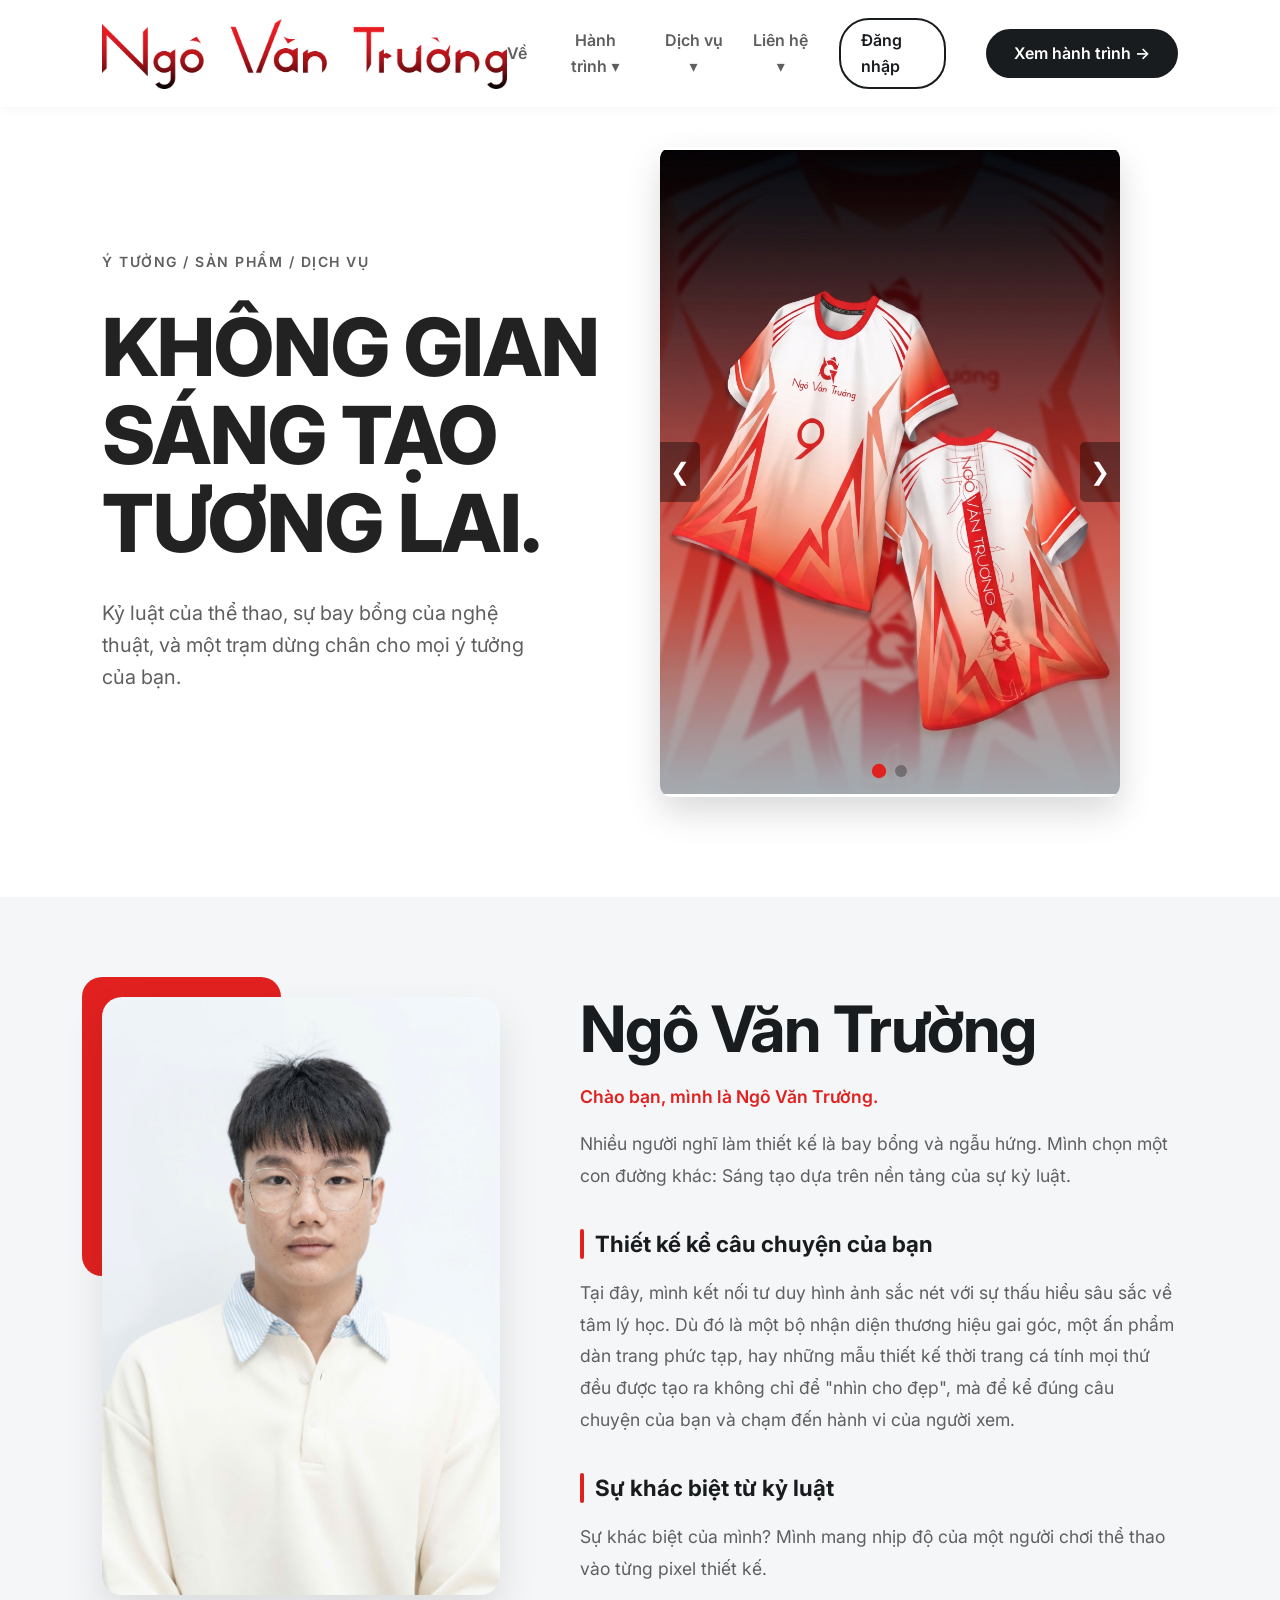
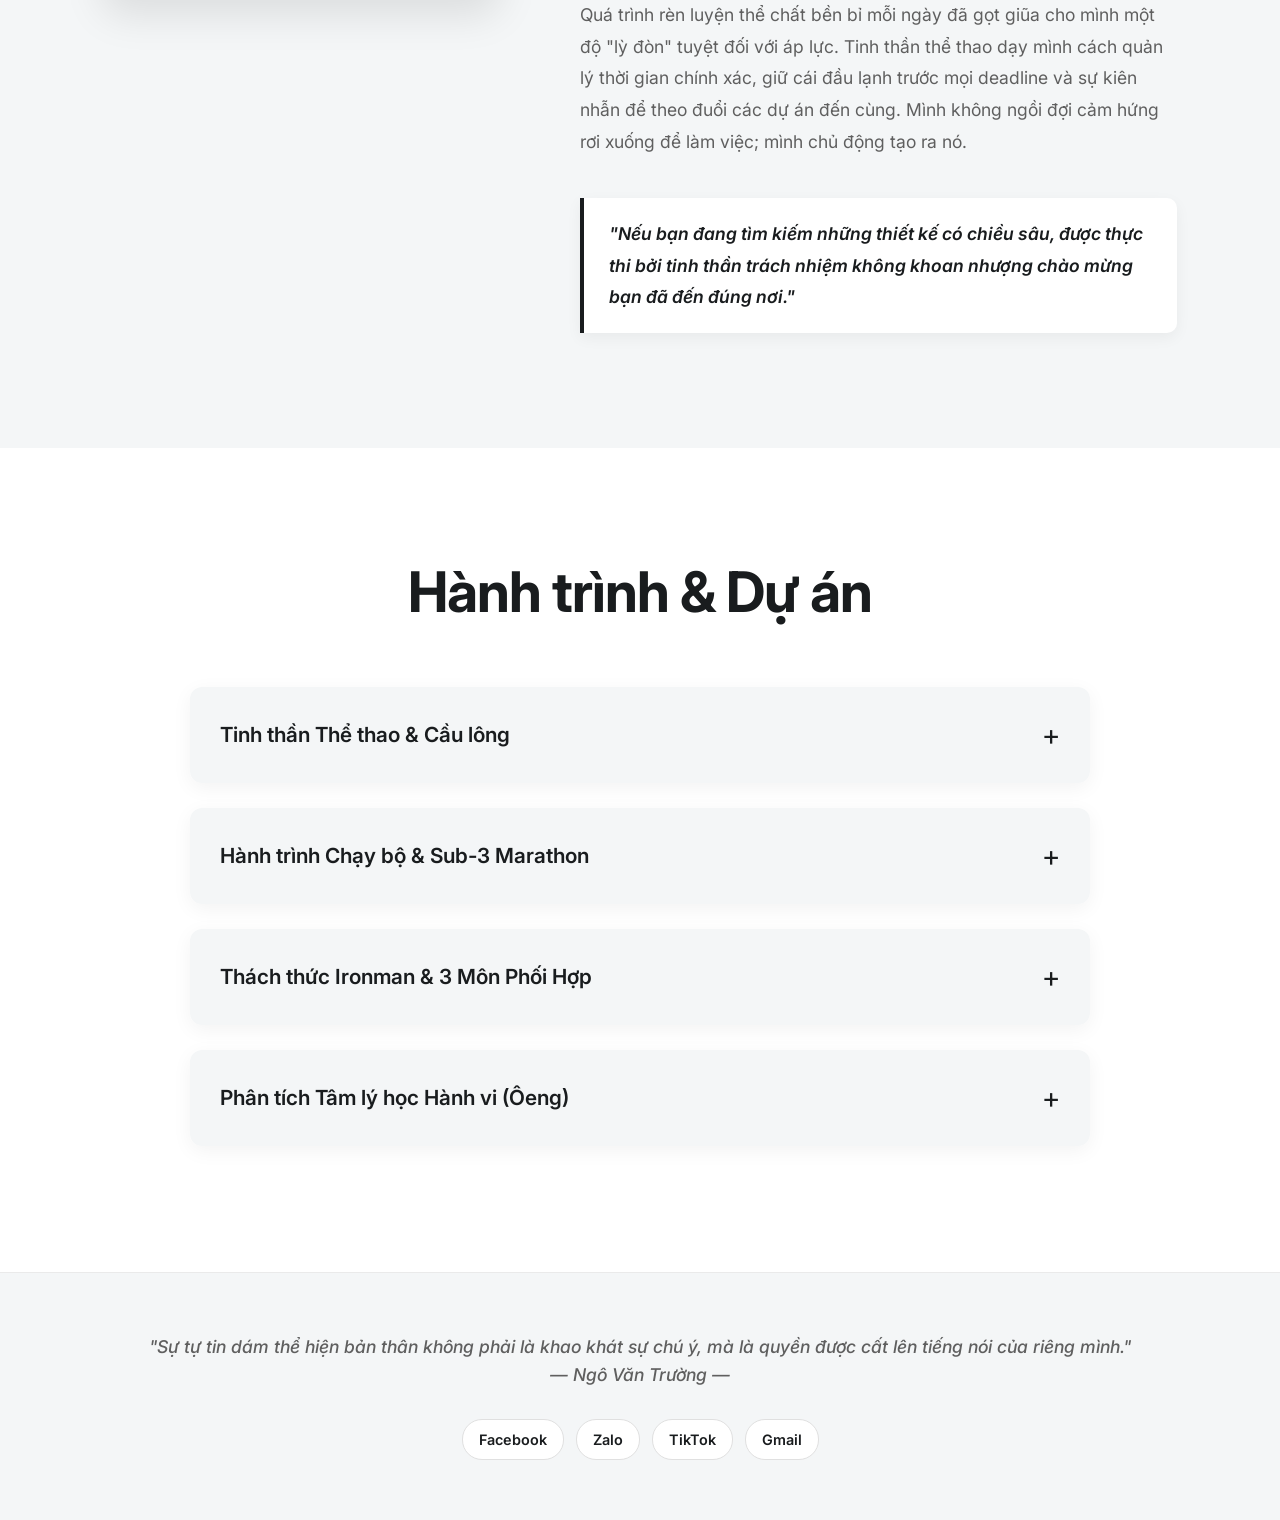
==== commit 51ac4ae1: "Update index.html" ====
--- a/index.html
+++ b/index.html
@@ -127,15 +127,17 @@
     <div class="about-image reveal-left"><img src="chan dung nvt.jpg" alt="Chân dung Ngô Văn Trường" loading="lazy" decoding="async"></div>
     <div class="about-text">
       <h2 class="reveal">Ngô Văn Trường</h2>
-      <p class="intro reveal delay-1">Chào bạn, mình là Ngô Văn Trường – người đứng sau không gian sáng tạo này.</p>
-      <p class="reveal delay-2">Xuất phát điểm là một sinh viên Thiết kế Đồ họa tại FPT Polytechnic Hà Nội, mình luôn tin rằng thiết kế không chỉ là việc sắp xếp màu sắc hay hình khối, mà là quá trình giải mã tâm lý và truyền tải thông điệp. Chào mừng bạn bước vào "Không gian sáng tạo tương lai" – nơi những ý tưởng thô sơ nhất sẽ được nhào nặn thành những sản phẩm hoàn chỉnh và mang đậm dấu ấn cá nhân.</p>
-      <h3 class="reveal">Từ tư duy hình ảnh đến những thiết kế thực chiến</h3>
-      <p class="reveal delay-1">Như bạn có thể thấy qua những mẫu thiết kế thời trang cá tính hay các dự án nhận diện thương hiệu tại đây, mình đam mê việc tạo ra sự khác biệt. Mình sử dụng sự nhạy bén với hệ sinh thái Adobe (Illustrator, InDesign, After Effects) để cung cấp các dịch vụ thiết kế theo yêu cầu. Dù đó là việc sáng tạo ra những bộ font độc quyền, xây dựng concept nhận diện cho một thương hiệu lớn (như dự án BMW M4 GT3 EVO), hay dàn trang những ấn phẩm phức tạp, mọi thứ đều được thực hiện với tiêu chuẩn khắt khe nhất.</p>
-      <p class="reveal delay-2">Hơn thế nữa, các sản phẩm của mình luôn được khai thác dưới lăng kính tâm lý học, giúp hình ảnh không chỉ đẹp mắt mà còn chạm đến cảm xúc và hành vi của người xem.</p>
-      <h3 class="reveal">Kỷ luật thép làm nên một nhà sáng tạo bền bỉ</h3>
-      <p class="reveal delay-1">Khác với suy nghĩ nghệ thuật là phải luôn ngẫu hứng, triết lý làm việc của mình được xây dựng trên nền tảng của sự kỷ luật. Là một người theo đuổi mục tiêu Marathon Sub-3, rèn luyện kỹ năng trên sân cầu lông, bơi lội và thấm nhuần tinh thần của Vovinam, mình mang nguyên vẹn ý chí của một "vận động viên" vào công việc.</p>
-      <p class="reveal delay-2">Thể thao dạy mình cách kiểm soát nhịp độ, quản lý thời gian và vượt qua giới hạn của bản thân. Sự bền bỉ ấy giúp mình luôn vững vàng trước mọi deadline, làm việc nhóm hiệu quả cùng những người cộng sự, và liên tục tối ưu hóa trải nghiệm trên chính website này.</p>
-      <p class="outro reveal delay-3">"Dù bạn đang tìm kiếm một thiết kế thời trang thể thao bùng nổ, một bộ font chữ mang đậm cái tôi, hay một chiến lược hình ảnh có chiều sâu – đây chính là trạm dừng chân cuối cùng cho mọi ý tưởng của bạn."</p>
+      <p class="intro reveal delay-1">Chào bạn, mình là Ngô Văn Trường.</p>
+      <p class="reveal delay-2">Nhiều người nghĩ làm thiết kế là bay bổng và ngẫu hứng. Mình chọn một con đường khác: Sáng tạo dựa trên nền tảng của sự kỷ luật.</p>
+      
+      <h3 class="reveal">Thiết kế kể câu chuyện của bạn</h3>
+      <p class="reveal delay-1">Tại đây, mình kết nối tư duy hình ảnh sắc nét với sự thấu hiểu sâu sắc về tâm lý học. Dù đó là một bộ nhận diện thương hiệu gai góc, một ấn phẩm dàn trang phức tạp, hay những mẫu thiết kế thời trang cá tính mọi thứ đều được tạo ra không chỉ để "nhìn cho đẹp", mà để kể đúng câu chuyện của bạn và chạm đến hành vi của người xem.</p>
+      
+      <h3 class="reveal delay-2">Sự khác biệt từ kỷ luật</h3>
+      <p class="reveal delay-3">Sự khác biệt của mình? Mình mang nhịp độ của một người chơi thể thao vào từng pixel thiết kế.</p>
+      <p class="reveal delay-4">Quá trình rèn luyện thể chất bền bỉ mỗi ngày đã gọt giũa cho mình một độ "lỳ đòn" tuyệt đối với áp lực. Tinh thần thể thao dạy mình cách quản lý thời gian chính xác, giữ cái đầu lạnh trước mọi deadline và sự kiên nhẫn để theo đuổi các dự án đến cùng. Mình không ngồi đợi cảm hứng rơi xuống để làm việc; mình chủ động tạo ra nó.</p>
+      
+      <p class="outro reveal delay-5">"Nếu bạn đang tìm kiếm những thiết kế có chiều sâu, được thực thi bởi tinh thần trách nhiệm không khoan nhượng chào mừng bạn đã đến đúng nơi."</p>
     </div>
   </div>
 </section>
@@ -182,7 +184,7 @@
             <a href="https://www.tiktok.com/@truongsub3" target="_blank" rel="noopener noreferrer" class="social-btn">TikTok</a>
             <a href="https://web.facebook.com/profile.php?id=61589027391344" target="_blank" rel="noopener noreferrer" class="social-btn">Page</a></div></div>
         </div>
-        <div class="accordion-img"><img src="4.png" alt="Hành trình Ironman" loading="lazy" decoding="async"></div>
+        <div class="accordion-img"><img src="6.png" alt="Hành trình Ironman" loading="lazy" decoding="async"></div>
       </div></div>
     </div>
 
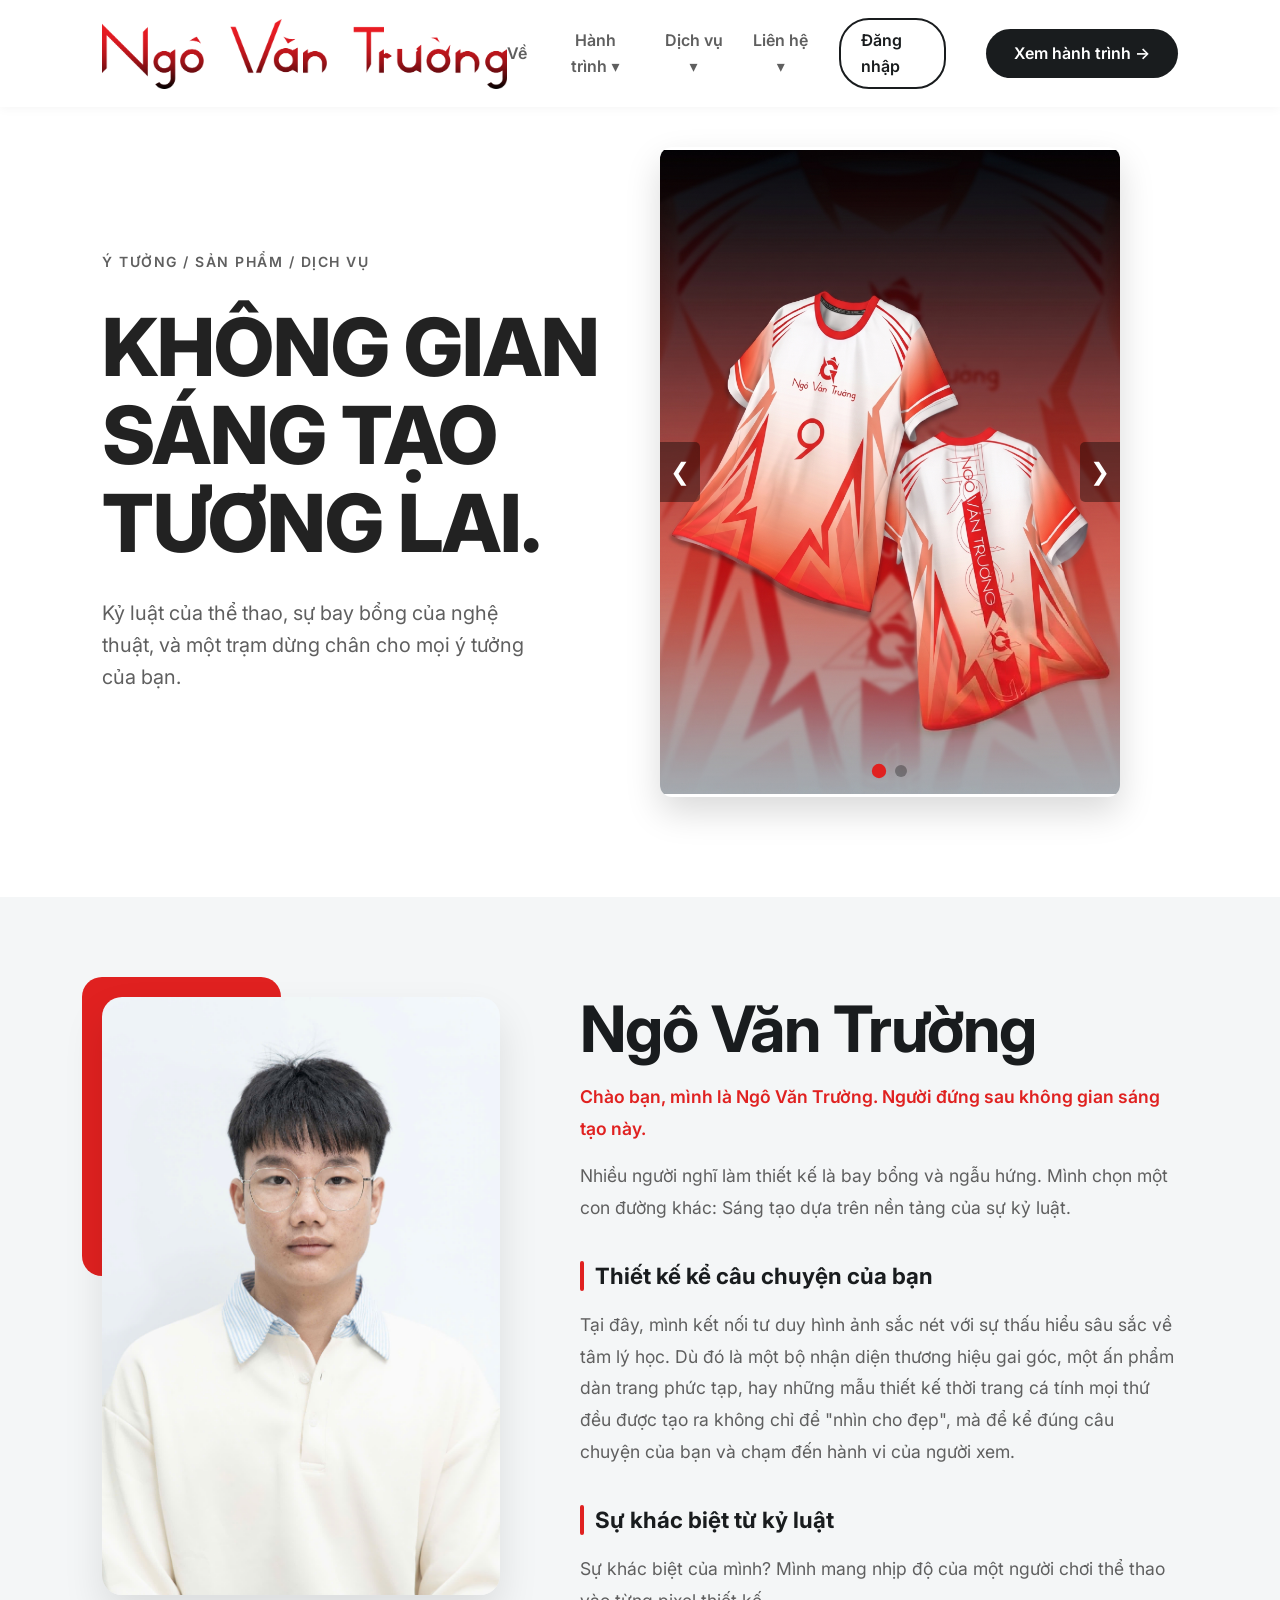
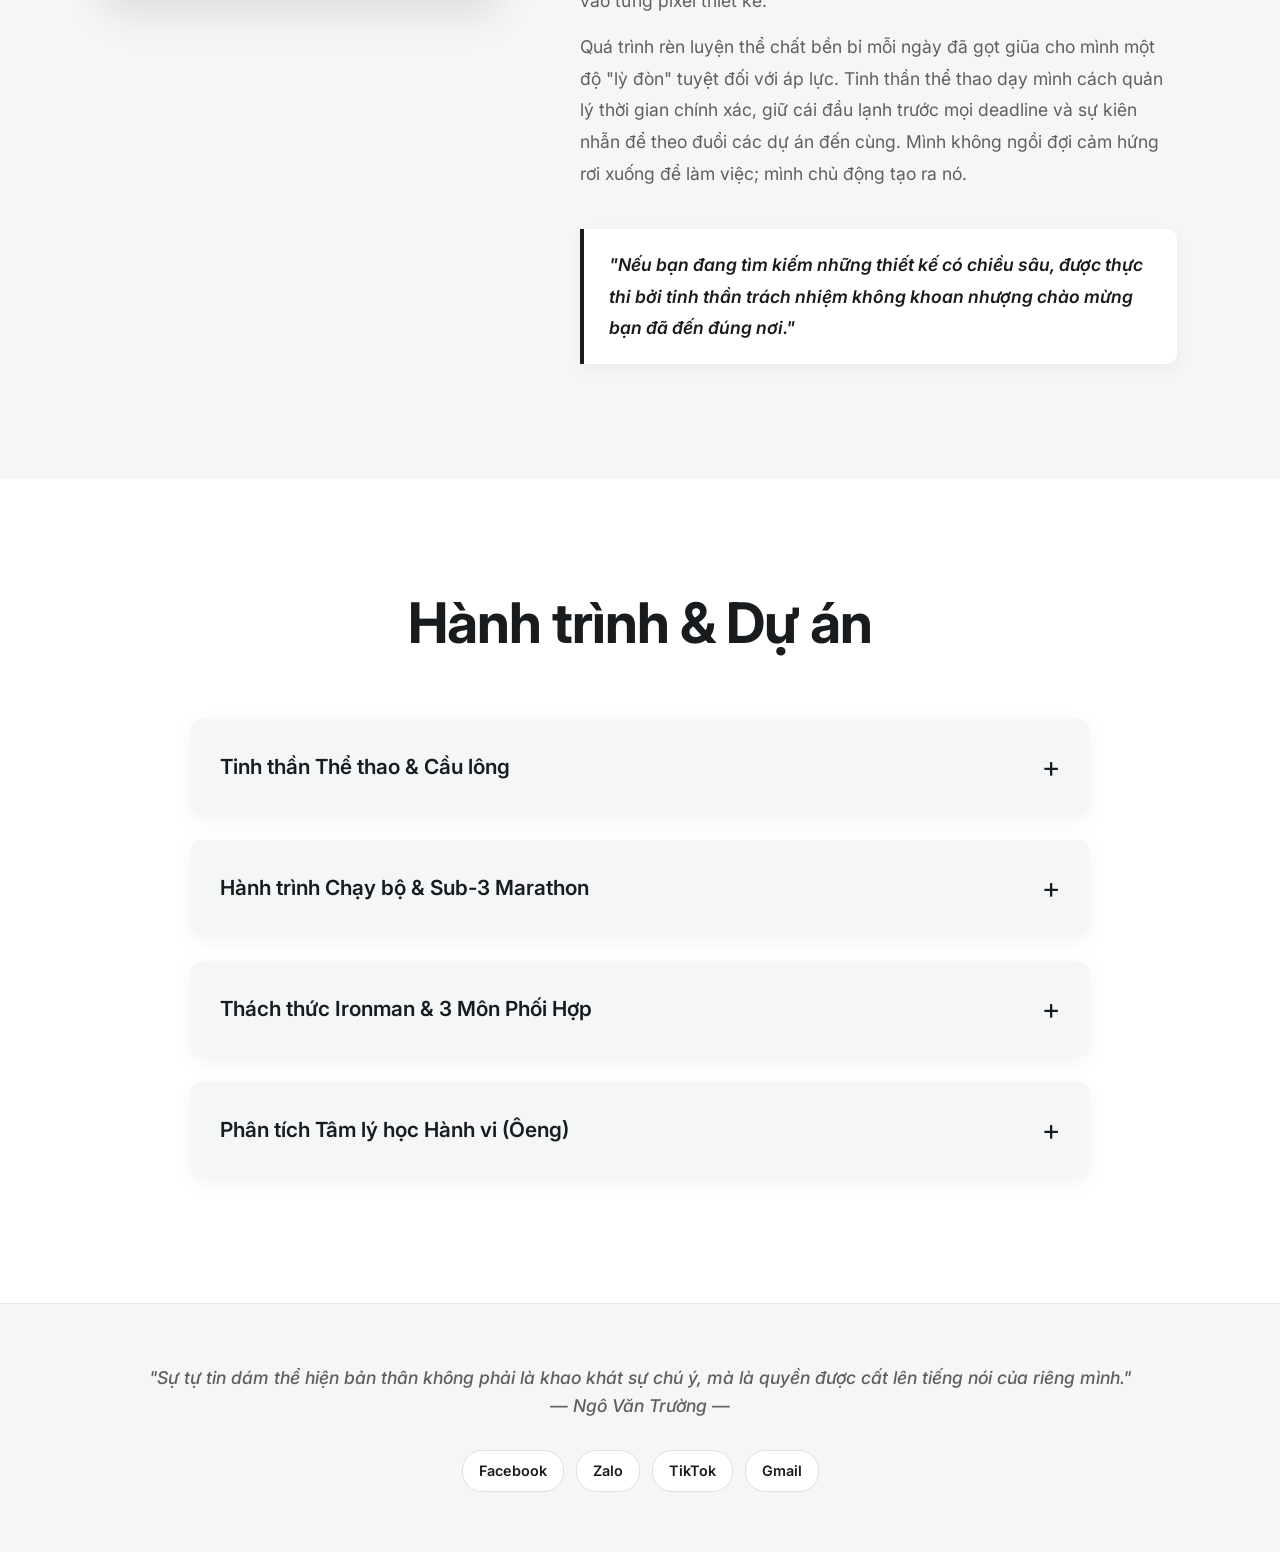
==== commit e60a484c: "Update index.html" ====
--- a/index.html
+++ b/index.html
@@ -127,7 +127,7 @@
     <div class="about-image reveal-left"><img src="chan dung nvt.jpg" alt="Chân dung Ngô Văn Trường" loading="lazy" decoding="async"></div>
     <div class="about-text">
       <h2 class="reveal">Ngô Văn Trường</h2>
-      <p class="intro reveal delay-1">Chào bạn, mình là Ngô Văn Trường.</p>
+      <p class="intro reveal delay-1">Chào bạn, mình là Ngô Văn Trường. Người đứng sau không gian sáng tạo này.</p>
       <p class="reveal delay-2">Nhiều người nghĩ làm thiết kế là bay bổng và ngẫu hứng. Mình chọn một con đường khác: Sáng tạo dựa trên nền tảng của sự kỷ luật.</p>
       
       <h3 class="reveal">Thiết kế kể câu chuyện của bạn</h3>
